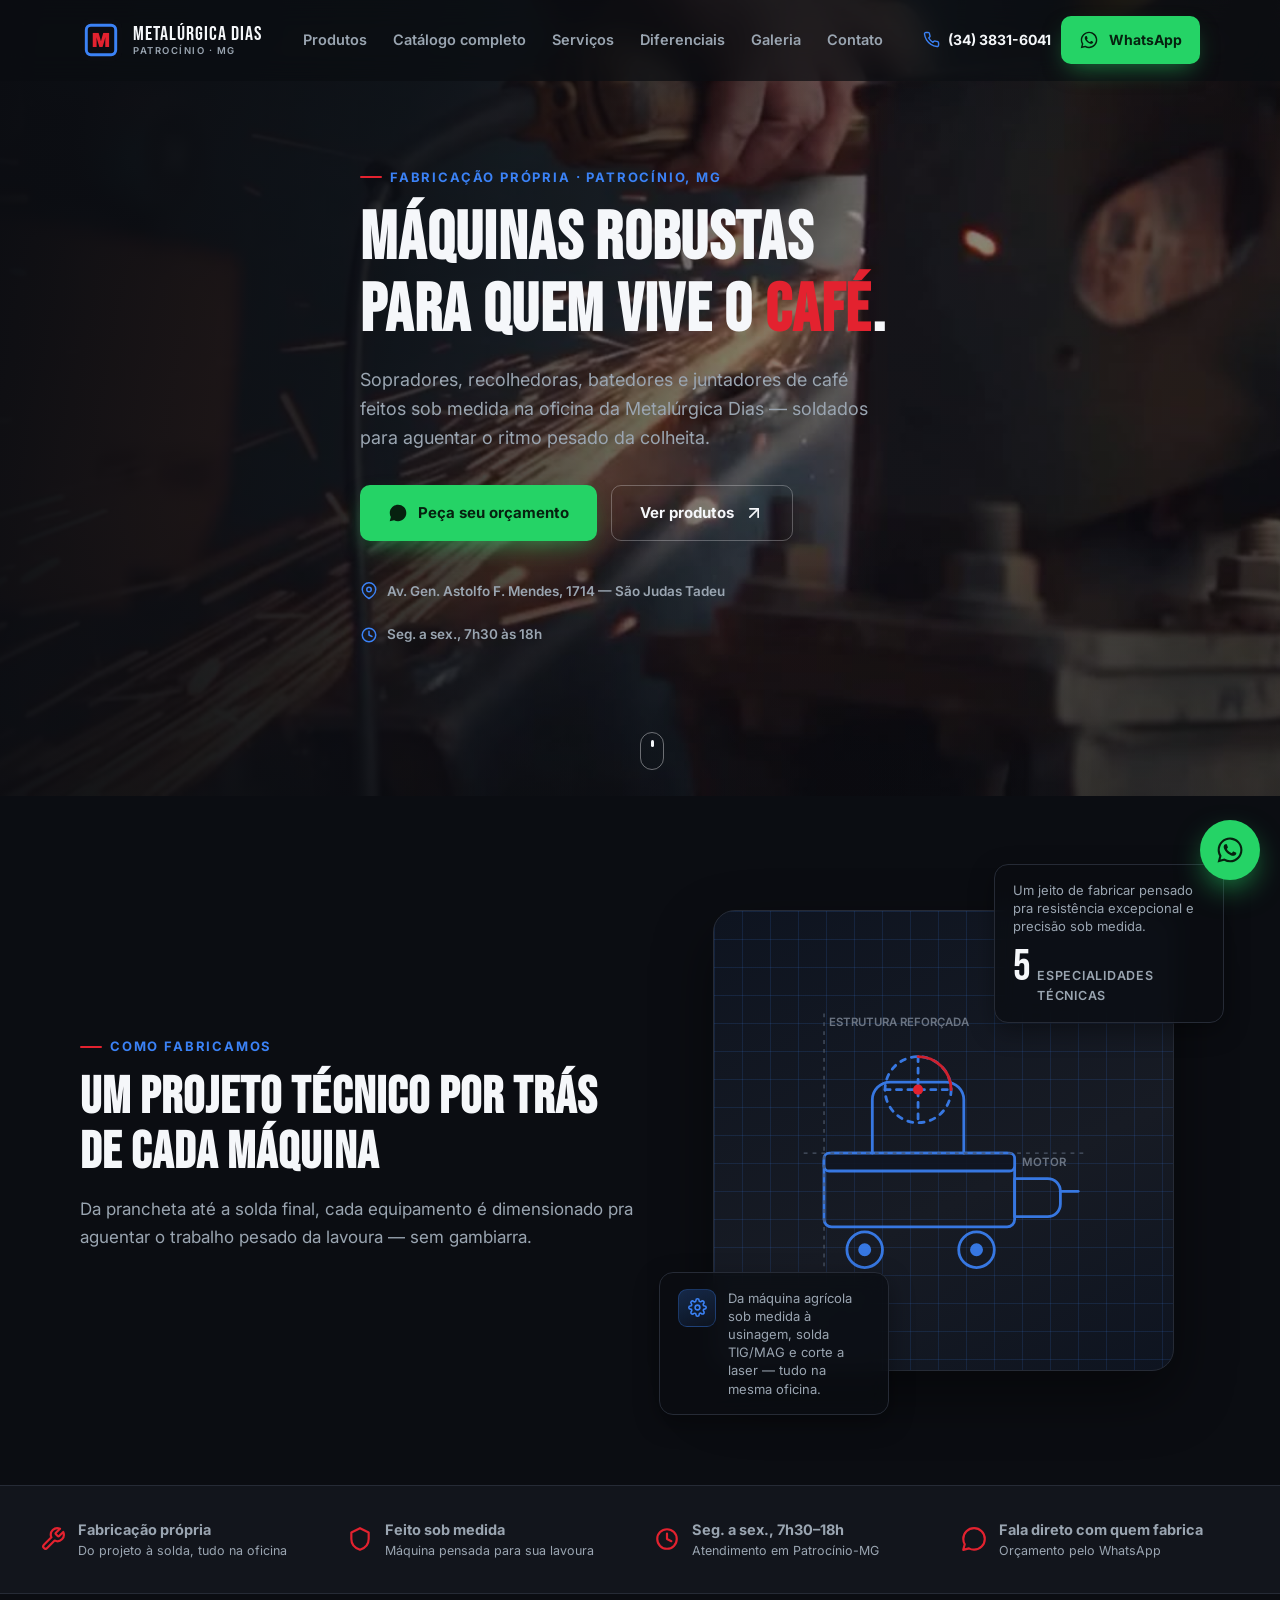
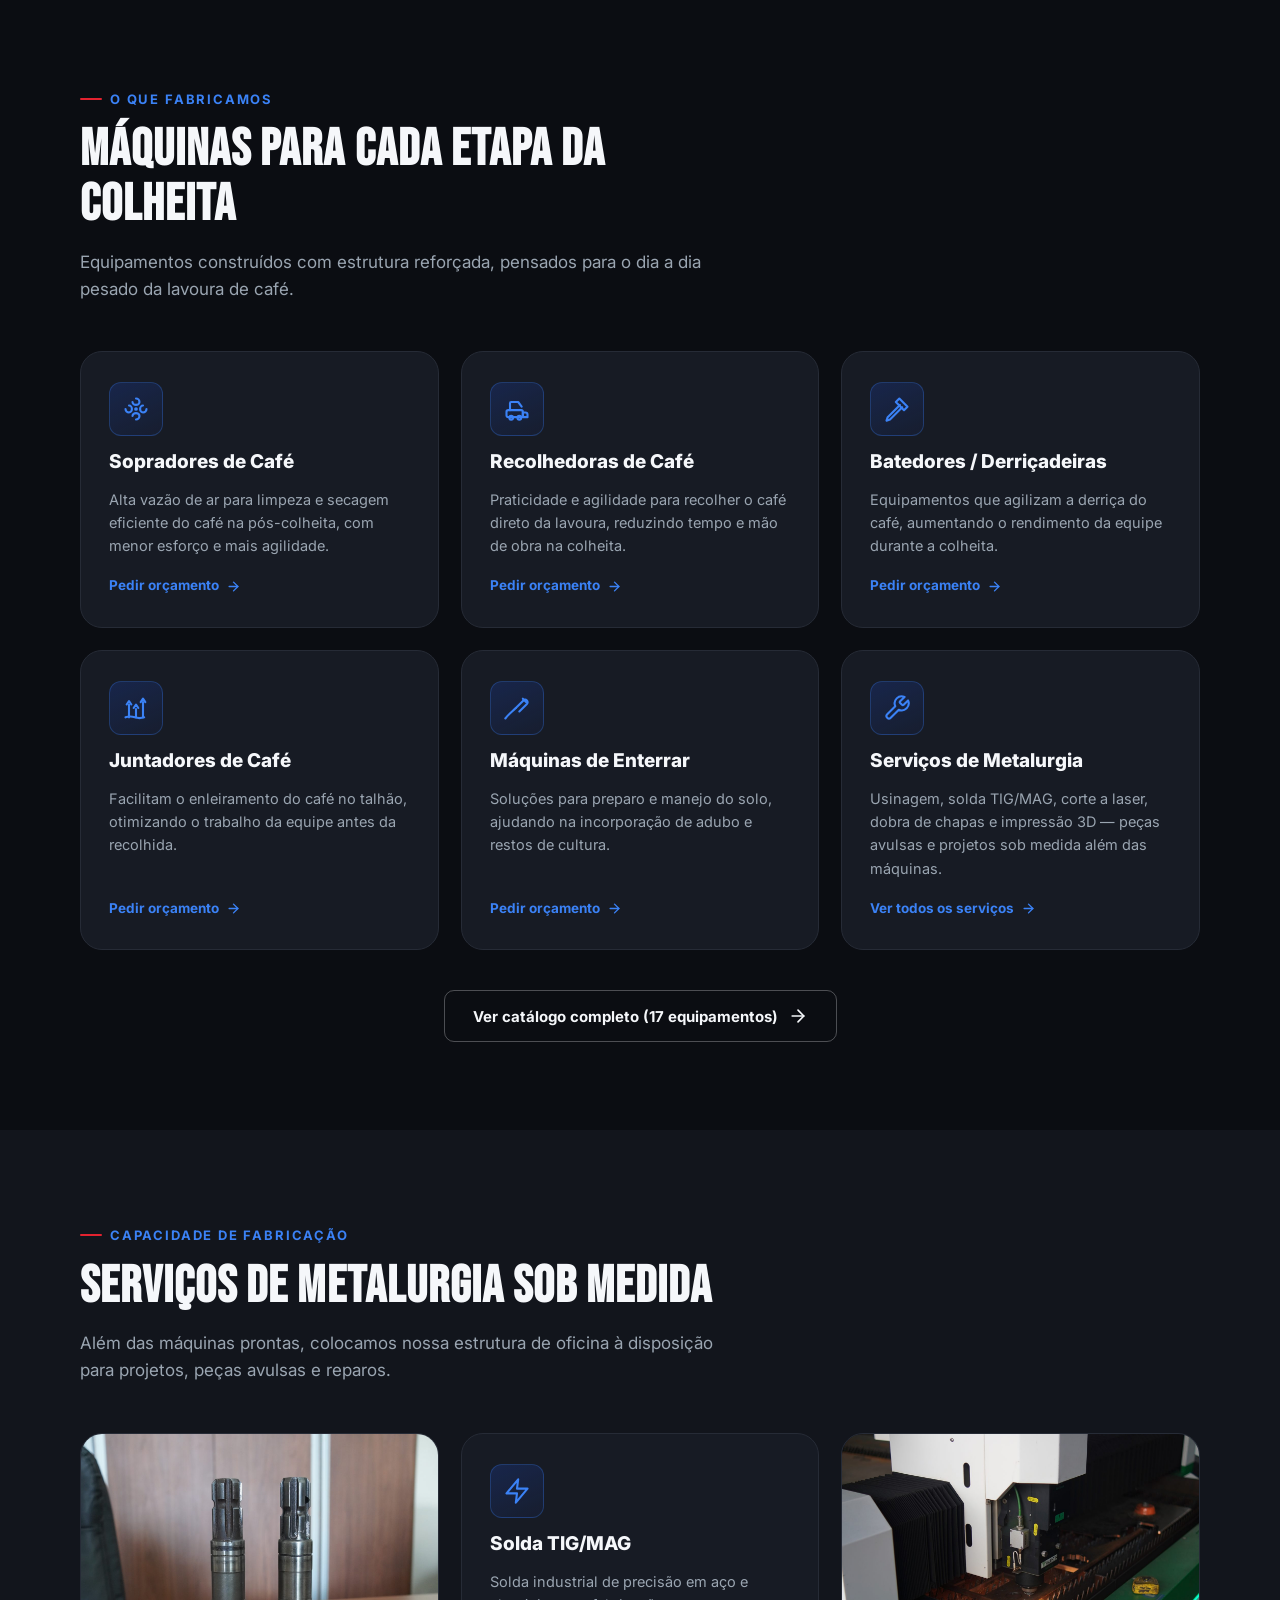
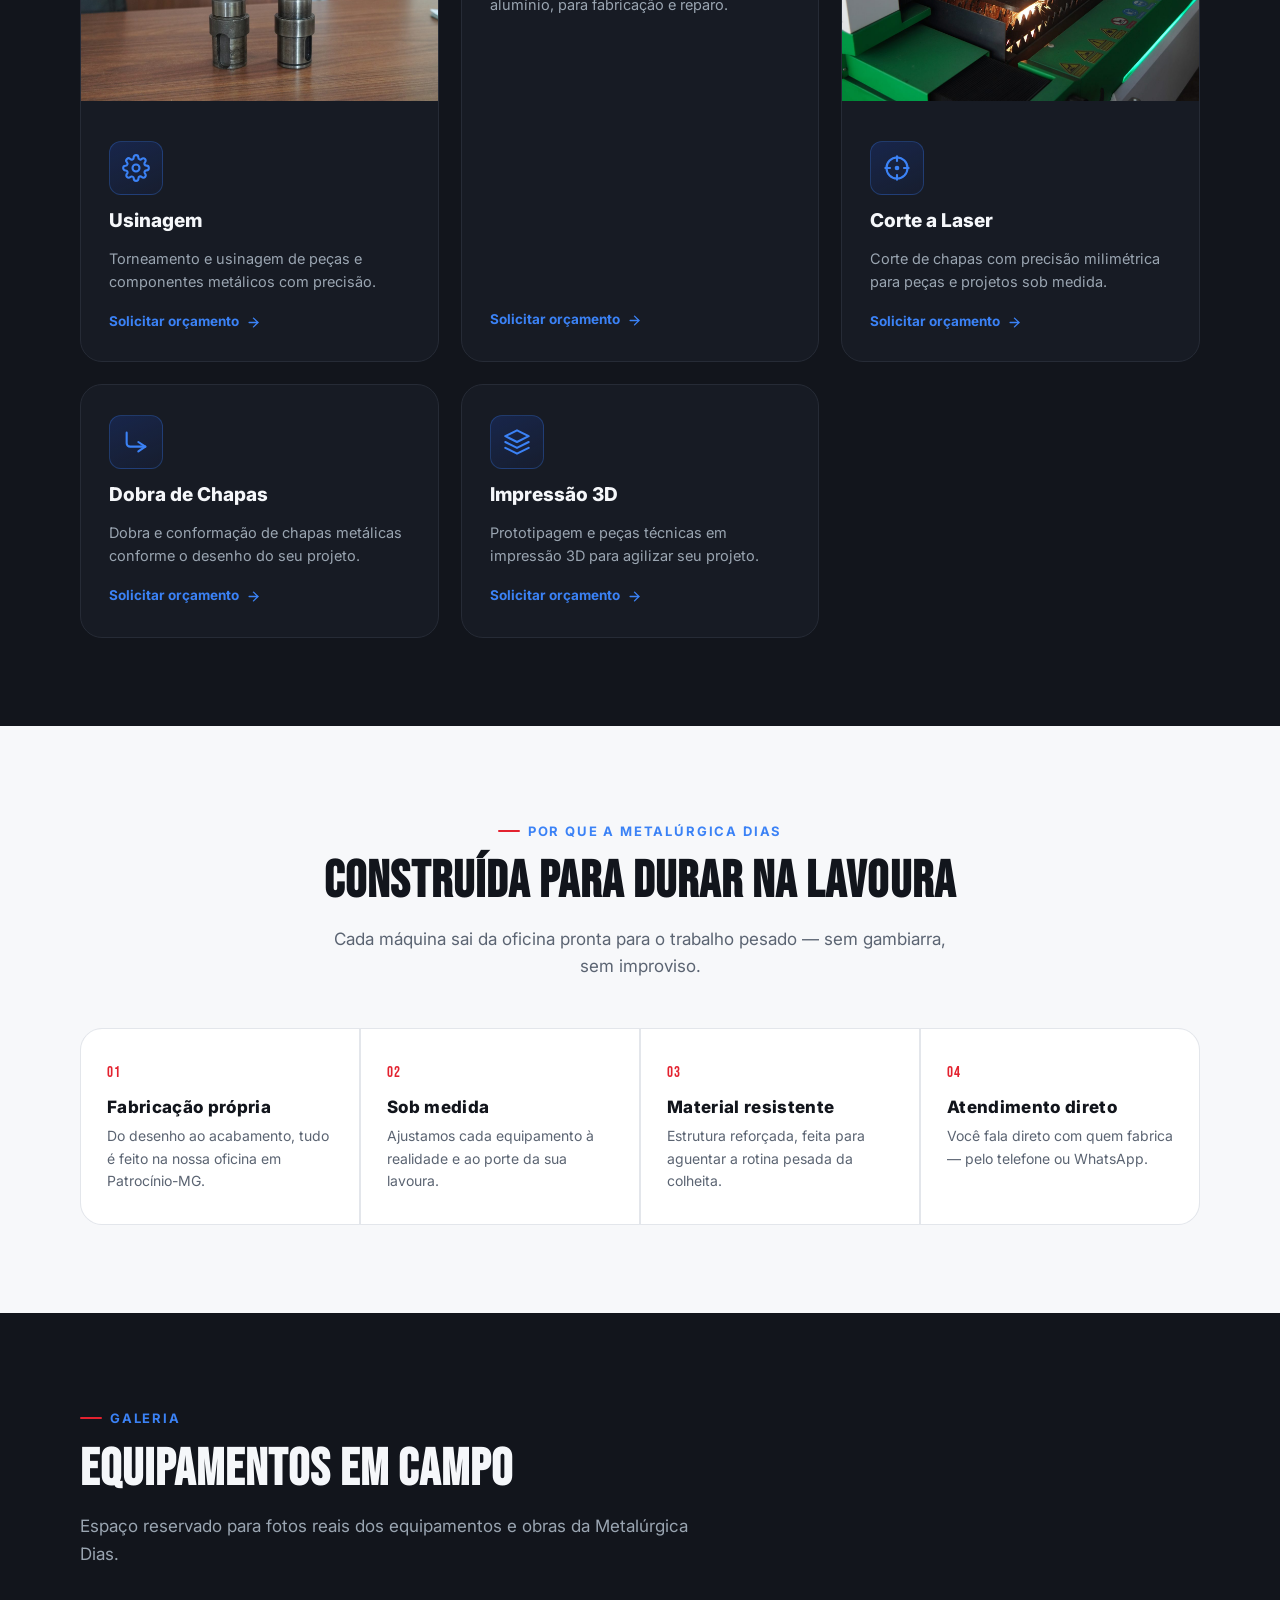
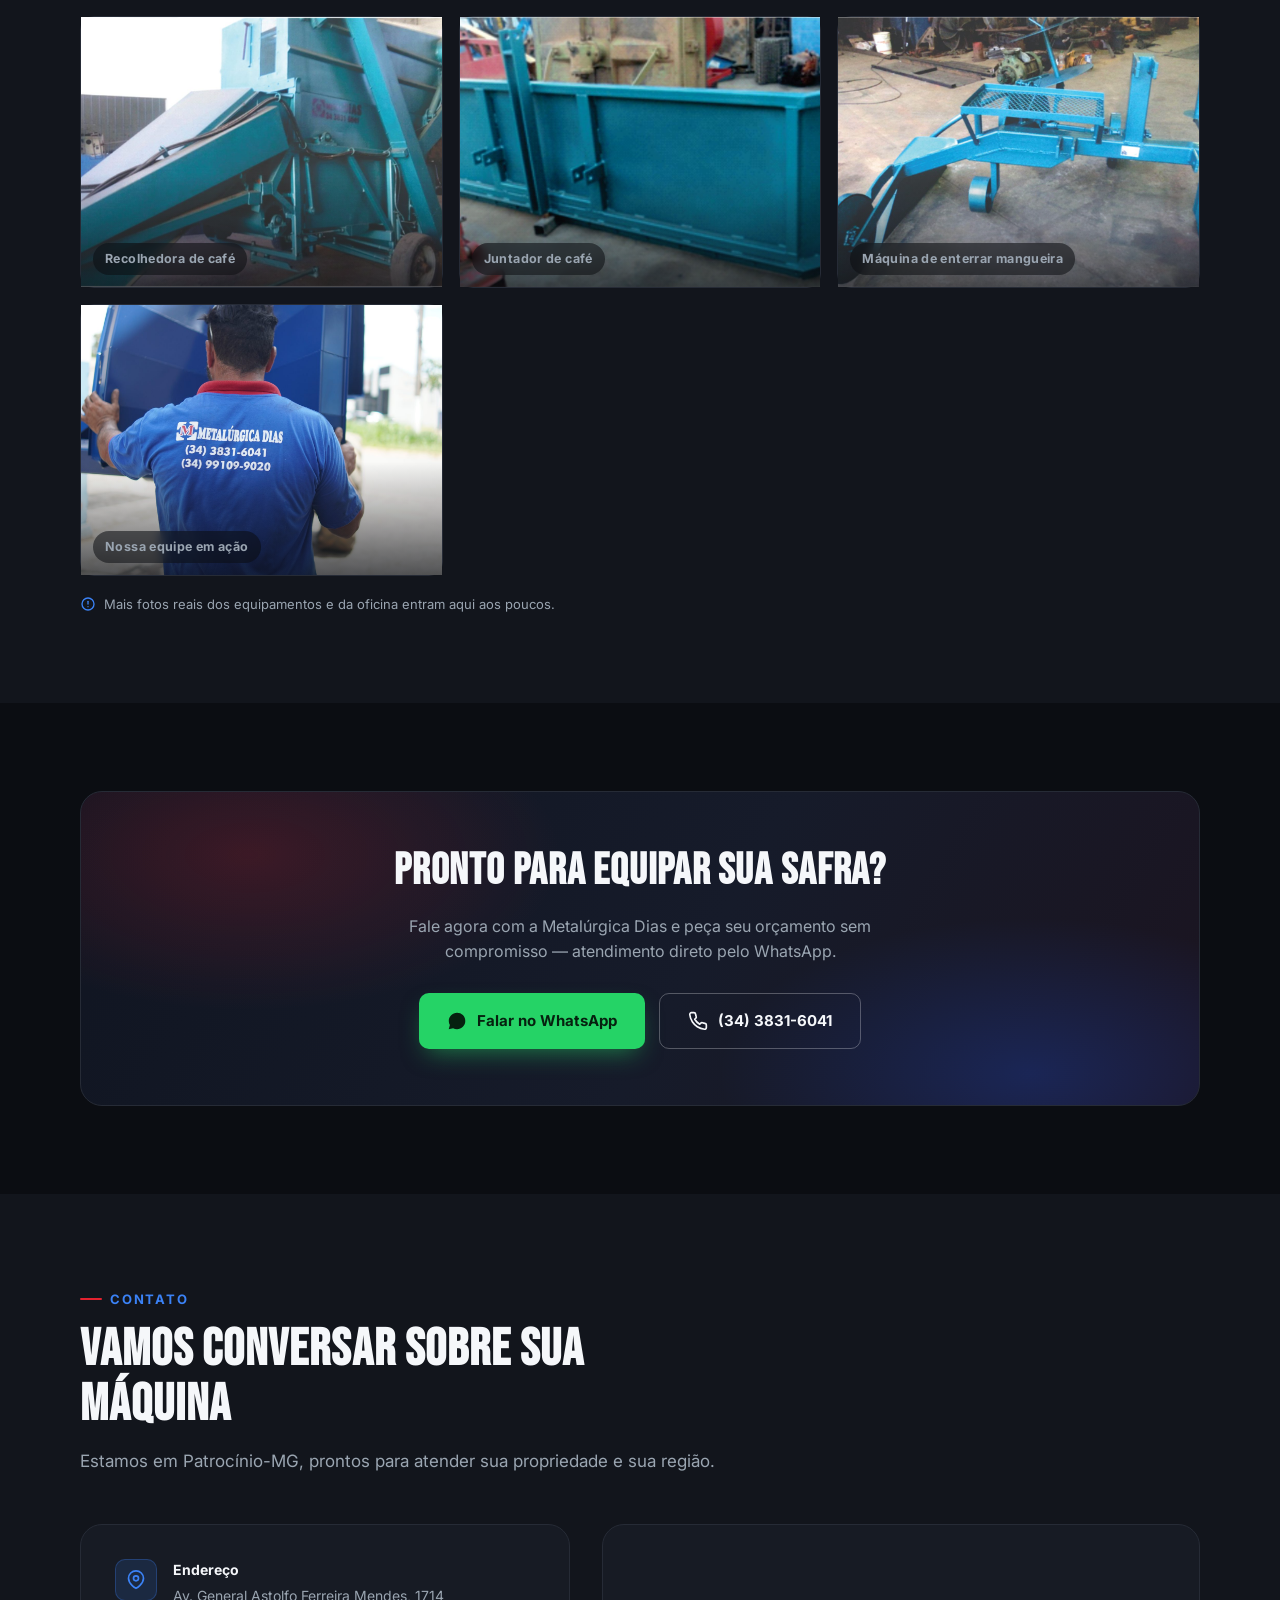
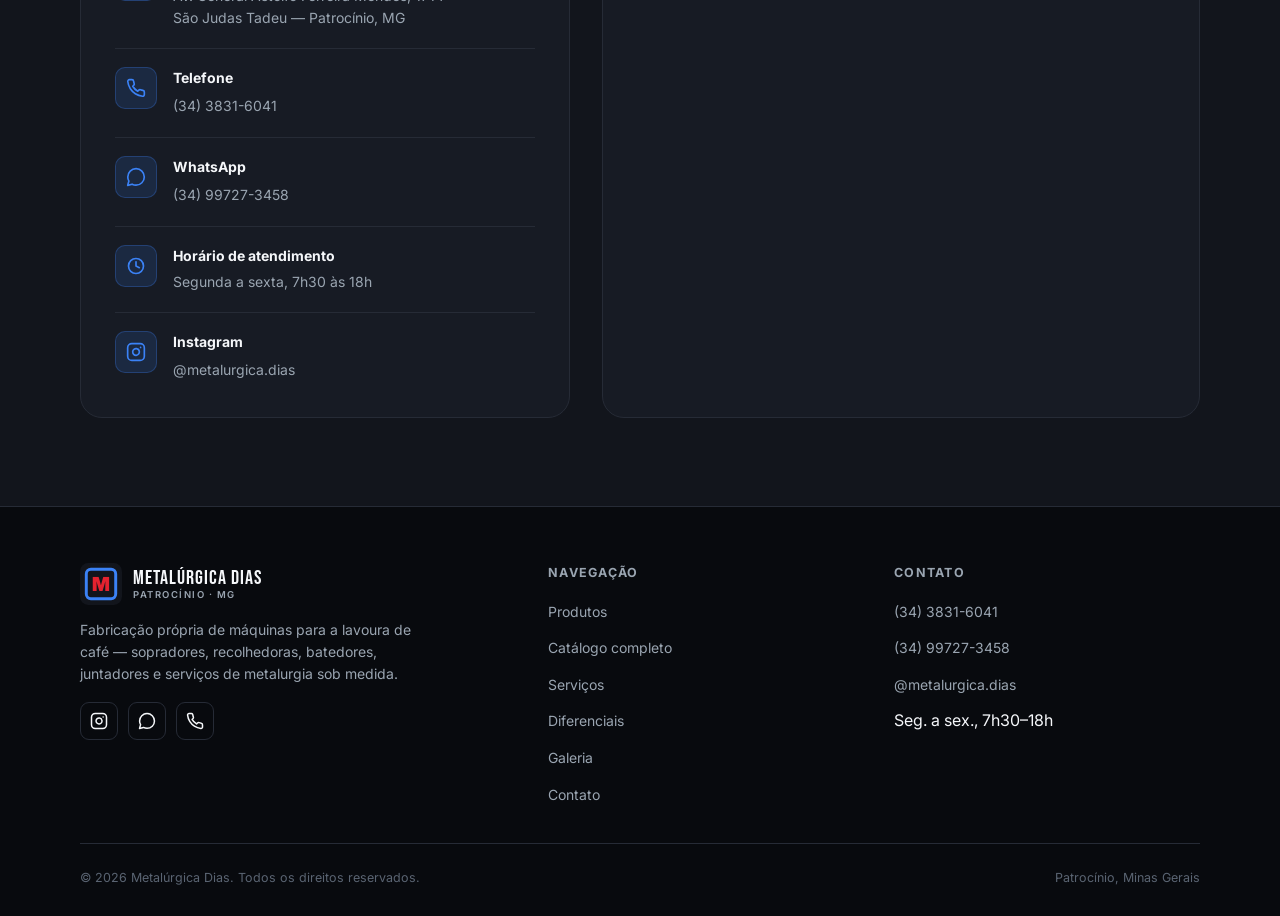
==== index.html @ f0cadacc "Libera o vídeo do hero em full-res para qualquer tela Usuário pediu pra remover a versão comprimida " ====
<!DOCTYPE html>
<html lang="pt-BR">
<head>
<meta charset="UTF-8">
<meta name="viewport" content="width=device-width, initial-scale=1">
<title>Metalúrgica Dias — Máquinas para Café | Patrocínio, MG</title>
<meta name="description" content="Fabricação própria de máquinas para lavoura de café e serviços de metalurgia sob medida — usinagem, solda TIG/MAG, corte a laser, dobra de chapas e impressão 3D — em Patrocínio-MG.">
<link rel="canonical" href="https://rafaelsilva308.github.io/metalurgica-dias/">
<meta property="og:title" content="Metalúrgica Dias — Máquinas para Café">
<meta property="og:description" content="Máquinas para lavoura de café e serviços de metalurgia sob medida: usinagem, solda TIG/MAG, corte a laser, dobra de chapas e impressão 3D.">
<meta property="og:type" content="website">
<meta property="og:url" content="https://rafaelsilva308.github.io/metalurgica-dias/">
<meta property="og:locale" content="pt_BR">
<meta property="og:image" content="https://rafaelsilva308.github.io/metalurgica-dias/assets/og-home.jpg">
<meta property="og:image:width" content="1200">
<meta property="og:image:height" content="630">
<meta name="twitter:card" content="summary_large_image">
<meta name="twitter:title" content="Metalúrgica Dias — Máquinas para Café">
<meta name="twitter:description" content="Máquinas para lavoura de café e serviços de metalurgia sob medida: usinagem, solda TIG/MAG, corte a laser, dobra de chapas e impressão 3D.">
<meta name="twitter:image" content="https://rafaelsilva308.github.io/metalurgica-dias/assets/og-home.jpg">
<link rel="icon" href="data:image/svg+xml,%3Csvg xmlns='http://www.w3.org/2000/svg' viewBox='0 0 100 100'%3E%3Crect width='100' height='100' rx='18' fill='%230B0D12'/%3E%3Crect x='14' y='14' width='72' height='72' rx='10' fill='none' stroke='%231D4ED8' stroke-width='7'/%3E%3Ctext x='50' y='68' font-family='Arial Black, sans-serif' font-weight='900' font-size='52' fill='%23E11D2E' text-anchor='middle'%3EM%3C/text%3E%3C/svg%3E">
<link rel="preconnect" href="https://fonts.googleapis.com">
<link rel="preconnect" href="https://fonts.gstatic.com" crossorigin>
<link href="https://fonts.googleapis.com/css2?family=Bebas+Neue&family=Inter:wght@400;500;600;700;800&display=swap" rel="stylesheet">
<link rel="stylesheet" href="styles.css">
</head>
<body>
<a href="#main" class="skip-link">Pular para o conteúdo</a>

<header class="site-header" id="siteHeader">
  <div class="container header-inner">
    <a href="#topo" class="brand" aria-label="Metalúrgica Dias — início">
      <svg class="brand-mark" viewBox="0 0 100 100" fill="none" aria-hidden="true">
        <rect width="100" height="100" rx="20" fill="#0B0D12"/>
        <rect x="15" y="15" width="70" height="70" rx="11" stroke="#3B82F6" stroke-width="7"/>
        <text x="50" y="67" font-family="Arial Black, Inter, sans-serif" font-weight="900" font-size="46" fill="#E3222F" text-anchor="middle">M</text>
      </svg>
      <span class="brand-word">METALÚRGICA DIAS<span>Patrocínio &middot; MG</span></span>
    </a>

    <nav class="main-nav" aria-label="Navegação principal">
      <ul>
        <li><a href="#produtos">Produtos</a></li>
        <li><a href="catalogo.html">Catálogo completo</a></li>
        <li><a href="#servicos">Serviços</a></li>
        <li><a href="#diferenciais">Diferenciais</a></li>
        <li><a href="#galeria">Galeria</a></li>
        <li><a href="#contato">Contato</a></li>
      </ul>
    </nav>

    <div class="header-actions">
      <a class="phone-chip" href="tel:+553438316041" aria-label="Ligar para (34) 3831-6041">
        <svg viewBox="0 0 24 24" fill="none" stroke="currentColor" stroke-width="2" stroke-linecap="round" stroke-linejoin="round" aria-hidden="true"><path d="M22 16.92v3a2 2 0 0 1-2.18 2 19.79 19.79 0 0 1-8.63-3.07 19.5 19.5 0 0 1-6-6 19.79 19.79 0 0 1-3.07-8.67A2 2 0 0 1 4.11 2h3a2 2 0 0 1 2 1.72c.127.96.361 1.903.7 2.81a2 2 0 0 1-.45 2.11L8.09 9.91a16 16 0 0 0 6 6l1.27-1.27a2 2 0 0 1 2.11-.45c.907.339 1.85.573 2.81.7A2 2 0 0 1 22 16.92z"/></svg>
        (34) 3831-6041
      </a>
      <a class="btn btn-whatsapp" href="https://wa.me/5534997273458?text=Ol%C3%A1%2C%20vi%20o%20site%20da%20Metal%C3%BArgica%20Dias%20e%20gostaria%20de%20um%20or%C3%A7amento." target="_blank" rel="noopener" aria-label="Falar no WhatsApp">
        <svg viewBox="0 0 24 24" fill="currentColor" aria-hidden="true"><path d="M12.04 2C6.58 2 2.13 6.45 2.13 11.91c0 1.75.46 3.46 1.32 4.97L2.05 22l5.25-1.38a9.9 9.9 0 0 0 4.74 1.2h.01c5.46 0 9.9-4.45 9.9-9.91 0-2.65-1.03-5.14-2.9-7.01A9.82 9.82 0 0 0 12.04 2zm0 18.13a8.2 8.2 0 0 1-4.19-1.15l-.3-.18-3.12.82.83-3.04-.2-.31a8.22 8.22 0 1 1 6.98 3.86zm4.5-6.16c-.25-.12-1.47-.72-1.69-.8-.23-.08-.4-.12-.56.13-.17.25-.65.8-.79.96-.15.17-.29.19-.54.06-.25-.12-1.05-.39-2-1.23a7.5 7.5 0 0 1-1.38-1.72c-.15-.25-.02-.38.11-.51.11-.11.25-.29.37-.44.12-.15.16-.25.24-.42.08-.17.04-.31-.02-.44-.06-.12-.56-1.34-.76-1.84-.2-.48-.4-.42-.56-.42h-.48c-.17 0-.44.06-.67.31-.23.25-.87.85-.87 2.08 0 1.22.89 2.41 1.01 2.57.12.17 1.75 2.67 4.24 3.74.59.26 1.05.41 1.41.52.59.19 1.13.16 1.56.1.48-.07 1.47-.6 1.68-1.18.21-.58.21-1.07.15-1.18-.06-.1-.23-.17-.48-.29z"/></svg>
        <span class="btn-label">WhatsApp</span>
      </a>
      <button class="nav-toggle" id="navToggle" aria-label="Abrir menu" aria-expanded="false" aria-controls="mobileNav">
        <svg viewBox="0 0 24 24" fill="none" stroke="currentColor" stroke-width="2" stroke-linecap="round" aria-hidden="true"><line x1="3" y1="6" x2="21" y2="6"/><line x1="3" y1="12" x2="21" y2="12"/><line x1="3" y1="18" x2="21" y2="18"/></svg>
      </button>
    </div>
  </div>
</header>

<nav class="mobile-nav" id="mobileNav" aria-label="Navegação móvel">
  <ul>
    <li><a href="#produtos">Produtos</a></li>
    <li><a href="catalogo.html">Catálogo completo</a></li>
    <li><a href="#servicos">Serviços</a></li>
    <li><a href="#diferenciais">Diferenciais</a></li>
    <li><a href="#galeria">Galeria</a></li>
    <li><a href="#contato">Contato</a></li>
  </ul>
  <a class="btn btn-whatsapp btn-block" href="https://wa.me/5534997273458?text=Ol%C3%A1%2C%20vi%20o%20site%20da%20Metal%C3%BArgica%20Dias%20e%20gostaria%20de%20um%20or%C3%A7amento." target="_blank" rel="noopener">
    <svg viewBox="0 0 24 24" fill="currentColor" aria-hidden="true"><path d="M12.04 2C6.58 2 2.13 6.45 2.13 11.91c0 1.75.46 3.46 1.32 4.97L2.05 22l5.25-1.38a9.9 9.9 0 0 0 4.74 1.2h.01c5.46 0 9.9-4.45 9.9-9.91 0-2.65-1.03-5.14-2.9-7.01A9.82 9.82 0 0 0 12.04 2z"/></svg>
    Falar no WhatsApp
  </a>
</nav>

<main id="main">
  <div id="topo"></div>
  <!-- HERO -->
  <section class="hero">
    <div class="hero-bg" aria-hidden="true">
      <video class="hero-bg-video" autoplay muted loop playsinline poster="assets/hero-video-poster.jpg">
        <source src="assets/hero-video.mp4" type="video/mp4">
      </video>
      <div class="hero-bg-overlay"></div>
    </div>

    <div class="container hero-content">
      <span class="eyebrow reveal">Fabricação própria &middot; Patrocínio, MG</span>
      <h1 class="reveal" style="--rd:.06s">Máquinas robustas para quem vive o <em>café</em>.</h1>
      <p class="hero-sub reveal" style="--rd:.12s">Sopradores, recolhedoras, batedores e juntadores de café feitos sob medida na oficina da Metalúrgica Dias — soldados para aguentar o ritmo pesado da colheita.</p>
      <div class="hero-actions reveal" style="--rd:.18s">
        <a class="btn btn-whatsapp" href="https://wa.me/5534997273458?text=Ol%C3%A1%2C%20vi%20o%20site%20da%20Metal%C3%BArgica%20Dias%20e%20gostaria%20de%20um%20or%C3%A7amento." target="_blank" rel="noopener">
          <svg viewBox="0 0 24 24" fill="currentColor" aria-hidden="true"><path d="M12.04 2C6.58 2 2.13 6.45 2.13 11.91c0 1.75.46 3.46 1.32 4.97L2.05 22l5.25-1.38a9.9 9.9 0 0 0 4.74 1.2h.01c5.46 0 9.9-4.45 9.9-9.91 0-2.65-1.03-5.14-2.9-7.01A9.82 9.82 0 0 0 12.04 2z"/></svg>
          Peça seu orçamento
        </a>
        <a class="btn btn-outline" href="#produtos">
          Ver produtos
          <svg viewBox="0 0 24 24" fill="none" stroke="currentColor" stroke-width="2" stroke-linecap="round" stroke-linejoin="round" aria-hidden="true"><line x1="7" y1="17" x2="17" y2="7"/><polyline points="7 7 17 7 17 17"/></svg>
        </a>
      </div>
      <ul class="hero-meta reveal" style="--rd:.24s">
        <li><svg viewBox="0 0 24 24" fill="none" stroke="currentColor" stroke-width="2" stroke-linecap="round" stroke-linejoin="round" aria-hidden="true"><path d="M21 10c0 7-9 12-9 12s-9-5-9-12a9 9 0 0 1 18 0z"/><circle cx="12" cy="10" r="3"/></svg> Av. Gen. Astolfo F. Mendes, 1714 — São Judas Tadeu</li>
        <li><svg viewBox="0 0 24 24" fill="none" stroke="currentColor" stroke-width="2" stroke-linecap="round" stroke-linejoin="round" aria-hidden="true"><circle cx="12" cy="12" r="9"/><polyline points="12 7 12 12 16 14"/></svg> Seg. a sex., 7h30 às 18h</li>
      </ul>
    </div>

    <div class="scroll-indicator reveal" style="--rd:.8s" aria-hidden="true"><span></span></div>
  </section>

  <!-- FEATURE: technical illustration + spec cards -->
  <section class="section-pad">
    <div class="container feature-grid">
      <div class="section-head reveal" style="margin-bottom:0">
        <span class="eyebrow">Como fabricamos</span>
        <h2>Um projeto técnico por trás de cada máquina</h2>
        <p>Da prancheta até a solda final, cada equipamento é dimensionado pra aguentar o trabalho pesado da lavoura — sem gambiarra.</p>
      </div>

      <div class="feature-visual">
        <div class="blueprint reveal reveal-pop" style="--rd:.18s">
          <!-- Blueprint-style illustration: coffee thresher / blower machine -->
          <svg viewBox="0 0 240 220" fill="none" aria-hidden="true">
            <g stroke="#3B82F6" stroke-width="2.2" stroke-linecap="round" stroke-linejoin="round" opacity=".9">
              <rect x="26" y="120" width="150" height="58" rx="6"/>
              <rect x="26" y="120" width="150" height="14" rx="4" fill="#101521"/>
              <circle cx="58" cy="196" r="14"/>
              <circle cx="146" cy="196" r="14"/>
              <circle cx="58" cy="196" r="4" fill="#3B82F6"/>
              <circle cx="146" cy="196" r="4" fill="#3B82F6"/>
              <path d="M176 140h26a10 10 0 0 1 10 10v10a10 10 0 0 1-10 10h-26z"/>
              <path d="M212 150h14"/>
              <path d="M64 120V78a14 14 0 0 1 14-14h44a14 14 0 0 1 14 14v42"/>
              <g class="blueprint-compass">
                <circle cx="100" cy="70" r="26" stroke-dasharray="4 5"/>
                <path d="M100 44v52M74 70h52" stroke-dasharray="4 5"/>
              </g>
              <path d="M100 44a26 26 0 0 1 26 26" stroke="#E3222F" stroke-dasharray="none"/>
            </g>
            <g fill="#E3222F">
              <circle class="blueprint-pulse" cx="100" cy="70" r="4"/>
            </g>
            <g stroke="#4B5566" stroke-width="1" stroke-dasharray="3 4">
              <line x1="10" y1="120" x2="230" y2="120"/>
              <line x1="26" y1="10" x2="26" y2="210"/>
            </g>
            <g fill="#6B7482" font-family="Inter, sans-serif" font-size="9" font-weight="600">
              <text x="30" y="20">ESTRUTURA REFORÇADA</text>
              <text x="182" y="130">MOTOR</text>
            </g>
          </svg>
        </div>

        <div class="spec-card spec-card--right reveal reveal-pop-r" style="--rd:.3s">
          <p class="spec-card-text">Um jeito de fabricar pensado pra resistência excepcional e precisão sob medida.</p>
          <div class="spec-card-number"><span class="count-up" data-count-to="5">0</span><small>especialidades técnicas</small></div>
        </div>

        <div class="spec-card spec-card--left reveal reveal-pop" style="--rd:.4s">
          <div class="spec-card-icon">
            <svg viewBox="0 0 24 24" fill="none" stroke="currentColor" stroke-width="2" stroke-linecap="round" stroke-linejoin="round" aria-hidden="true"><circle cx="12" cy="12" r="3"/><path d="M19.4 15a1.65 1.65 0 0 0 .33 1.82l.06.06a2 2 0 1 1-2.83 2.83l-.06-.06a1.65 1.65 0 0 0-1.82-.33 1.65 1.65 0 0 0-1 1.51V21a2 2 0 0 1-4 0v-.09A1.65 1.65 0 0 0 9 19.4a1.65 1.65 0 0 0-1.82.33l-.06.06a2 2 0 1 1-2.83-2.83l.06-.06a1.65 1.65 0 0 0 .33-1.82 1.65 1.65 0 0 0-1.51-1H3a2 2 0 0 1 0-4h.09A1.65 1.65 0 0 0 4.6 9a1.65 1.65 0 0 0-.33-1.82l-.06-.06a2 2 0 1 1 2.83-2.83l.06.06a1.65 1.65 0 0 0 1.82.33H9a1.65 1.65 0 0 0 1-1.51V3a2 2 0 0 1 4 0v.09a1.65 1.65 0 0 0 1 1.51 1.65 1.65 0 0 0 1.82-.33l.06-.06a2 2 0 1 1 2.83 2.83l-.06.06a1.65 1.65 0 0 0-.33 1.82V9a1.65 1.65 0 0 0 1.51 1H21a2 2 0 0 1 0 4h-.09a1.65 1.65 0 0 0-1.51 1z"/></svg>
          </div>
          <p class="spec-card-text">Da máquina agrícola sob medida à usinagem, solda TIG/MAG e corte a laser — tudo na mesma oficina.</p>
        </div>
      </div>
    </div>
  </section>

  <!-- TRUST STRIP -->
  <section class="trust-strip">
    <div class="container trust-grid">
      <div class="trust-item">
        <svg viewBox="0 0 24 24" fill="none" stroke="currentColor" stroke-width="2" stroke-linecap="round" stroke-linejoin="round" aria-hidden="true"><path d="M14.7 6.3a1 1 0 0 0 0 1.4l1.6 1.6a1 1 0 0 0 1.4 0l3.77-3.77a6 6 0 0 1-7.94 7.94l-6.91 6.91a2.12 2.12 0 0 1-3-3l6.91-6.91a6 6 0 0 1 7.94-7.94l-3.76 3.76z"/></svg>
        <span><strong>Fabricação própria</strong><span>Do projeto à solda, tudo na oficina</span></span>
      </div>
      <div class="trust-item">
        <svg viewBox="0 0 24 24" fill="none" stroke="currentColor" stroke-width="2" stroke-linecap="round" stroke-linejoin="round" aria-hidden="true"><path d="M12 2l8 4v6c0 5-3.4 8.4-8 10-4.6-1.6-8-5-8-10V6l8-4z"/></svg>
        <span><strong>Feito sob medida</strong><span>Máquina pensada para sua lavoura</span></span>
      </div>
      <div class="trust-item">
        <svg viewBox="0 0 24 24" fill="none" stroke="currentColor" stroke-width="2" stroke-linecap="round" stroke-linejoin="round" aria-hidden="true"><circle cx="12" cy="12" r="9"/><polyline points="12 7 12 12 16 14"/></svg>
        <span><strong>Seg. a sex., 7h30–18h</strong><span>Atendimento em Patrocínio-MG</span></span>
      </div>
      <div class="trust-item">
        <svg viewBox="0 0 24 24" fill="none" stroke="currentColor" stroke-width="2" stroke-linecap="round" stroke-linejoin="round" aria-hidden="true"><path d="M12.04 2C6.58 2 2.13 6.45 2.13 11.91c0 1.75.46 3.46 1.32 4.97L2.05 22l5.25-1.38a9.9 9.9 0 0 0 4.74 1.2h.01c5.46 0 9.9-4.45 9.9-9.91 0-2.65-1.03-5.14-2.9-7.01A9.82 9.82 0 0 0 12.04 2z"/></svg>
        <span><strong>Fala direto com quem fabrica</strong><span>Orçamento pelo WhatsApp</span></span>
      </div>
    </div>
  </section>

  <!-- PRODUCTS -->
  <section class="section-pad" id="produtos">
    <div class="container">
      <div class="section-head reveal">
        <span class="eyebrow">O que fabricamos</span>
        <h2>Máquinas para cada etapa da colheita</h2>
        <p>Equipamentos construídos com estrutura reforçada, pensados para o dia a dia pesado da lavoura de café.</p>
      </div>

      <div class="product-grid">
        <article class="product-card reveal">
          <div class="product-icon">
            <svg viewBox="0 0 24 24" fill="none" stroke="currentColor" stroke-width="1.8" stroke-linecap="round" stroke-linejoin="round" aria-hidden="true"><path d="M12 3a3 3 0 0 1 3 3c0 1.5-1.5 2.5-3 2.5S9 7.5 9 6"/><path d="M12 21a3 3 0 0 0 3-3c0-1.5-1.5-2.5-3-2.5s-3 1-3 2.5"/><path d="M21 12a3 3 0 0 1-3 3c-1.5 0-2.5-1.5-2.5-3s1-3 2.5-3"/><path d="M3 12a3 3 0 0 0 3 3c1.5 0 2.5-1.5 2.5-3S7.5 9 6 9"/><circle cx="12" cy="12" r="1.6" fill="currentColor" stroke="none"/></svg>
          </div>
          <h3>Sopradores de Café</h3>
          <p>Alta vazão de ar para limpeza e secagem eficiente do café na pós-colheita, com menor esforço e mais agilidade.</p>
          <a class="product-link" href="https://wa.me/5534997273458?text=Ol%C3%A1%2C%20tenho%20interesse%20em%20um%20SOPRADOR%20DE%20CAF%C3%89." target="_blank" rel="noopener">Pedir orçamento
            <svg viewBox="0 0 24 24" fill="none" stroke="currentColor" stroke-width="2.2" stroke-linecap="round" stroke-linejoin="round" aria-hidden="true"><line x1="5" y1="12" x2="19" y2="12"/><polyline points="12 5 19 12 12 19"/></svg>
          </a>
        </article>

        <article class="product-card reveal">
          <div class="product-icon">
            <svg viewBox="0 0 24 24" fill="none" stroke="currentColor" stroke-width="1.8" stroke-linecap="round" stroke-linejoin="round" aria-hidden="true"><rect x="3" y="13" width="14" height="6" rx="1.5"/><path d="M17 15h2.2a1.8 1.8 0 0 1 1.8 1.8V19h-4z"/><circle cx="7" cy="19.5" r="1.6"/><circle cx="14" cy="19.5" r="1.6"/><path d="M6 13V7a1 1 0 0 1 1-1h6l3 4"/></svg>
          </div>
          <h3>Recolhedoras de Café</h3>
          <p>Praticidade e agilidade para recolher o café direto da lavoura, reduzindo tempo e mão de obra na colheita.</p>
          <a class="product-link" href="https://wa.me/5534997273458?text=Ol%C3%A1%2C%20tenho%20interesse%20em%20uma%20RECOLHEDORA%20DE%20CAF%C3%89." target="_blank" rel="noopener">Pedir orçamento
            <svg viewBox="0 0 24 24" fill="none" stroke="currentColor" stroke-width="2.2" stroke-linecap="round" stroke-linejoin="round" aria-hidden="true"><line x1="5" y1="12" x2="19" y2="12"/><polyline points="12 5 19 12 12 19"/></svg>
          </a>
        </article>

        <article class="product-card reveal">
          <div class="product-icon">
            <svg viewBox="0 0 24 24" fill="none" stroke="currentColor" stroke-width="1.8" stroke-linecap="round" stroke-linejoin="round" aria-hidden="true"><path d="M14 3l7 7-3 3-7-7z"/><path d="M14.5 8.5L4 19l-1 3 3-1L16.5 10.5"/></svg>
          </div>
          <h3>Batedores / Derriçadeiras</h3>
          <p>Equipamentos que agilizam a derriça do café, aumentando o rendimento da equipe durante a colheita.</p>
          <a class="product-link" href="https://wa.me/5534997273458?text=Ol%C3%A1%2C%20tenho%20interesse%20em%20um%20BATEDOR%2FDERRI%C3%87ADEIRA%20DE%20CAF%C3%89." target="_blank" rel="noopener">Pedir orçamento
            <svg viewBox="0 0 24 24" fill="none" stroke="currentColor" stroke-width="2.2" stroke-linecap="round" stroke-linejoin="round" aria-hidden="true"><line x1="5" y1="12" x2="19" y2="12"/><polyline points="12 5 19 12 12 19"/></svg>
          </a>
        </article>

        <article class="product-card reveal">
          <div class="product-icon">
            <svg viewBox="0 0 24 24" fill="none" stroke="currentColor" stroke-width="1.8" stroke-linecap="round" stroke-linejoin="round" aria-hidden="true"><path d="M3 20c3-1 5-1 8 0s5 1 8 0"/><path d="M6 20V9M12 20v-7M18 20V7"/><path d="M4 9l2-3 2 3M10 12l2-3 2 3M16 7l2-3 2 3"/></svg>
          </div>
          <h3>Juntadores de Café</h3>
          <p>Facilitam o enleiramento do café no talhão, otimizando o trabalho da equipe antes da recolhida.</p>
          <a class="product-link" href="https://wa.me/5534997273458?text=Ol%C3%A1%2C%20tenho%20interesse%20em%20um%20JUNTADOR%20DE%20CAF%C3%89." target="_blank" rel="noopener">Pedir orçamento
            <svg viewBox="0 0 24 24" fill="none" stroke="currentColor" stroke-width="2.2" stroke-linecap="round" stroke-linejoin="round" aria-hidden="true"><line x1="5" y1="12" x2="19" y2="12"/><polyline points="12 5 19 12 12 19"/></svg>
          </a>
        </article>

        <article class="product-card reveal">
          <div class="product-icon">
            <svg viewBox="0 0 24 24" fill="none" stroke="currentColor" stroke-width="1.8" stroke-linecap="round" stroke-linejoin="round" aria-hidden="true"><path d="M2 21c3-4 6-6 9-9"/><path d="M11 12l6.5-6.5a2.1 2.1 0 0 1 3 3L14 15"/><path d="M17 4l3 3"/></svg>
          </div>
          <h3>Máquinas de Enterrar</h3>
          <p>Soluções para preparo e manejo do solo, ajudando na incorporação de adubo e restos de cultura.</p>
          <a class="product-link" href="https://wa.me/5534997273458?text=Ol%C3%A1%2C%20tenho%20interesse%20em%20uma%20M%C3%81QUINA%20DE%20ENTERRAR." target="_blank" rel="noopener">Pedir orçamento
            <svg viewBox="0 0 24 24" fill="none" stroke="currentColor" stroke-width="2.2" stroke-linecap="round" stroke-linejoin="round" aria-hidden="true"><line x1="5" y1="12" x2="19" y2="12"/><polyline points="12 5 19 12 12 19"/></svg>
          </a>
        </article>

        <article class="product-card reveal">
          <div class="product-icon">
            <svg viewBox="0 0 24 24" fill="none" stroke="currentColor" stroke-width="1.8" stroke-linecap="round" stroke-linejoin="round" aria-hidden="true"><path d="M14.7 6.3a1 1 0 0 0 0 1.4l1.6 1.6a1 1 0 0 0 1.4 0l3.77-3.77a6 6 0 0 1-7.94 7.94l-6.91 6.91a2.12 2.12 0 0 1-3-3l6.91-6.91a6 6 0 0 1 7.94-7.94l-3.76 3.76z"/></svg>
          </div>
          <h3>Serviços de Metalurgia</h3>
          <p>Usinagem, solda TIG/MAG, corte a laser, dobra de chapas e impressão 3D — peças avulsas e projetos sob medida além das máquinas.</p>
          <a class="product-link" href="#servicos">Ver todos os serviços
            <svg viewBox="0 0 24 24" fill="none" stroke="currentColor" stroke-width="2.2" stroke-linecap="round" stroke-linejoin="round" aria-hidden="true"><line x1="5" y1="12" x2="19" y2="12"/><polyline points="12 5 19 12 12 19"/></svg>
          </a>
        </article>
      </div>

      <div class="reveal" style="text-align:center;margin-top:40px">
        <a class="btn btn-outline btn-wrap" href="catalogo.html">
          Ver catálogo completo (17 equipamentos)
          <svg viewBox="0 0 24 24" fill="none" stroke="currentColor" stroke-width="2" stroke-linecap="round" stroke-linejoin="round" aria-hidden="true"><line x1="5" y1="12" x2="19" y2="12"/><polyline points="12 5 19 12 12 19"/></svg>
        </a>
      </div>
    </div>
  </section>

  <!-- SERVICES -->
  <section class="section-pad alt-section" id="servicos">
    <div class="container">
      <div class="section-head reveal">
        <span class="eyebrow">Capacidade de fabricação</span>
        <h2>Serviços de metalurgia sob medida</h2>
        <p>Além das máquinas prontas, colocamos nossa estrutura de oficina à disposição para projetos, peças avulsas e reparos.</p>
      </div>

      <div class="product-grid">
        <article class="product-card product-card--photo reveal">
          <div class="product-card-media"><img src="assets/servicos/usinagem.jpg" alt="Peças usinadas com precisão na oficina da Metalúrgica Dias" loading="lazy" width="1400" height="1051"></div>
          <div class="product-card-body">
            <div class="product-icon">
              <svg viewBox="0 0 24 24" fill="none" stroke="currentColor" stroke-width="1.8" stroke-linecap="round" stroke-linejoin="round" aria-hidden="true"><circle cx="12" cy="12" r="3"/><path d="M19.4 15a1.65 1.65 0 0 0 .33 1.82l.06.06a2 2 0 1 1-2.83 2.83l-.06-.06a1.65 1.65 0 0 0-1.82-.33 1.65 1.65 0 0 0-1 1.51V21a2 2 0 0 1-4 0v-.09A1.65 1.65 0 0 0 9 19.4a1.65 1.65 0 0 0-1.82.33l-.06.06a2 2 0 1 1-2.83-2.83l.06-.06a1.65 1.65 0 0 0 .33-1.82 1.65 1.65 0 0 0-1.51-1H3a2 2 0 0 1 0-4h.09A1.65 1.65 0 0 0 4.6 9a1.65 1.65 0 0 0-.33-1.82l-.06-.06a2 2 0 1 1 2.83-2.83l.06.06a1.65 1.65 0 0 0 1.82.33H9a1.65 1.65 0 0 0 1-1.51V3a2 2 0 0 1 4 0v.09a1.65 1.65 0 0 0 1 1.51 1.65 1.65 0 0 0 1.82-.33l.06-.06a2 2 0 1 1 2.83 2.83l-.06.06a1.65 1.65 0 0 0-.33 1.82V9a1.65 1.65 0 0 0 1.51 1H21a2 2 0 0 1 0 4h-.09a1.65 1.65 0 0 0-1.51 1z"/></svg>
            </div>
            <h3>Usinagem</h3>
            <p>Torneamento e usinagem de peças e componentes metálicos com precisão.</p>
            <a class="product-link" href="https://wa.me/5534997273458?text=Ol%C3%A1%2C%20tenho%20interesse%20no%20servi%C3%A7o%20de%20USINAGEM." target="_blank" rel="noopener">Solicitar orçamento
              <svg viewBox="0 0 24 24" fill="none" stroke="currentColor" stroke-width="2.2" stroke-linecap="round" stroke-linejoin="round" aria-hidden="true"><line x1="5" y1="12" x2="19" y2="12"/><polyline points="12 5 19 12 12 19"/></svg>
            </a>
          </div>
        </article>

        <article class="product-card reveal">
          <div class="product-icon">
            <svg viewBox="0 0 24 24" fill="none" stroke="currentColor" stroke-width="1.8" stroke-linecap="round" stroke-linejoin="round" aria-hidden="true"><polygon points="13 2 3 14 12 14 11 22 21 10 12 10 13 2"/></svg>
          </div>
          <h3>Solda TIG/MAG</h3>
          <p>Solda industrial de precisão em aço e alumínio, para fabricação e reparo.</p>
          <a class="product-link" href="https://wa.me/5534997273458?text=Ol%C3%A1%2C%20tenho%20interesse%20no%20servi%C3%A7o%20de%20SOLDA%20TIG%2FMAG." target="_blank" rel="noopener">Solicitar orçamento
            <svg viewBox="0 0 24 24" fill="none" stroke="currentColor" stroke-width="2.2" stroke-linecap="round" stroke-linejoin="round" aria-hidden="true"><line x1="5" y1="12" x2="19" y2="12"/><polyline points="12 5 19 12 12 19"/></svg>
          </a>
        </article>

        <article class="product-card product-card--photo reveal">
          <div class="product-card-media"><img src="assets/servicos/corte-laser.jpg" alt="Corte a laser em ação na oficina da Metalúrgica Dias" loading="lazy" width="1400" height="1864"></div>
          <div class="product-card-body">
            <div class="product-icon">
              <svg viewBox="0 0 24 24" fill="none" stroke="currentColor" stroke-width="1.8" stroke-linecap="round" stroke-linejoin="round" aria-hidden="true"><circle cx="12" cy="12" r="9"/><line x1="12" y1="2" x2="12" y2="6"/><line x1="12" y1="18" x2="12" y2="22"/><line x1="2" y1="12" x2="6" y2="12"/><line x1="18" y1="12" x2="22" y2="12"/><circle cx="12" cy="12" r="2" fill="currentColor" stroke="none"/></svg>
            </div>
            <h3>Corte a Laser</h3>
            <p>Corte de chapas com precisão milimétrica para peças e projetos sob medida.</p>
            <a class="product-link" href="https://wa.me/5534997273458?text=Ol%C3%A1%2C%20tenho%20interesse%20no%20servi%C3%A7o%20de%20CORTE%20A%20LASER." target="_blank" rel="noopener">Solicitar orçamento
              <svg viewBox="0 0 24 24" fill="none" stroke="currentColor" stroke-width="2.2" stroke-linecap="round" stroke-linejoin="round" aria-hidden="true"><line x1="5" y1="12" x2="19" y2="12"/><polyline points="12 5 19 12 12 19"/></svg>
            </a>
          </div>
        </article>

        <article class="product-card reveal">
          <div class="product-icon">
            <svg viewBox="0 0 24 24" fill="none" stroke="currentColor" stroke-width="1.8" stroke-linecap="round" stroke-linejoin="round" aria-hidden="true"><path d="M4 4v9a3 3 0 0 0 3 3h13"/><polyline points="14 12 20 16 14 20"/></svg>
          </div>
          <h3>Dobra de Chapas</h3>
          <p>Dobra e conformação de chapas metálicas conforme o desenho do seu projeto.</p>
          <a class="product-link" href="https://wa.me/5534997273458?text=Ol%C3%A1%2C%20tenho%20interesse%20no%20servi%C3%A7o%20de%20DOBRA%20DE%20CHAPAS." target="_blank" rel="noopener">Solicitar orçamento
            <svg viewBox="0 0 24 24" fill="none" stroke="currentColor" stroke-width="2.2" stroke-linecap="round" stroke-linejoin="round" aria-hidden="true"><line x1="5" y1="12" x2="19" y2="12"/><polyline points="12 5 19 12 12 19"/></svg>
          </a>
        </article>

        <article class="product-card reveal">
          <div class="product-icon">
            <svg viewBox="0 0 24 24" fill="none" stroke="currentColor" stroke-width="1.8" stroke-linecap="round" stroke-linejoin="round" aria-hidden="true"><path d="M12 2 2 7l10 5 10-5-10-5z"/><path d="M2 17l10 5 10-5"/><path d="M2 12l10 5 10-5"/></svg>
          </div>
          <h3>Impressão 3D</h3>
          <p>Prototipagem e peças técnicas em impressão 3D para agilizar seu projeto.</p>
          <a class="product-link" href="https://wa.me/5534997273458?text=Ol%C3%A1%2C%20tenho%20interesse%20no%20servi%C3%A7o%20de%20IMPRESS%C3%83O%203D." target="_blank" rel="noopener">Solicitar orçamento
            <svg viewBox="0 0 24 24" fill="none" stroke="currentColor" stroke-width="2.2" stroke-linecap="round" stroke-linejoin="round" aria-hidden="true"><line x1="5" y1="12" x2="19" y2="12"/><polyline points="12 5 19 12 12 19"/></svg>
          </a>
        </article>
      </div>
    </div>
  </section>

  <!-- DIFFERENTIATORS -->
  <section class="section-pad light-section" id="diferenciais">
    <div class="container">
      <div class="section-head center reveal">
        <span class="eyebrow">Por que a Metalúrgica Dias</span>
        <h2>Construída para durar na lavoura</h2>
        <p class="center">Cada máquina sai da oficina pronta para o trabalho pesado — sem gambiarra, sem improviso.</p>
      </div>

      <div class="diff-grid reveal">
        <div class="diff-item">
          <span class="num">01</span>
          <h3>Fabricação própria</h3>
          <p>Do desenho ao acabamento, tudo é feito na nossa oficina em Patrocínio-MG.</p>
        </div>
        <div class="diff-item">
          <span class="num">02</span>
          <h3>Sob medida</h3>
          <p>Ajustamos cada equipamento à realidade e ao porte da sua lavoura.</p>
        </div>
        <div class="diff-item">
          <span class="num">03</span>
          <h3>Material resistente</h3>
          <p>Estrutura reforçada, feita para aguentar a rotina pesada da colheita.</p>
        </div>
        <div class="diff-item">
          <span class="num">04</span>
          <h3>Atendimento direto</h3>
          <p>Você fala direto com quem fabrica — pelo telefone ou WhatsApp.</p>
        </div>
      </div>
    </div>
  </section>

  <!-- GALLERY -->
  <section class="section-pad alt-section" id="galeria">
    <div class="container">
      <div class="section-head reveal">
        <span class="eyebrow">Galeria</span>
        <h2>Equipamentos em campo</h2>
        <p>Espaço reservado para fotos reais dos equipamentos e obras da Metalúrgica Dias.</p>
      </div>

      <div class="gallery-grid reveal">
        <div class="gallery-frame gallery-frame--photo reveal reveal-zoom" style="--rd:.05s">
          <img class="gallery-photo" src="assets/produtos/recolhedora-de-cafe.jpg" alt="Recolhedora de café da Metalúrgica Dias, montada em trator" loading="lazy" width="1400" height="803">
          <span class="gallery-photo-tag">Recolhedora de café</span>
        </div>
        <div class="gallery-frame gallery-frame--photo reveal reveal-zoom" style="--rd:.12s">
          <img class="gallery-photo" src="assets/produtos/juntador-de-cafe.jpg" alt="Juntador de café da Metalúrgica Dias, acoplado ao trator" loading="lazy" width="1400" height="709">
          <span class="gallery-photo-tag">Juntador de café</span>
        </div>
        <div class="gallery-frame gallery-frame--photo reveal reveal-zoom" style="--rd:.19s">
          <img class="gallery-photo" src="assets/produtos/maquina-enterrar-mangueira.jpg" alt="Máquina de enterrar mangueira de gotejo da Metalúrgica Dias" loading="lazy" width="1400" height="863">
          <span class="gallery-photo-tag">Máquina de enterrar mangueira</span>
        </div>
        <div class="gallery-frame gallery-frame--photo reveal reveal-zoom" style="--rd:.24s">
          <img class="gallery-photo" src="assets/equipe-oficina.jpg" alt="Equipe da Metalúrgica Dias fabricando uma valetadeira" loading="lazy" width="1400" height="1864">
          <span class="gallery-photo-tag">Nossa equipe em ação</span>
        </div>
      </div>
      <p class="gallery-note">
        <svg viewBox="0 0 24 24" fill="none" stroke="currentColor" stroke-width="2" stroke-linecap="round" stroke-linejoin="round" aria-hidden="true"><circle cx="12" cy="12" r="9"/><line x1="12" y1="8" x2="12" y2="12"/><line x1="12" y1="16" x2="12.01" y2="16"/></svg>
        Mais fotos reais dos equipamentos e da oficina entram aqui aos poucos.
      </p>
    </div>
  </section>

  <!-- CTA BANNER -->
  <section class="section-pad">
    <div class="container">
      <div class="cta-banner reveal">
        <h2>Pronto para equipar sua safra?</h2>
        <p>Fale agora com a Metalúrgica Dias e peça seu orçamento sem compromisso — atendimento direto pelo WhatsApp.</p>
        <div class="cta-actions">
          <a class="btn btn-whatsapp" href="https://wa.me/5534997273458?text=Ol%C3%A1%2C%20vim%20pelo%20site%20e%20gostaria%20de%20um%20or%C3%A7amento." target="_blank" rel="noopener">
            <svg viewBox="0 0 24 24" fill="currentColor" aria-hidden="true"><path d="M12.04 2C6.58 2 2.13 6.45 2.13 11.91c0 1.75.46 3.46 1.32 4.97L2.05 22l5.25-1.38a9.9 9.9 0 0 0 4.74 1.2h.01c5.46 0 9.9-4.45 9.9-9.91 0-2.65-1.03-5.14-2.9-7.01A9.82 9.82 0 0 0 12.04 2z"/></svg>
            Falar no WhatsApp
          </a>
          <a class="btn btn-outline" href="tel:+553438316041">
            <svg viewBox="0 0 24 24" fill="none" stroke="currentColor" stroke-width="2" stroke-linecap="round" stroke-linejoin="round" aria-hidden="true"><path d="M22 16.92v3a2 2 0 0 1-2.18 2 19.79 19.79 0 0 1-8.63-3.07 19.5 19.5 0 0 1-6-6 19.79 19.79 0 0 1-3.07-8.67A2 2 0 0 1 4.11 2h3a2 2 0 0 1 2 1.72c.127.96.361 1.903.7 2.81a2 2 0 0 1-.45 2.11L8.09 9.91a16 16 0 0 0 6 6l1.27-1.27a2 2 0 0 1 2.11-.45c.907.339 1.85.573 2.81.7A2 2 0 0 1 22 16.92z"/></svg>
            (34) 3831-6041
          </a>
        </div>
      </div>
    </div>
  </section>

  <!-- CONTACT -->
  <section class="section-pad alt-section" id="contato">
    <div class="container">
      <div class="section-head reveal">
        <span class="eyebrow">Contato</span>
        <h2>Vamos conversar sobre sua máquina</h2>
        <p>Estamos em Patrocínio-MG, prontos para atender sua propriedade e sua região.</p>
      </div>

      <div class="contact-grid">
        <div class="contact-card reveal">
          <div class="contact-row">
            <div class="ic"><svg viewBox="0 0 24 24" fill="none" stroke="currentColor" stroke-width="2" stroke-linecap="round" stroke-linejoin="round" aria-hidden="true"><path d="M21 10c0 7-9 12-9 12s-9-5-9-12a9 9 0 0 1 18 0z"/><circle cx="12" cy="10" r="3"/></svg></div>
            <div>
              <h4>Endereço</h4>
              <p>Av. General Astolfo Ferreira Mendes, 1714<br>São Judas Tadeu — Patrocínio, MG</p>
            </div>
          </div>
          <div class="contact-row">
            <div class="ic"><svg viewBox="0 0 24 24" fill="none" stroke="currentColor" stroke-width="2" stroke-linecap="round" stroke-linejoin="round" aria-hidden="true"><path d="M22 16.92v3a2 2 0 0 1-2.18 2 19.79 19.79 0 0 1-8.63-3.07 19.5 19.5 0 0 1-6-6 19.79 19.79 0 0 1-3.07-8.67A2 2 0 0 1 4.11 2h3a2 2 0 0 1 2 1.72c.127.96.361 1.903.7 2.81a2 2 0 0 1-.45 2.11L8.09 9.91a16 16 0 0 0 6 6l1.27-1.27a2 2 0 0 1 2.11-.45c.907.339 1.85.573 2.81.7A2 2 0 0 1 22 16.92z"/></svg></div>
            <div>
              <h4>Telefone</h4>
              <a href="tel:+553438316041">(34) 3831-6041</a>
            </div>
          </div>
          <div class="contact-row">
            <div class="ic"><svg viewBox="0 0 24 24" fill="none" stroke="currentColor" stroke-width="2" stroke-linecap="round" stroke-linejoin="round" aria-hidden="true"><path d="M12.04 2C6.58 2 2.13 6.45 2.13 11.91c0 1.75.46 3.46 1.32 4.97L2.05 22l5.25-1.38a9.9 9.9 0 0 0 4.74 1.2h.01c5.46 0 9.9-4.45 9.9-9.91 0-2.65-1.03-5.14-2.9-7.01A9.82 9.82 0 0 0 12.04 2z"/></svg></div>
            <div>
              <h4>WhatsApp</h4>
              <a href="https://wa.me/5534997273458" target="_blank" rel="noopener">(34) 99727-3458</a>
            </div>
          </div>
          <div class="contact-row">
            <div class="ic"><svg viewBox="0 0 24 24" fill="none" stroke="currentColor" stroke-width="2" stroke-linecap="round" stroke-linejoin="round" aria-hidden="true"><circle cx="12" cy="12" r="9"/><polyline points="12 7 12 12 16 14"/></svg></div>
            <div>
              <h4>Horário de atendimento</h4>
              <p>Segunda a sexta, 7h30 às 18h</p>
            </div>
          </div>
          <div class="contact-row">
            <div class="ic"><svg viewBox="0 0 24 24" fill="none" stroke="currentColor" stroke-width="2" stroke-linecap="round" stroke-linejoin="round" aria-hidden="true"><rect x="2" y="2" width="20" height="20" rx="5"/><path d="M16 11.37A4 4 0 1 1 12.63 8 4 4 0 0 1 16 11.37z"/><line x1="17.5" y1="6.5" x2="17.5" y2="6.5"/></svg></div>
            <div>
              <h4>Instagram</h4>
              <a href="https://instagram.com/metalurgica.dias" target="_blank" rel="noopener">@metalurgica.dias</a>
            </div>
          </div>
        </div>

        <div class="map-wrap reveal">
          <iframe
            src="https://www.google.com/maps?q=Av.+General+Astolfo+Ferreira+Mendes,+1714+-+S%C3%A3o+Judas+Tadeu,+Patroc%C3%ADnio+-+MG&output=embed"
            title="Mapa — Metalúrgica Dias, Patrocínio-MG"
            loading="lazy"
            referrerpolicy="no-referrer-when-downgrade"
            aria-label="Mapa mostrando a localização da Metalúrgica Dias em Patrocínio-MG">
          </iframe>
        </div>
      </div>
    </div>
  </section>
</main>

<footer class="site-footer">
  <div class="container">
    <div class="footer-grid">
      <div class="footer-brand">
        <a href="#topo" class="brand" aria-label="Metalúrgica Dias — início">
          <svg class="brand-mark" viewBox="0 0 100 100" fill="none" aria-hidden="true">
            <rect width="100" height="100" rx="20" fill="#12151C"/>
            <rect x="15" y="15" width="70" height="70" rx="11" stroke="#3B82F6" stroke-width="7"/>
            <text x="50" y="67" font-family="Arial Black, Inter, sans-serif" font-weight="900" font-size="46" fill="#E3222F" text-anchor="middle">M</text>
          </svg>
          <span class="brand-word">METALÚRGICA DIAS<span>Patrocínio &middot; MG</span></span>
        </a>
        <p>Fabricação própria de máquinas para a lavoura de café — sopradores, recolhedoras, batedores, juntadores e serviços de metalurgia sob medida.</p>
        <div class="footer-social">
          <a href="https://instagram.com/metalurgica.dias" target="_blank" rel="noopener" aria-label="Instagram da Metalúrgica Dias">
            <svg viewBox="0 0 24 24" fill="none" stroke="currentColor" stroke-width="2" stroke-linecap="round" stroke-linejoin="round" aria-hidden="true"><rect x="2" y="2" width="20" height="20" rx="5"/><path d="M16 11.37A4 4 0 1 1 12.63 8 4 4 0 0 1 16 11.37z"/><line x1="17.5" y1="6.5" x2="17.5" y2="6.5"/></svg>
          </a>
          <a href="https://wa.me/5534997273458" target="_blank" rel="noopener" aria-label="WhatsApp da Metalúrgica Dias">
            <svg viewBox="0 0 24 24" fill="none" stroke="currentColor" stroke-width="2" stroke-linecap="round" stroke-linejoin="round" aria-hidden="true"><path d="M12.04 2C6.58 2 2.13 6.45 2.13 11.91c0 1.75.46 3.46 1.32 4.97L2.05 22l5.25-1.38a9.9 9.9 0 0 0 4.74 1.2h.01c5.46 0 9.9-4.45 9.9-9.91 0-2.65-1.03-5.14-2.9-7.01A9.82 9.82 0 0 0 12.04 2z"/></svg>
          </a>
          <a href="tel:+553438316041" aria-label="Ligar para a Metalúrgica Dias">
            <svg viewBox="0 0 24 24" fill="none" stroke="currentColor" stroke-width="2" stroke-linecap="round" stroke-linejoin="round" aria-hidden="true"><path d="M22 16.92v3a2 2 0 0 1-2.18 2 19.79 19.79 0 0 1-8.63-3.07 19.5 19.5 0 0 1-6-6 19.79 19.79 0 0 1-3.07-8.67A2 2 0 0 1 4.11 2h3a2 2 0 0 1 2 1.72c.127.96.361 1.903.7 2.81a2 2 0 0 1-.45 2.11L8.09 9.91a16 16 0 0 0 6 6l1.27-1.27a2 2 0 0 1 2.11-.45c.907.339 1.85.573 2.81.7A2 2 0 0 1 22 16.92z"/></svg>
          </a>
        </div>
      </div>

      <div class="footer-col">
        <h5>Navegação</h5>
        <ul>
          <li><a href="#produtos">Produtos</a></li>
          <li><a href="catalogo.html">Catálogo completo</a></li>
          <li><a href="#servicos">Serviços</a></li>
          <li><a href="#diferenciais">Diferenciais</a></li>
          <li><a href="#galeria">Galeria</a></li>
          <li><a href="#contato">Contato</a></li>
        </ul>
      </div>

      <div class="footer-col">
        <h5>Contato</h5>
        <ul>
          <li><a href="tel:+553438316041">(34) 3831-6041</a></li>
          <li><a href="https://wa.me/5534997273458" target="_blank" rel="noopener">(34) 99727-3458</a></li>
          <li><a href="https://instagram.com/metalurgica.dias" target="_blank" rel="noopener">@metalurgica.dias</a></li>
          <li>Seg. a sex., 7h30–18h</li>
        </ul>
      </div>
    </div>

    <div class="footer-bottom">
      <span>&copy; 2026 Metalúrgica Dias. Todos os direitos reservados.</span>
      <span>Patrocínio, Minas Gerais</span>
    </div>
  </div>
</footer>

<a class="float-wa" href="https://wa.me/5534997273458?text=Ol%C3%A1%2C%20vim%20pelo%20site%20e%20gostaria%20de%20um%20or%C3%A7amento." target="_blank" rel="noopener" aria-label="Falar no WhatsApp">
  <svg viewBox="0 0 24 24" fill="currentColor" aria-hidden="true"><path d="M12.04 2C6.58 2 2.13 6.45 2.13 11.91c0 1.75.46 3.46 1.32 4.97L2.05 22l5.25-1.38a9.9 9.9 0 0 0 4.74 1.2h.01c5.46 0 9.9-4.45 9.9-9.91 0-2.65-1.03-5.14-2.9-7.01A9.82 9.82 0 0 0 12.04 2zm0 18.13a8.2 8.2 0 0 1-4.19-1.15l-.3-.18-3.12.82.83-3.04-.2-.31a8.22 8.22 0 1 1 6.98 3.86zm4.5-6.16c-.25-.12-1.47-.72-1.69-.8-.23-.08-.4-.12-.56.13-.17.25-.65.8-.79.96-.15.17-.29.19-.54.06-.25-.12-1.05-.39-2-1.23a7.5 7.5 0 0 1-1.38-1.72c-.15-.25-.02-.38.11-.51.11-.11.25-.29.37-.44.12-.15.16-.25.24-.42.08-.17.04-.31-.02-.44-.06-.12-.56-1.34-.76-1.84-.2-.48-.4-.42-.56-.42h-.48c-.17 0-.44.06-.67.31-.23.25-.87.85-.87 2.08 0 1.22.89 2.41 1.01 2.57.12.17 1.75 2.67 4.24 3.74.59.26 1.05.41 1.41.52.59.19 1.13.16 1.56.1.48-.07 1.47-.6 1.68-1.18.21-.58.21-1.07.15-1.18-.06-.1-.23-.17-.48-.29z"/></svg>
</a>

<script>
(function(){
  var header = document.getElementById('siteHeader');
  var onScroll = function(){
    header.classList.toggle('scrolled', window.scrollY > 12);
  };
  document.addEventListener('scroll', onScroll, { passive: true });
  onScroll();

  var toggle = document.getElementById('navToggle');
  var mobileNav = document.getElementById('mobileNav');
  function closeMenu(){
    mobileNav.classList.remove('open');
    toggle.setAttribute('aria-expanded', 'false');
    document.body.style.overflow = '';
  }
  toggle.addEventListener('click', function(){
    var open = mobileNav.classList.toggle('open');
    toggle.setAttribute('aria-expanded', String(open));
    document.body.style.overflow = open ? 'hidden' : '';
  });
  mobileNav.querySelectorAll('a').forEach(function(a){
    a.addEventListener('click', closeMenu);
  });

  var reduceMotion = window.matchMedia('(prefers-reduced-motion: reduce)').matches;
  if('IntersectionObserver' in window && !reduceMotion){
    var io = new IntersectionObserver(function(entries){
      entries.forEach(function(entry){
        if(entry.isIntersecting){
          entry.target.classList.add('in');
          io.unobserve(entry.target);
        }
      });
    }, { threshold: 0.14 });
    document.querySelectorAll('.reveal').forEach(function(el){ io.observe(el); });
  } else {
    document.querySelectorAll('.reveal').forEach(function(el){ el.classList.add('in'); });
  }

  function animateCount(el){
    var target = parseInt(el.getAttribute('data-count-to'), 10);
    if(isNaN(target)) return;
    var duration = 900, start = null;
    function step(ts){
      if(!start) start = ts;
      var progress = Math.min((ts - start) / duration, 1);
      var eased = 1 - Math.pow(1 - progress, 3);
      el.textContent = Math.round(eased * target);
      if(progress < 1) requestAnimationFrame(step);
      else el.textContent = target;
    }
    requestAnimationFrame(step);
  }
  var countEls = document.querySelectorAll('.count-up');
  if(countEls.length){
    if('IntersectionObserver' in window && !reduceMotion){
      var countIO = new IntersectionObserver(function(entries){
        entries.forEach(function(entry){
          if(entry.isIntersecting){
            animateCount(entry.target);
            countIO.unobserve(entry.target);
          }
        });
      }, { threshold: 0.6 });
      countEls.forEach(function(el){ countIO.observe(el); });
    } else {
      countEls.forEach(function(el){ el.textContent = el.getAttribute('data-count-to'); });
    }
  }
})();
</script>
</body>
</html>
---- styles.css ----
:root{
  --bg:#0B0D12;
  --bg-alt:#12151C;
  --surface:#171B24;
  --surface-2:#1D222D;
  --border:#262B36;
  --text:#F5F7FA;
  --text-muted:#9AA5B1;
  --light:#F7F8FA;
  --light-alt:#EFF1F4;
  --dark-text:#12151C;
  --dark-muted:#5B6472;
  --border-light:#E3E6EB;
  --primary:#1D4ED8;
  --primary-light:#3B82F6;
  --accent:#E3222F;
  --accent-dark:#B91324;
  --whatsapp:#25D366;
  --whatsapp-dark:#1DA851;
  --radius:14px;
  --radius-lg:22px;
  --shadow-sm:0 1px 2px rgba(0,0,0,.3);
  --shadow-md:0 8px 24px rgba(0,0,0,.35);
  --shadow-lg:0 24px 60px rgba(0,0,0,.45);
  --ease:cubic-bezier(.22,.61,.36,1);
}

*,*::before,*::after{box-sizing:border-box;margin:0;padding:0}
html{scroll-behavior:smooth}
@media (prefers-reduced-motion: reduce){
  html{scroll-behavior:auto}
  *,*::before,*::after{animation-duration:.01ms !important;animation-iteration-count:1 !important;transition-duration:.01ms !important;scroll-behavior:auto !important}
}
body{
  font-family:'Inter',system-ui,-apple-system,sans-serif;
  background:var(--bg);
  color:var(--text);
  line-height:1.6;
  -webkit-font-smoothing:antialiased;
  overflow-x:hidden;
}
img,svg{display:block;max-width:100%}
a{color:inherit;text-decoration:none}
ul{list-style:none}
button{font:inherit;cursor:pointer;border:none;background:none;color:inherit}
.container{max-width:1200px;margin:0 auto;padding:0 24px}
@media(min-width:768px){.container{padding:0 40px}}
@media(max-width:479px){.container{padding:0 16px}}

h1,h2,h3,.display{
  font-family:'Bebas Neue',sans-serif;
  letter-spacing:.02em;
  line-height:1.05;
  text-transform:uppercase;
}
.eyebrow{
  display:inline-flex;align-items:center;gap:8px;
  font-size:13px;font-weight:700;letter-spacing:.14em;text-transform:uppercase;
  color:var(--primary-light);
}
.eyebrow::before{content:'';width:22px;height:2px;background:var(--accent);border-radius:2px;flex:none}

section{position:relative}
.section-pad{padding:88px 0}
@media(max-width:767px){.section-pad{padding:64px 0}}
.light-section{background:var(--light);color:var(--dark-text)}
.light-section .text-muted{color:var(--dark-muted)}
.alt-section{background:var(--bg-alt)}

.section-head{max-width:640px;margin-bottom:48px}
.section-head h2{font-size:clamp(34px,5vw,52px);margin:14px 0 16px}
.section-head p{font-size:17px;color:var(--text-muted)}
.light-section .section-head p{color:var(--dark-muted)}
.center{text-align:center;margin-left:auto;margin-right:auto}

/* Buttons */
.btn{
  display:inline-flex;align-items:center;justify-content:center;gap:10px;
  padding:15px 28px;border-radius:10px;font-weight:700;font-size:15px;
  transition:transform .18s var(--ease),box-shadow .18s var(--ease),background-color .18s var(--ease),border-color .18s var(--ease);
  white-space:nowrap;cursor:pointer;touch-action:manipulation;min-height:48px;
}
.btn svg{width:20px;height:20px;flex:none}
.btn:active{transform:scale(.97)}
.btn-whatsapp{background:var(--whatsapp);color:#06210F;box-shadow:0 10px 24px -8px rgba(37,211,102,.55)}
.btn-whatsapp:hover{background:var(--whatsapp-dark);box-shadow:0 14px 30px -8px rgba(37,211,102,.7)}
.btn-outline{background:transparent;border:1.5px solid rgba(247,248,250,.28);color:var(--text)}
.btn-outline:hover{border-color:var(--text);background:rgba(247,248,250,.06)}
.light-section .btn-outline{border-color:rgba(18,21,28,.22);color:var(--dark-text)}
.light-section .btn-outline:hover{border-color:var(--dark-text);background:rgba(18,21,28,.05)}
.btn-accent{background:var(--accent);color:#fff;box-shadow:0 10px 24px -8px rgba(227,34,47,.55)}
.btn-accent:hover{background:var(--accent-dark)}
.btn-block{width:100%}
.btn-sm{padding:11px 16px;font-size:13.5px;min-height:40px}
/* Safety valve for buttons whose label can get long (e.g. counts) — wraps instead of forcing horizontal overflow on narrow screens */
.btn-wrap{white-space:normal;text-align:center;line-height:1.3}
@media(max-width:479px){.btn-wrap{width:100%}}

/* Header */
.site-header{
  position:fixed;top:0;left:0;right:0;z-index:100;
  padding:16px 0;
  background:rgba(11,13,18,.7);
  backdrop-filter:blur(14px);-webkit-backdrop-filter:blur(14px);
  border-bottom:1px solid transparent;
  transition:background-color .25s var(--ease),border-color .25s var(--ease),padding .25s var(--ease);
}
.site-header.scrolled{background:rgba(11,13,18,.92);border-bottom-color:var(--border);padding:10px 0}
.header-inner{display:flex;align-items:center;justify-content:space-between;gap:16px}
.brand{display:flex;align-items:center;gap:11px}
.brand-mark{width:42px;height:42px;flex:none}
.brand-word{font-family:'Bebas Neue',sans-serif;font-size:20px;letter-spacing:.05em;line-height:1.05}
.brand-word span{display:block;font-family:'Inter',sans-serif;font-size:9.5px;font-weight:600;letter-spacing:.16em;color:var(--text-muted);text-transform:uppercase;margin-top:1px}

/* Nav shows from 1040px (not 960px) — six items ("Catálogo completo" included) need the extra room to avoid crowding the header on small laptop/tablet-landscape widths */
.main-nav{display:none}
.main-nav ul{display:flex;gap:26px}
.main-nav a{font-size:14.5px;font-weight:600;color:var(--text-muted);transition:color .18s var(--ease);position:relative;padding:4px 0}
.main-nav a:hover,.main-nav a.active{color:var(--text)}
@media(min-width:1040px){.main-nav{display:block}}

.header-actions{display:flex;align-items:center;gap:10px}
.phone-chip{display:none;align-items:center;gap:8px;font-size:14px;font-weight:700;color:var(--text)}
.phone-chip svg{width:17px;height:17px;color:var(--primary-light)}
@media(min-width:1180px){.phone-chip{display:inline-flex}}
.header-actions .btn{padding:11px 18px;font-size:14px}
.nav-toggle{display:flex;width:44px;height:44px;align-items:center;justify-content:center;border-radius:9px;flex:none}
.nav-toggle svg{width:24px;height:24px}
@media(min-width:1040px){.nav-toggle{display:none}}

/* Extreme small-screen tightening: keep header from ever overflowing */
@media(max-width:479px){
  .header-actions{gap:8px}
  .brand{gap:8px}
  .brand-mark{width:36px;height:36px}
  .brand-word{font-size:17px}
  .brand-word span{font-size:8.5px}
  .header-actions .btn-whatsapp{padding:0;width:44px;height:44px;border-radius:50%;flex:none}
  .header-actions .btn-whatsapp .btn-label{display:none}
  .header-actions .btn-whatsapp svg{width:20px;height:20px}
  .nav-toggle{width:40px;height:40px}
}

.mobile-nav{
  position:fixed;inset:0;z-index:99;background:var(--bg);
  display:flex;flex-direction:column;padding:96px 24px 40px;
  transform:translateY(-100%);transition:transform .32s var(--ease);
  overflow-y:auto;
}
.mobile-nav.open{transform:translateY(0)}
.mobile-nav ul{display:flex;flex-direction:column;gap:4px}
.mobile-nav a{display:block;padding:14px 4px;font-family:'Bebas Neue',sans-serif;font-size:28px;letter-spacing:.03em;border-bottom:1px solid var(--border)}
.mobile-nav .btn{margin-top:28px}

/* Hero */
.hero{
  padding:160px 0 150px;
  background:var(--bg);
  overflow:hidden;
}
@media(max-width:767px){.hero{padding:128px 0 96px}}
@media(max-width:479px){.hero{padding:114px 0 76px}}
.hero-content{position:relative;z-index:1;max-width:640px}

/* Hero background FX: looping video of components + dark overlay for legibility */
.hero-bg{position:absolute;inset:0;overflow:hidden;pointer-events:none;z-index:0}
.hero-bg-video{position:absolute;inset:0;width:100%;height:100%;object-fit:cover;opacity:.85}
.hero-bg-overlay{
  position:absolute;inset:0;
  background:
    linear-gradient(100deg, var(--bg) 0%, rgba(11,13,18,.85) 30%, rgba(11,13,18,.35) 62%, rgba(11,13,18,.5) 100%),
    linear-gradient(180deg, rgba(11,13,18,.22), transparent 20%, transparent 65%, rgba(11,13,18,.4));
}
@media(max-width:600px){
  .hero-bg-overlay{background:linear-gradient(180deg, rgba(11,13,18,.85), rgba(11,13,18,.45) 45%, rgba(11,13,18,.65))}
}
@media(prefers-reduced-motion: reduce){.hero-bg-video{display:none}}

.scroll-indicator{
  position:absolute;left:50%;bottom:26px;transform:translateX(-50%);
  width:24px;height:38px;border:1.5px solid rgba(247,248,250,.4);border-radius:999px;
  display:flex;justify-content:center;padding-top:7px;z-index:1;
}
.scroll-indicator span{width:3px;height:7px;border-radius:99px;background:var(--text);animation:hero-scroll-dot 1.8s ease-in-out infinite}
@keyframes hero-scroll-dot{0%{opacity:1;transform:translateY(0)}70%{opacity:.2;transform:translateY(10px)}100%{opacity:0;transform:translateY(10px)}}
@media(max-width:767px){.scroll-indicator{display:none}}
.hero h1{font-size:clamp(34px,6.4vw,68px);margin:16px 0 20px}
.hero h1 em{font-style:normal;color:var(--accent)}
.hero-sub{font-size:18px;color:var(--text-muted);max-width:520px;margin-bottom:32px}
.hero-actions{display:flex;flex-wrap:wrap;gap:14px;margin-bottom:40px}
@media(max-width:479px){.hero-actions{gap:12px}.hero-actions .btn{width:100%;justify-content:center}}
.hero-meta{display:flex;flex-wrap:wrap;gap:22px}
.hero-meta li{display:flex;align-items:center;gap:9px;font-size:13.5px;font-weight:600;color:var(--text-muted)}
.hero-meta svg{width:18px;height:18px;color:var(--primary-light);flex:none}

/* Feature: technical illustration + spec cards (moved out of the hero, below the video) */
.feature-grid{display:grid;gap:56px;align-items:center;grid-template-columns:1fr}
@media(min-width:980px){.feature-grid{grid-template-columns:1.05fr .95fr;gap:40px}}
.feature-visual{position:relative}
.blueprint{
  position:relative;border-radius:var(--radius-lg);
  background:
    linear-gradient(rgba(59,130,246,.14) 1px, transparent 1px) 0 0/28px 28px,
    linear-gradient(90deg, rgba(59,130,246,.14) 1px, transparent 1px) 0 0/28px 28px,
    linear-gradient(155deg,#0E1420,#171B24 60%,#0E1420);
  border:1px solid var(--border);
  box-shadow:var(--shadow-lg);
  padding:34px;
  aspect-ratio:1/1;
  display:flex;align-items:center;justify-content:center;
}
.blueprint svg{width:78%;height:78%}
/* Subtle looping motion on the technical illustration: slow-spinning dashed "compass" + breathing precision point */
.blueprint-compass{transform-box:fill-box;transform-origin:50% 50%;animation:blueprint-spin 18s linear infinite}
.blueprint-pulse{transform-box:fill-box;transform-origin:50% 50%;animation:blueprint-pulse 2.6s ease-in-out infinite}
@keyframes blueprint-spin{from{transform:rotate(0deg)}to{transform:rotate(360deg)}}
@keyframes blueprint-pulse{0%,100%{opacity:1;transform:scale(1)}50%{opacity:.5;transform:scale(1.3)}}
.spec-card{
  background:rgba(11,13,18,.78);backdrop-filter:blur(10px);-webkit-backdrop-filter:blur(10px);
  border:1px solid var(--border);border-radius:var(--radius);box-shadow:var(--shadow-md);
  padding:16px 18px;display:flex;gap:12px;align-items:flex-start;max-width:230px;
}
.spec-card--right{flex-direction:column;gap:10px}
.spec-card-icon{width:38px;height:38px;border-radius:9px;flex:none;background:linear-gradient(155deg,rgba(59,130,246,.25),rgba(59,130,246,.05));border:1px solid rgba(59,130,246,.3);display:flex;align-items:center;justify-content:center}
.spec-card-icon svg{width:19px;height:19px;color:var(--primary-light)}
.spec-card-text{font-size:13px;color:var(--text-muted);line-height:1.4}
.spec-card-number{display:flex;align-items:baseline;gap:6px;font-family:'Bebas Neue',sans-serif}
.spec-card-number span{font-size:44px;line-height:1;color:var(--text)}
.spec-card-number small{font-size:12.5px;color:var(--text-muted);text-transform:uppercase;letter-spacing:.06em;font-family:'Inter',sans-serif;font-weight:600}
@media(min-width:980px){
  .feature-visual{padding:26px}
  .spec-card--left{position:absolute;left:-28px;bottom:-18px;z-index:2}
  .spec-card--right{position:absolute;right:-24px;top:-20px;z-index:2}
}
@media(max-width:979px){.spec-card{max-width:none;margin-top:16px}}
.reveal-pop{transform:translateY(10px) scale(.88) rotate(-7deg)}
.reveal-pop-r{transform:translateY(10px) scale(.88) rotate(7deg)}

/* Trust strip */
.trust-strip{border-top:1px solid var(--border);border-bottom:1px solid var(--border);background:var(--bg-alt)}
.trust-grid{display:grid;grid-template-columns:repeat(2,1fr);gap:28px;padding:32px 0}
@media(min-width:700px){.trust-grid{grid-template-columns:repeat(4,1fr)}}
.trust-item{display:flex;align-items:center;gap:12px}
.trust-item svg{width:26px;height:26px;color:var(--accent);flex:none}
.trust-item strong{display:block;font-size:14.5px;font-weight:700}
.trust-item span{display:block;font-size:12.5px;color:var(--text-muted)}

/* Products / Services (shared card grid) */
.product-grid{display:grid;grid-template-columns:1fr;gap:22px}
@media(min-width:700px){.product-grid{grid-template-columns:repeat(2,1fr)}}
@media(min-width:1040px){.product-grid{grid-template-columns:repeat(3,1fr)}}
.product-card{
  background:var(--surface);border:1px solid var(--border);border-radius:var(--radius-lg);
  padding:30px 28px;display:flex;flex-direction:column;gap:16px;
  transition:transform .22s var(--ease), border-color .22s var(--ease), background-color .22s var(--ease);
}
.product-card:hover{transform:translateY(-4px);border-color:#31394A;background:var(--surface-2)}
.product-icon{
  width:54px;height:54px;border-radius:12px;
  background:linear-gradient(155deg,rgba(29,78,216,.22),rgba(29,78,216,.06));
  border:1px solid rgba(59,130,246,.28);
  display:flex;align-items:center;justify-content:center;
}
.product-icon svg{width:28px;height:28px;color:var(--primary-light)}
.product-card h3{font-family:'Inter',sans-serif;font-size:19px;font-weight:800;letter-spacing:0;text-transform:none}
.product-card p{font-size:14.5px;color:var(--text-muted);flex:1}
.product-link{display:inline-flex;align-items:center;gap:7px;font-size:13.5px;font-weight:700;color:var(--primary-light);margin-top:2px}
.product-link svg{width:15px;height:15px;transition:transform .18s var(--ease)}
.product-card:hover .product-link svg{transform:translateX(3px)}

/* Photo variant: real photo header for service cards where we have real footage, instead of the icon-only layout */
.product-card--photo{padding:0;overflow:hidden}
.product-card-media{position:relative;aspect-ratio:4/3;overflow:hidden;background:var(--bg-alt)}
.product-card-media img{width:100%;height:100%;object-fit:cover;transition:transform .4s var(--ease)}
.product-card--photo:hover .product-card-media img{transform:scale(1.05)}
.product-card-body{padding:24px 28px 28px;display:flex;flex-direction:column;gap:16px}

/* Differentiators */
.diff-grid{display:grid;grid-template-columns:1fr;gap:2px;background:var(--border-light);border-radius:var(--radius-lg);overflow:hidden;border:1px solid var(--border-light)}
@media(min-width:700px){.diff-grid{grid-template-columns:repeat(2,1fr)}}
@media(min-width:1040px){.diff-grid{grid-template-columns:repeat(4,1fr)}}
.diff-item{background:#fff;padding:32px 26px}
.diff-item .num{font-family:'Bebas Neue',sans-serif;font-size:15px;color:var(--accent);letter-spacing:.06em;margin-bottom:14px;display:block}
.diff-item h3{font-family:'Inter',sans-serif;font-size:17px;font-weight:800;text-transform:none;margin-bottom:8px}
.diff-item p{font-size:14px;color:var(--dark-muted)}

/* Gallery */
.gallery-grid{display:grid;grid-template-columns:repeat(2,1fr);gap:16px}
@media(max-width:420px){.gallery-grid{grid-template-columns:1fr}}
@media(min-width:700px){.gallery-grid{grid-template-columns:repeat(3,1fr)}}
.gallery-frame{
  position:relative;aspect-ratio:4/3;border-radius:var(--radius);
  background:
    repeating-linear-gradient(135deg, rgba(255,255,255,.035) 0 2px, transparent 2px 14px),
    linear-gradient(155deg,#171B24,#0E1118);
  border:1.5px dashed #313847;
  display:flex;flex-direction:column;align-items:center;justify-content:center;gap:10px;
  color:var(--text-muted);text-align:center;padding:18px;
}
.gallery-frame svg{width:30px;height:30px;color:#4B5566}
.gallery-frame span{font-size:12.5px;font-weight:700;letter-spacing:.03em;color:var(--text-muted)}
.gallery-frame small{font-size:11px;color:#5A6472}
.gallery-note{margin-top:18px;font-size:13px;color:var(--text-muted);display:flex;align-items:center;gap:8px}
.gallery-note svg{width:16px;height:16px;color:var(--primary-light);flex:none}

/* Gallery photo cards: real product photos extracted from the client's catalog PDF */
.gallery-frame--photo{padding:0;border-style:solid;border-color:var(--border)}
.gallery-photo{position:absolute;inset:0;width:100%;height:100%;object-fit:cover}
.gallery-frame--photo::after{content:'';position:absolute;inset:0;background:linear-gradient(180deg,transparent 58%,rgba(11,13,18,.7));pointer-events:none}
.gallery-photo-tag{position:absolute;left:12px;bottom:12px;z-index:1;font-size:12px;font-weight:700;letter-spacing:.02em;color:#fff;background:rgba(11,13,18,.55);backdrop-filter:blur(6px);-webkit-backdrop-filter:blur(6px);padding:6px 12px;border-radius:999px}

/* Catalog hero (catalogo.html) */
.cat-hero{padding:150px 0 56px;background:linear-gradient(180deg,var(--bg-alt),var(--bg))}
@media(max-width:767px){.cat-hero{padding:120px 0 44px}}
@media(max-width:479px){.cat-hero{padding:104px 0 36px}}
.cat-hero h1{font-size:clamp(34px,6vw,58px);margin:14px 0 16px}
.cat-hero p{font-size:17px;color:var(--text-muted);max-width:600px}
.cat-hero-back{display:inline-flex;align-items:center;gap:6px;font-size:13.5px;font-weight:600;color:var(--text-muted);margin-bottom:18px}
.cat-hero-back:hover{color:var(--text)}
.cat-hero-back svg{width:15px;height:15px}

/* Category quick-nav */
.cat-jump{display:flex;flex-wrap:wrap;gap:10px;margin-top:28px}
.cat-jump a{
  font-size:13px;font-weight:700;color:var(--text-muted);
  border:1.5px solid var(--border);border-radius:999px;padding:9px 16px;
  transition:border-color .18s var(--ease),color .18s var(--ease),background-color .18s var(--ease);
}
.cat-jump a:hover{color:var(--text);border-color:#3A4152;background:var(--surface)}
.cat-jump a.active{color:#fff;background:var(--primary);border-color:var(--primary)}

/* Category section */
.cat-section-head{display:flex;align-items:baseline;justify-content:space-between;gap:16px;flex-wrap:wrap;margin-bottom:32px;scroll-margin-top:96px}
.cat-section-head h2{font-size:clamp(24px,3.6vw,32px)}
.cat-count{font-size:13px;font-weight:700;color:var(--text-muted);letter-spacing:.04em}

/* Catalog product cards (catalogo.html) */
.catalog-grid{display:grid;grid-template-columns:1fr;gap:22px}
@media(min-width:640px){.catalog-grid{grid-template-columns:repeat(2,1fr)}}
@media(min-width:1040px){.catalog-grid{grid-template-columns:repeat(3,1fr)}}
.catalog-card{
  background:var(--surface);border:1px solid var(--border);border-radius:var(--radius-lg);
  overflow:hidden;display:flex;flex-direction:column;
  transition:transform .22s var(--ease), border-color .22s var(--ease), box-shadow .22s var(--ease);
}
.catalog-card:hover{transform:translateY(-4px);border-color:#31394A;box-shadow:var(--shadow-md)}
.catalog-card-media{position:relative;aspect-ratio:4/3;background:var(--bg-alt);overflow:hidden}
.catalog-card-media img{width:100%;height:100%;object-fit:cover;transition:transform .4s var(--ease)}
.catalog-card:hover .catalog-card-media img{transform:scale(1.05)}
.catalog-card-body{padding:22px 22px 24px;display:flex;flex-direction:column;gap:12px;flex:1}
.catalog-card h3{font-family:'Inter',sans-serif;font-size:18px;font-weight:800;letter-spacing:0;text-transform:none;line-height:1.25}
.catalog-card p{font-size:14px;color:var(--text-muted)}
.catalog-specs{display:flex;flex-direction:column;gap:6px;margin-top:2px}
.catalog-specs li{display:flex;gap:8px;font-size:13px;color:var(--text-muted);line-height:1.4}
.catalog-specs li::before{content:'';width:5px;height:5px;border-radius:99px;background:var(--accent);flex:none;margin-top:7px}
.catalog-card-cta{margin-top:auto;padding-top:6px}

/* CTA banner */
.cta-banner{
  background:linear-gradient(120deg,#101521,#161B2A 55%,#1B1420);
  border-radius:var(--radius-lg);
  border:1px solid var(--border);
  padding:56px 36px;
  display:flex;flex-direction:column;align-items:center;text-align:center;gap:20px;
  position:relative;overflow:hidden;
}
.cta-banner::before{
  content:'';position:absolute;inset:0;
  background:radial-gradient(520px 260px at 15% 20%, rgba(227,34,47,.20), transparent 60%),
             radial-gradient(520px 260px at 85% 90%, rgba(29,78,216,.28), transparent 60%);
  pointer-events:none;
}
.cta-banner *{position:relative}
.cta-banner h2{font-size:clamp(28px,4.6vw,44px);max-width:680px}
.cta-banner p{color:var(--text-muted);max-width:520px;font-size:16px}
.cta-actions{display:flex;flex-wrap:wrap;gap:14px;justify-content:center;margin-top:8px}
@media(max-width:479px){
  .cta-banner{padding:40px 22px}
  .cta-actions{width:100%}
  .cta-actions .btn{width:100%}
}

/* Contact */
.contact-grid{display:grid;grid-template-columns:1fr;gap:32px}
@media(min-width:940px){.contact-grid{grid-template-columns:.9fr 1.1fr}}
.contact-card{background:var(--surface);border:1px solid var(--border);border-radius:var(--radius-lg);padding:34px}
.contact-row{display:flex;gap:16px;padding:18px 0;border-bottom:1px solid var(--border)}
.contact-row:last-child{border-bottom:none;padding-bottom:0}
.contact-row:first-child{padding-top:0}
.contact-row .ic{width:42px;height:42px;border-radius:10px;background:rgba(59,130,246,.14);border:1px solid rgba(59,130,246,.28);display:flex;align-items:center;justify-content:center;flex:none}
.contact-row .ic svg{width:20px;height:20px;color:var(--primary-light)}
.contact-row h4{font-size:14px;font-weight:700;margin-bottom:4px}
.contact-row p, .contact-row a{font-size:14px;color:var(--text-muted)}
.contact-row a:hover{color:var(--text)}
.map-wrap{border-radius:var(--radius-lg);overflow:hidden;border:1px solid var(--border);min-height:340px;height:100%;background:var(--surface)}
.map-wrap iframe{width:100%;height:100%;min-height:340px;border:0;filter:grayscale(.15) contrast(1.05)}

/* Footer */
.site-footer{background:#080A0E;border-top:1px solid var(--border);padding:56px 0 28px}
.footer-grid{display:grid;grid-template-columns:1fr;gap:40px;padding-bottom:36px}
@media(min-width:760px){.footer-grid{grid-template-columns:1.4fr 1fr 1fr}}
.footer-brand p{color:var(--text-muted);font-size:14px;margin-top:14px;max-width:340px}
.footer-col h5{font-size:12.5px;font-weight:700;letter-spacing:.1em;text-transform:uppercase;color:var(--text-muted);margin-bottom:16px}
.footer-col ul{display:flex;flex-direction:column;gap:11px}
.footer-col a{font-size:14px;color:var(--text-muted)}
.footer-col a:hover{color:var(--text)}
.footer-social{display:flex;gap:10px;margin-top:16px}
.footer-social a{width:38px;height:38px;border-radius:9px;border:1px solid var(--border);display:flex;align-items:center;justify-content:center}
.footer-social a:hover{border-color:#3A4152;background:var(--surface)}
.footer-social svg{width:18px;height:18px}
.footer-bottom{border-top:1px solid var(--border);padding-top:24px;display:flex;flex-wrap:wrap;gap:12px;justify-content:space-between;font-size:12.5px;color:#5A6472}

/* Floating WhatsApp */
.float-wa{
  position:fixed;right:20px;bottom:20px;z-index:90;
  width:60px;height:60px;border-radius:50%;
  background:var(--whatsapp);color:#06210F;
  display:flex;align-items:center;justify-content:center;
  box-shadow:0 12px 30px -6px rgba(37,211,102,.65);
  transition:transform .2s var(--ease);
}
.float-wa:hover{transform:scale(1.07)}
.float-wa svg{width:30px;height:30px}
@media(max-width:479px){
  .float-wa{width:52px;height:52px;right:14px;bottom:14px}
  .float-wa svg{width:26px;height:26px}
}

.reveal{opacity:0;transform:translateY(18px);transition:opacity .6s var(--ease),transform .6s var(--ease);transition-delay:var(--rd,0s)}
.reveal.in{opacity:1;transform:none}

/* Zoom-settle entrance (Figma-style: element starts scaled up, eases down to rest as it enters view) */
.reveal-zoom{transform:scale(1.15);transition-duration:.8s}
.reveal-zoom.in{transform:none}

.skip-link{position:absolute;left:-999px;top:0;background:var(--accent);color:#fff;padding:12px 18px;border-radius:8px;z-index:200}
.skip-link:focus{left:16px;top:16px}
a:focus-visible, button:focus-visible{outline:2.5px solid var(--primary-light);outline-offset:3px;border-radius:4px}
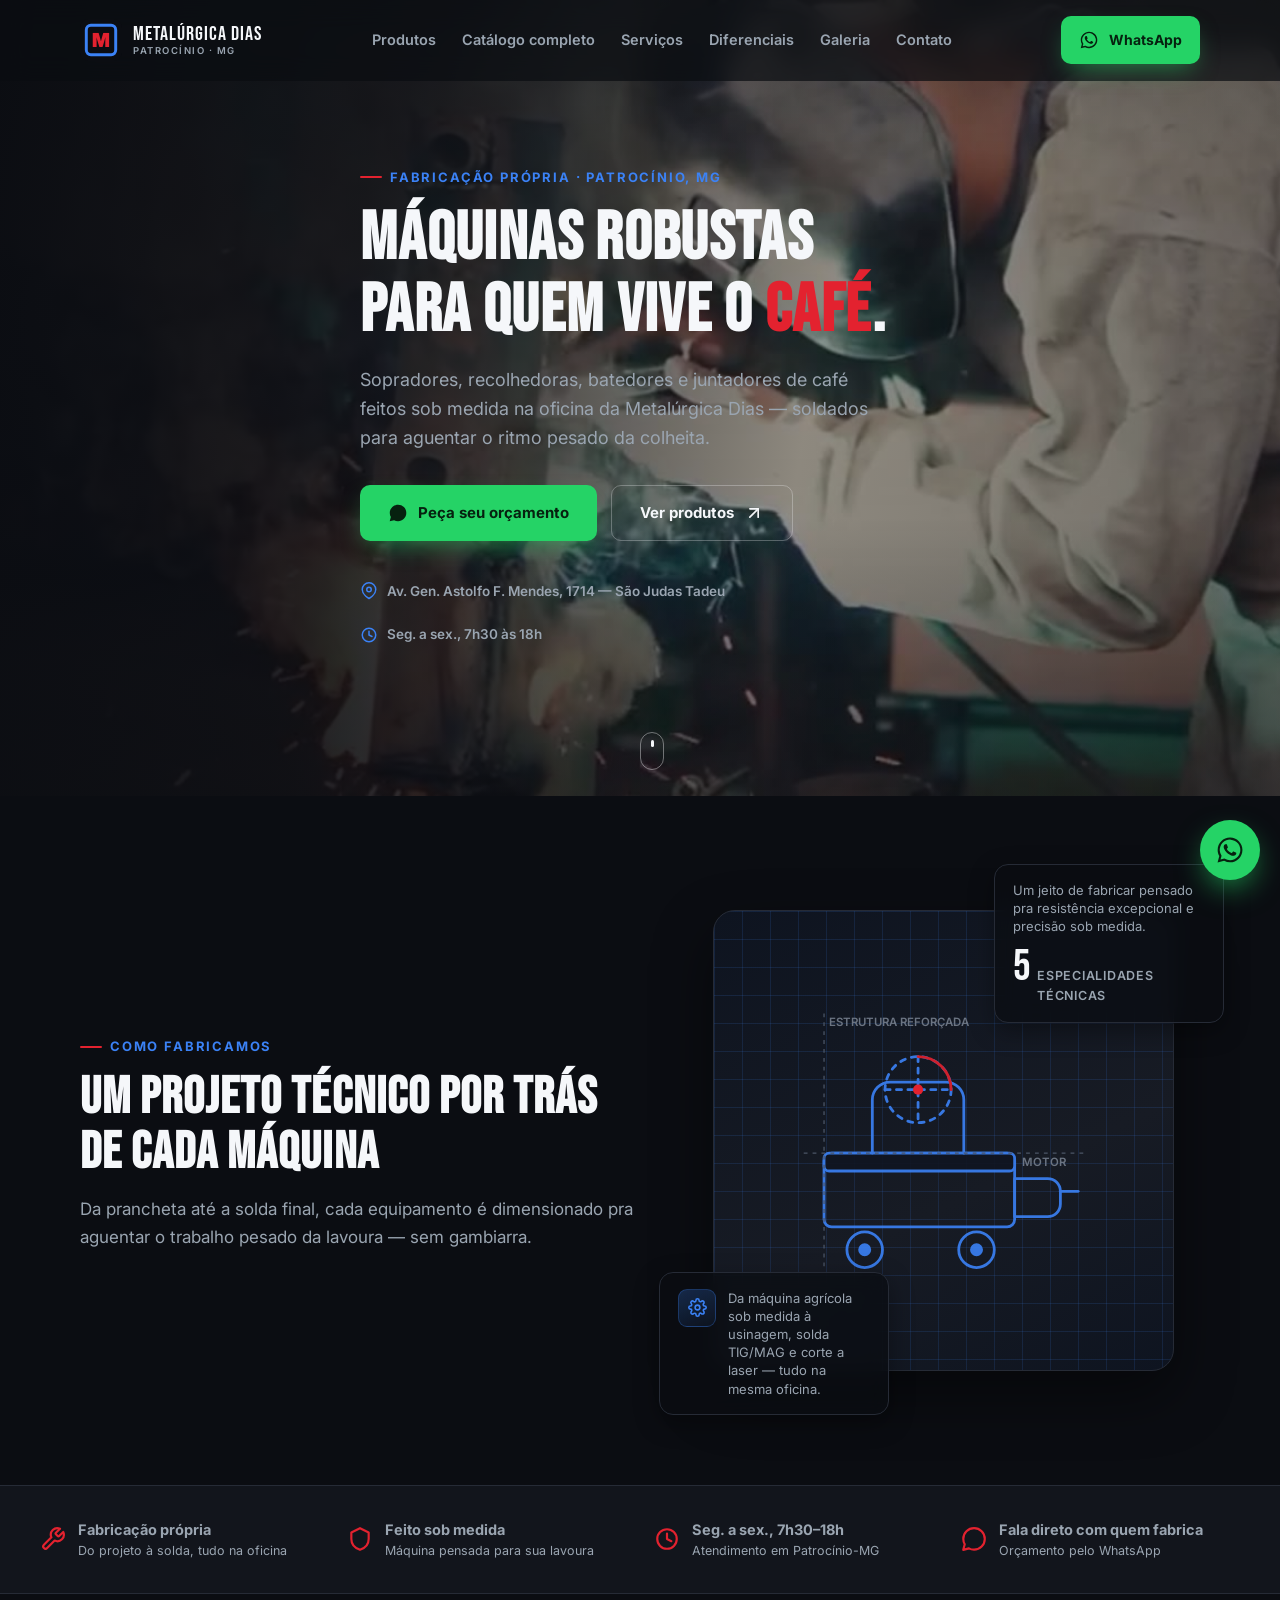
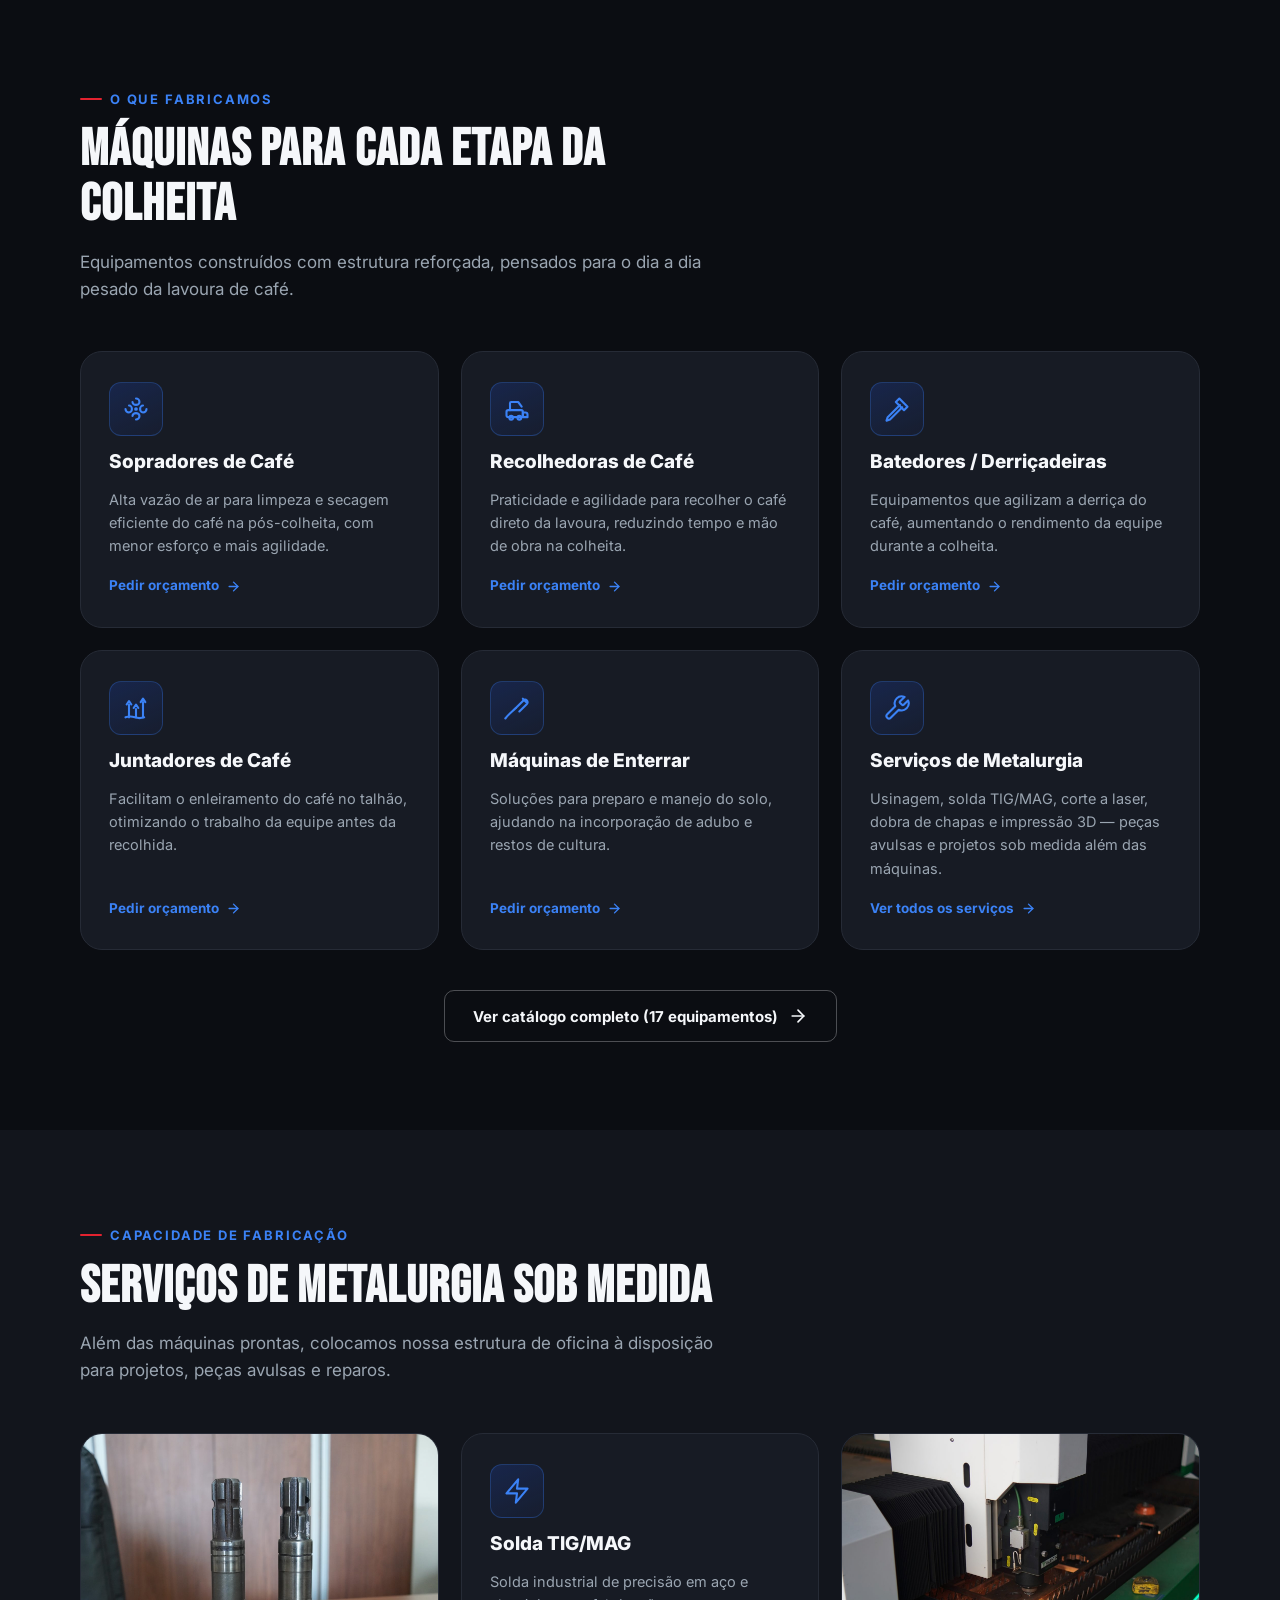
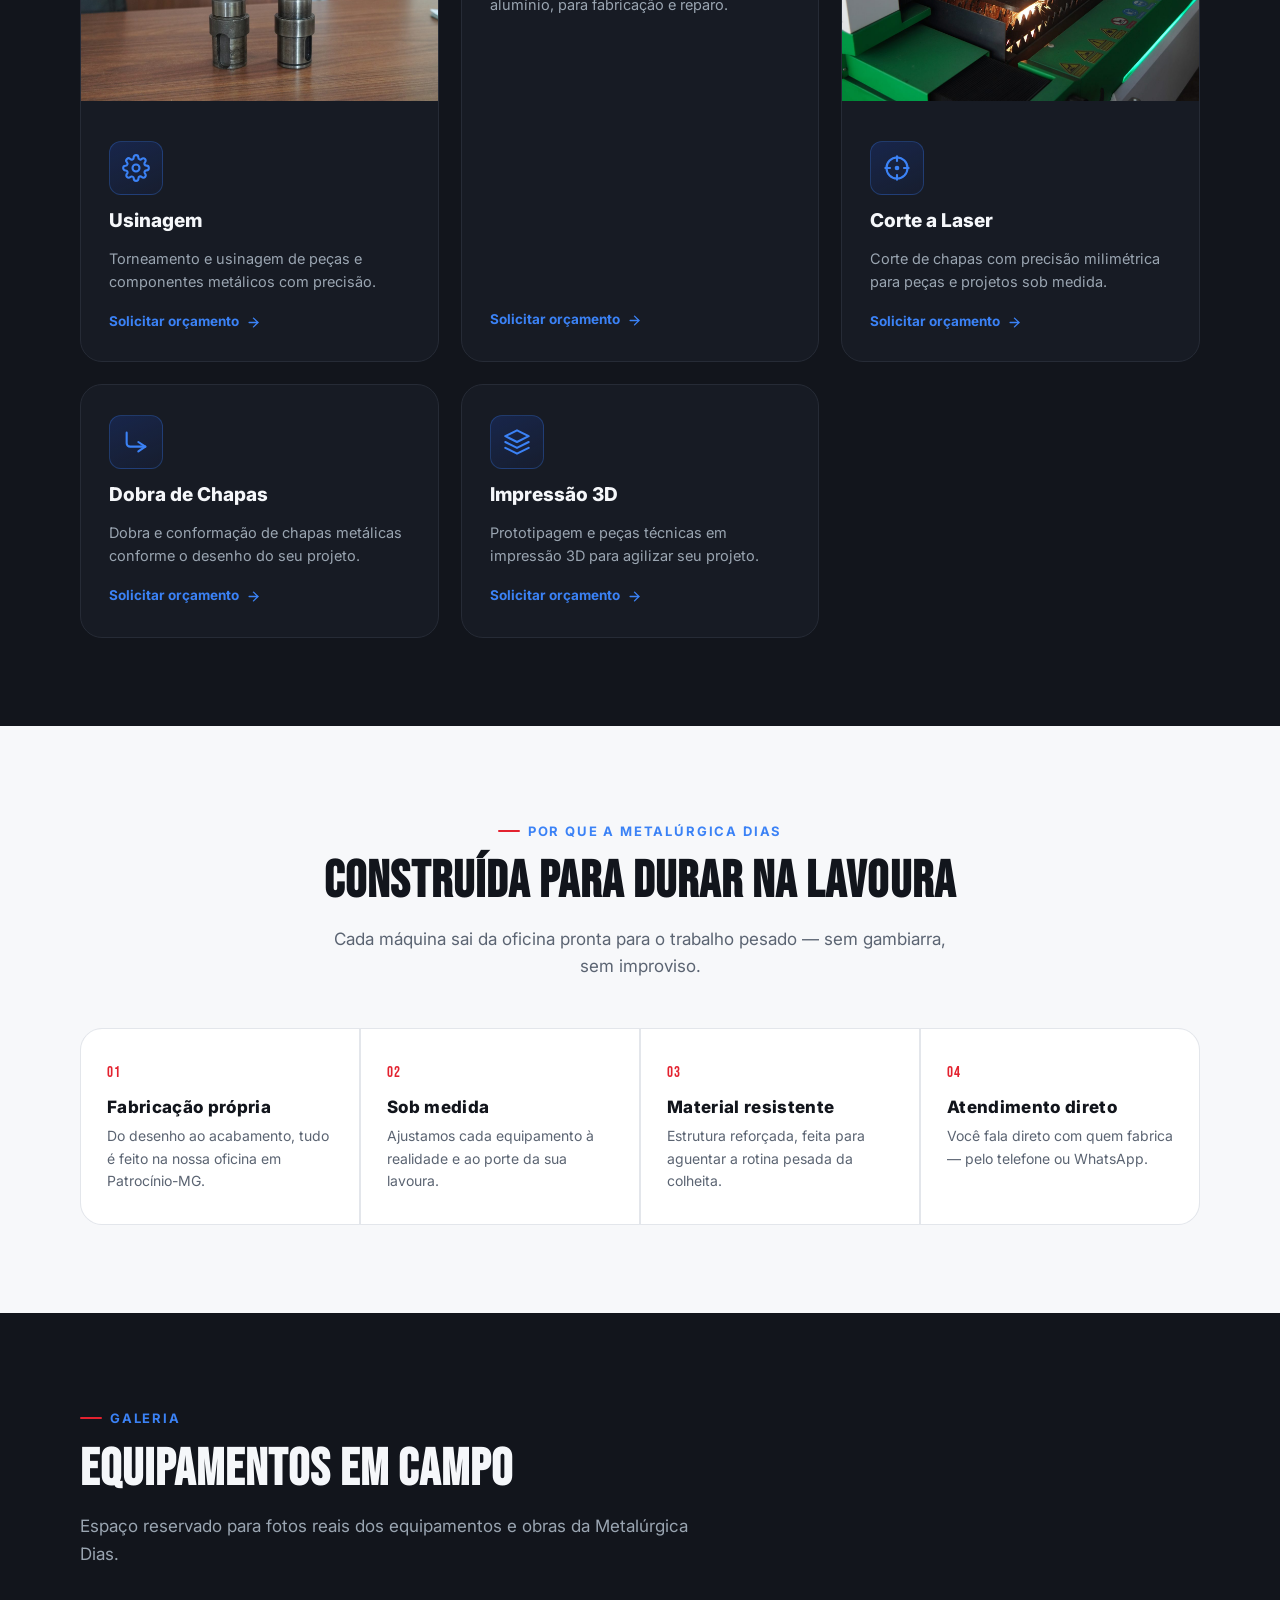
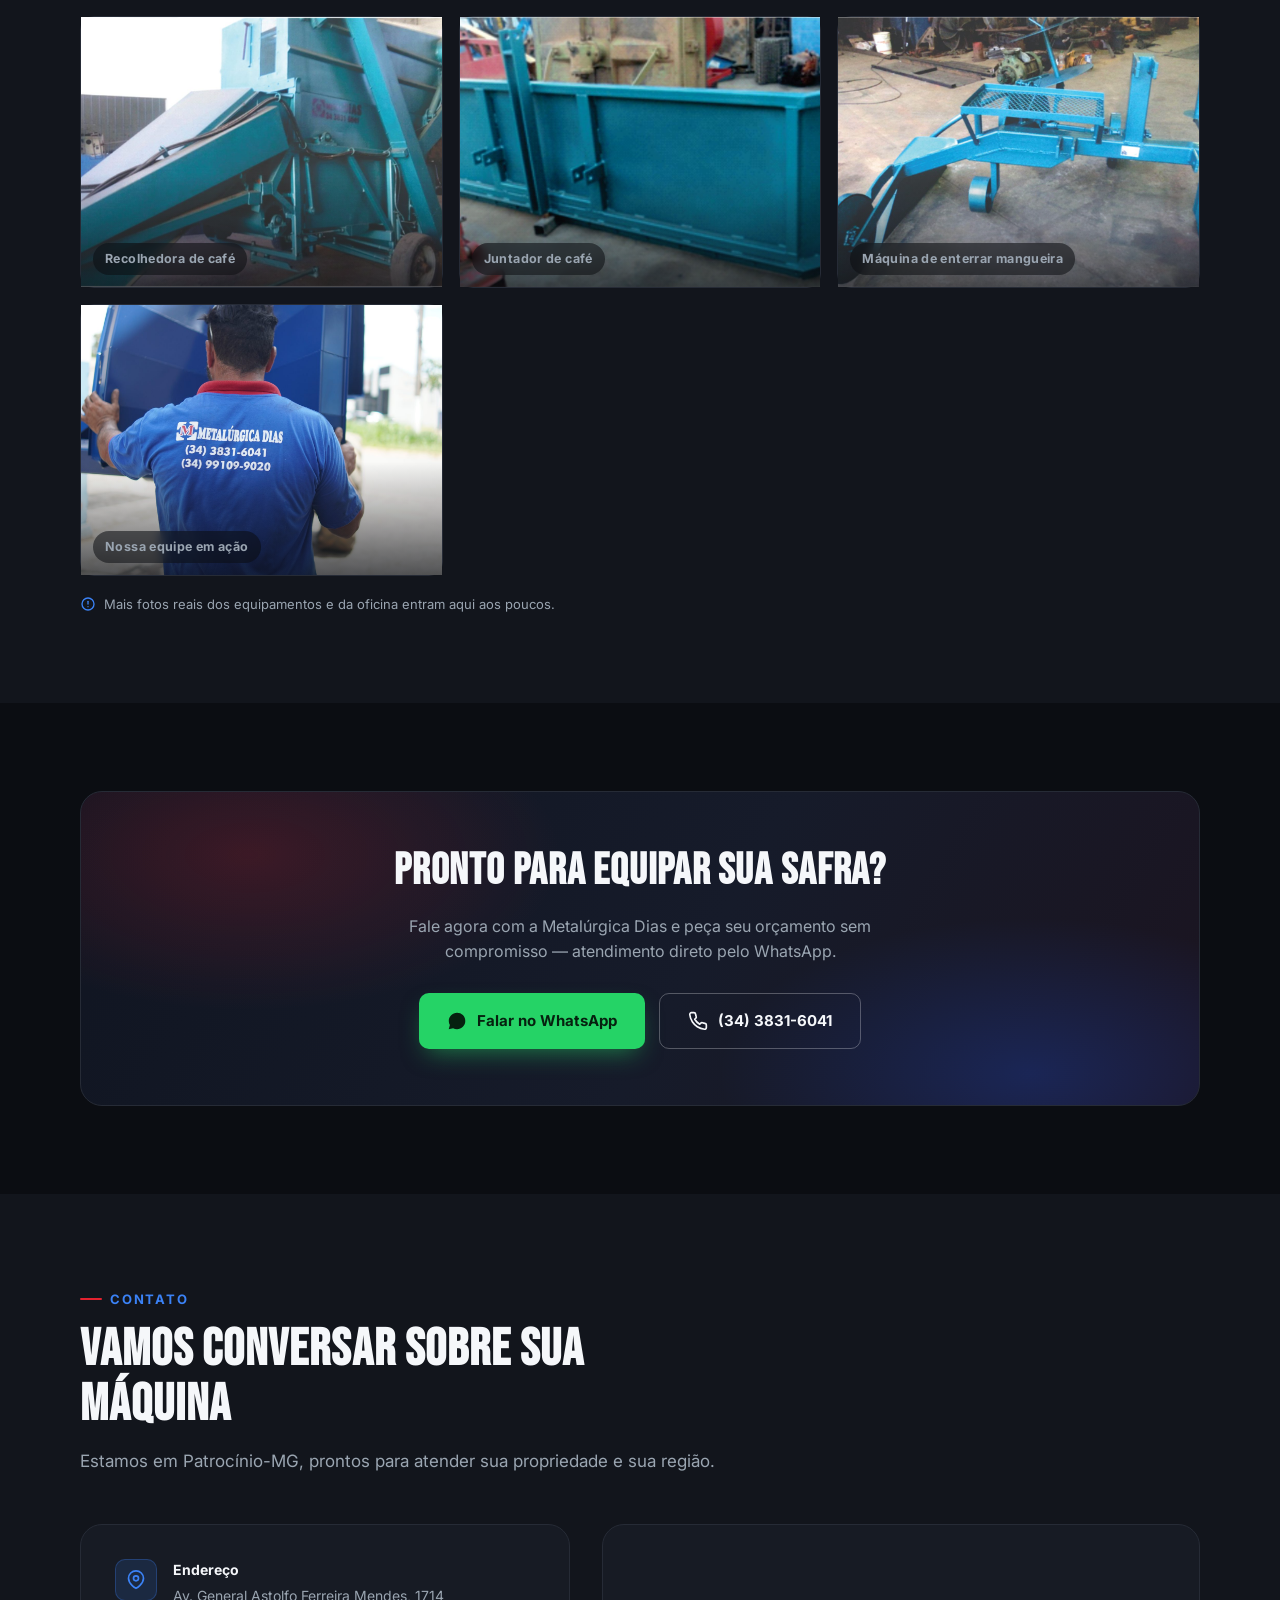
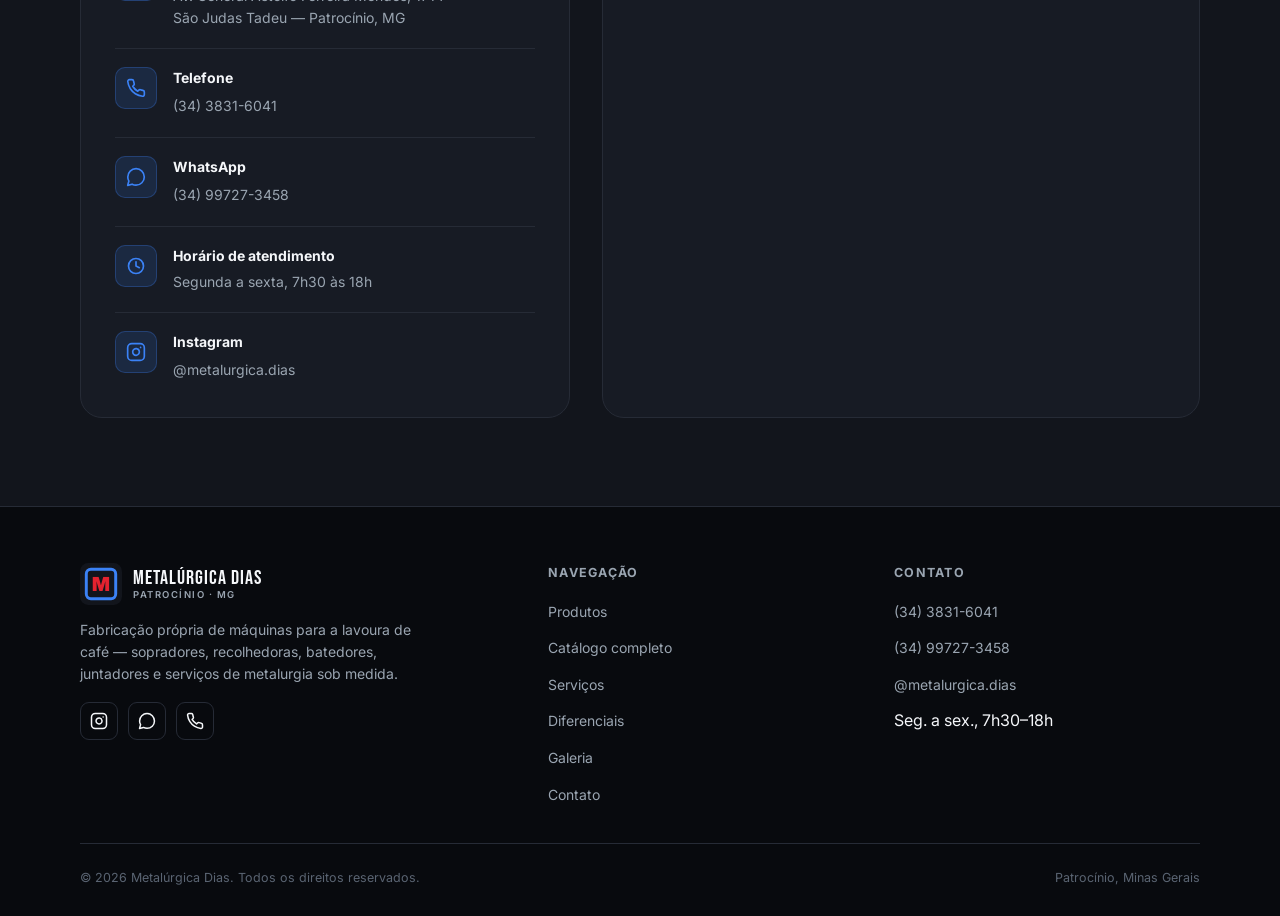
==== commit d79c89d6: "Remove o número de telefone do cabeçalho Usuário pediu pra tirar o "phone-chip" (34) 3831-6041 que a" ====
--- a/index.html
+++ b/index.html
@@ -50,10 +50,6 @@
     </nav>
 
     <div class="header-actions">
-      <a class="phone-chip" href="tel:+553438316041" aria-label="Ligar para (34) 3831-6041">
-        <svg viewBox="0 0 24 24" fill="none" stroke="currentColor" stroke-width="2" stroke-linecap="round" stroke-linejoin="round" aria-hidden="true"><path d="M22 16.92v3a2 2 0 0 1-2.18 2 19.79 19.79 0 0 1-8.63-3.07 19.5 19.5 0 0 1-6-6 19.79 19.79 0 0 1-3.07-8.67A2 2 0 0 1 4.11 2h3a2 2 0 0 1 2 1.72c.127.96.361 1.903.7 2.81a2 2 0 0 1-.45 2.11L8.09 9.91a16 16 0 0 0 6 6l1.27-1.27a2 2 0 0 1 2.11-.45c.907.339 1.85.573 2.81.7A2 2 0 0 1 22 16.92z"/></svg>
-        (34) 3831-6041
-      </a>
       <a class="btn btn-whatsapp" href="https://wa.me/5534997273458?text=Ol%C3%A1%2C%20vi%20o%20site%20da%20Metal%C3%BArgica%20Dias%20e%20gostaria%20de%20um%20or%C3%A7amento." target="_blank" rel="noopener" aria-label="Falar no WhatsApp">
         <svg viewBox="0 0 24 24" fill="currentColor" aria-hidden="true"><path d="M12.04 2C6.58 2 2.13 6.45 2.13 11.91c0 1.75.46 3.46 1.32 4.97L2.05 22l5.25-1.38a9.9 9.9 0 0 0 4.74 1.2h.01c5.46 0 9.9-4.45 9.9-9.91 0-2.65-1.03-5.14-2.9-7.01A9.82 9.82 0 0 0 12.04 2zm0 18.13a8.2 8.2 0 0 1-4.19-1.15l-.3-.18-3.12.82.83-3.04-.2-.31a8.22 8.22 0 1 1 6.98 3.86zm4.5-6.16c-.25-.12-1.47-.72-1.69-.8-.23-.08-.4-.12-.56.13-.17.25-.65.8-.79.96-.15.17-.29.19-.54.06-.25-.12-1.05-.39-2-1.23a7.5 7.5 0 0 1-1.38-1.72c-.15-.25-.02-.38.11-.51.11-.11.25-.29.37-.44.12-.15.16-.25.24-.42.08-.17.04-.31-.02-.44-.06-.12-.56-1.34-.76-1.84-.2-.48-.4-.42-.56-.42h-.48c-.17 0-.44.06-.67.31-.23.25-.87.85-.87 2.08 0 1.22.89 2.41 1.01 2.57.12.17 1.75 2.67 4.24 3.74.59.26 1.05.41 1.41.52.59.19 1.13.16 1.56.1.48-.07 1.47-.6 1.68-1.18.21-.58.21-1.07.15-1.18-.06-.1-.23-.17-.48-.29z"/></svg>
         <span class="btn-label">WhatsApp</span>
--- a/styles.css
+++ b/styles.css
@@ -120,9 +120,6 @@
 @media(min-width:1040px){.main-nav{display:block}}
 
 .header-actions{display:flex;align-items:center;gap:10px}
-.phone-chip{display:none;align-items:center;gap:8px;font-size:14px;font-weight:700;color:var(--text)}
-.phone-chip svg{width:17px;height:17px;color:var(--primary-light)}
-@media(min-width:1180px){.phone-chip{display:inline-flex}}
 .header-actions .btn{padding:11px 18px;font-size:14px}
 .nav-toggle{display:flex;width:44px;height:44px;align-items:center;justify-content:center;border-radius:9px;flex:none}
 .nav-toggle svg{width:24px;height:24px}
@@ -164,7 +161,9 @@
 
 /* Hero background FX: looping video of components + dark overlay for legibility */
 .hero-bg{position:absolute;inset:0;overflow:hidden;pointer-events:none;z-index:0}
-.hero-bg-video{position:absolute;inset:0;width:100%;height:100%;object-fit:cover;opacity:.85}
+.hero-bg-video{position:absolute;inset:0;width:100%;height:100%;object-fit:cover;opacity:.85;pointer-events:none}
+/* iOS/Safari shows a native "tap to play" button when autoplay is blocked (e.g. Low Power Mode) — this is decorative background video, not a player, so hide that affordance and just fall back to the poster frame. pointer-events:none is a belt-and-suspenders safeguard against any similar tap-to-play affordance on other engines (e.g. some Android browser skins), on top of the same rule already inherited from .hero-bg */
+.hero-bg-video::-webkit-media-controls-start-playback-button{display:none !important;-webkit-appearance:none}
 .hero-bg-overlay{
   position:absolute;inset:0;
   background:
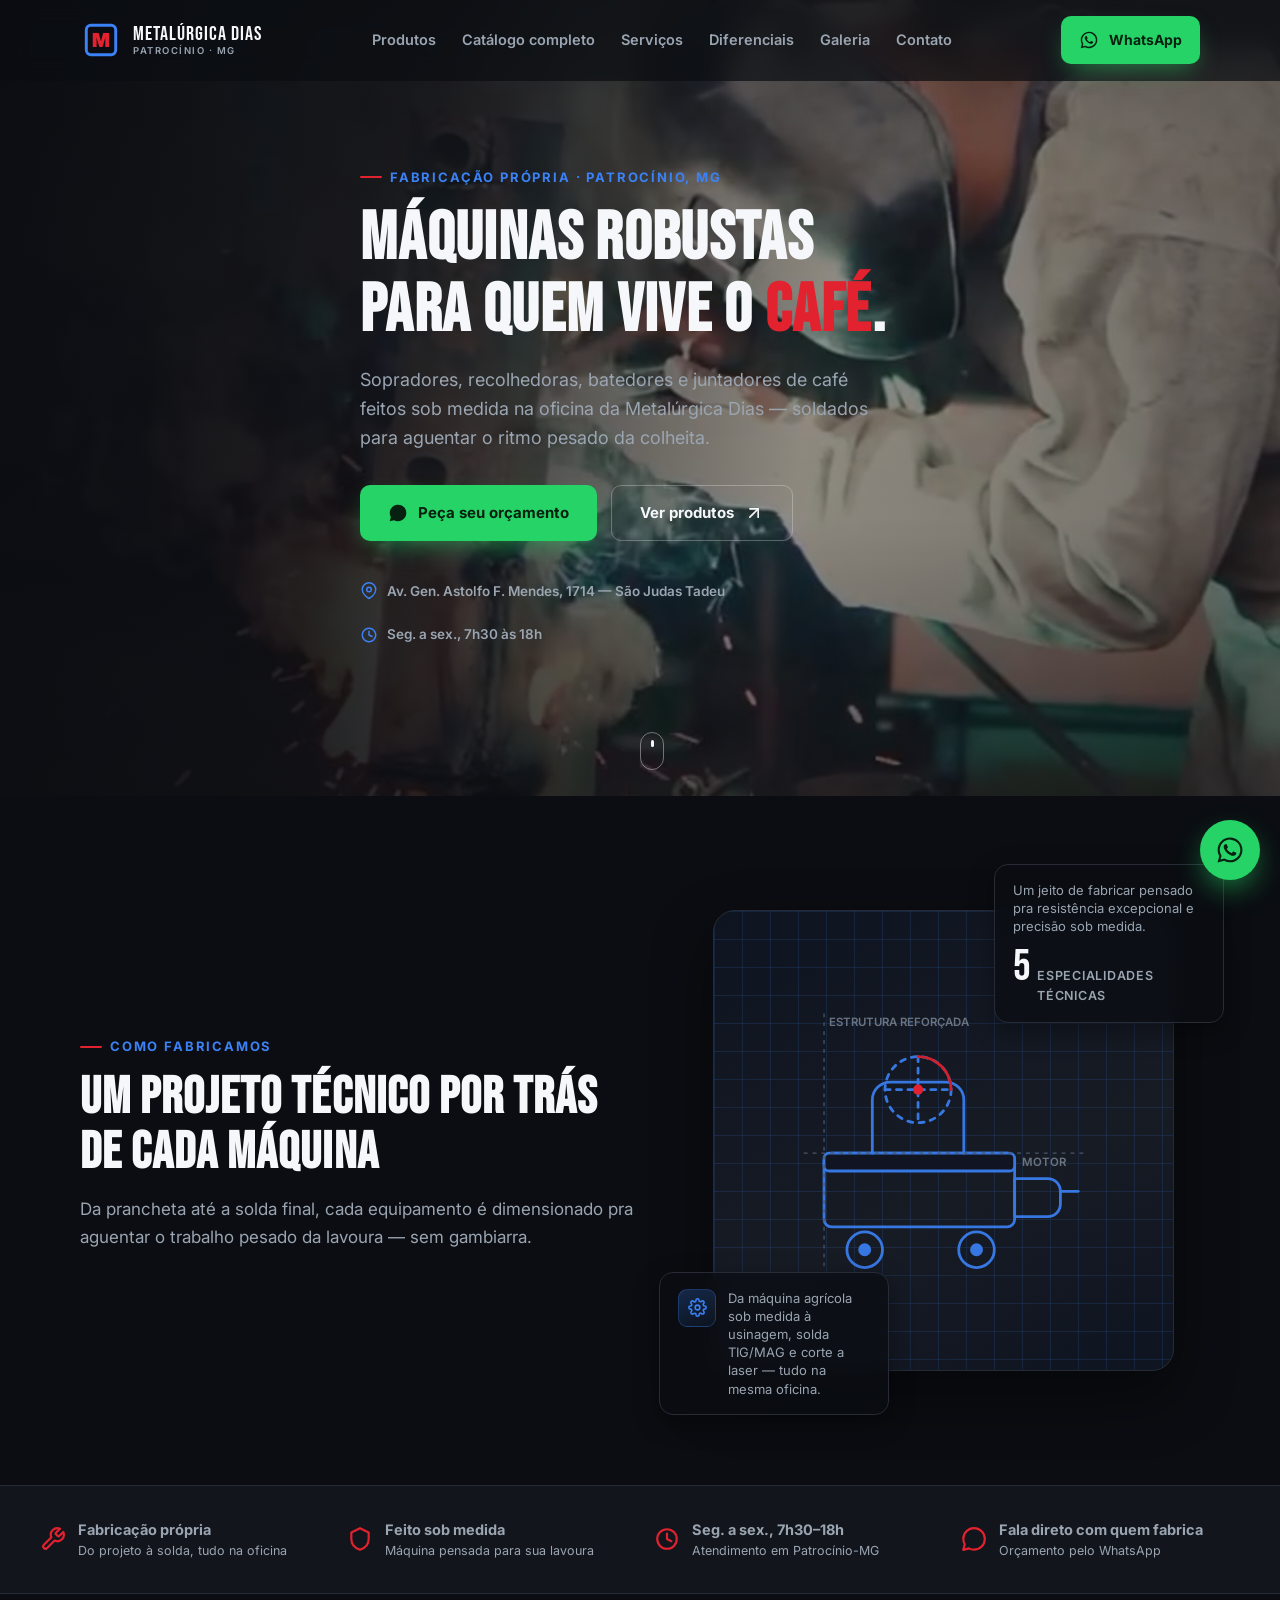
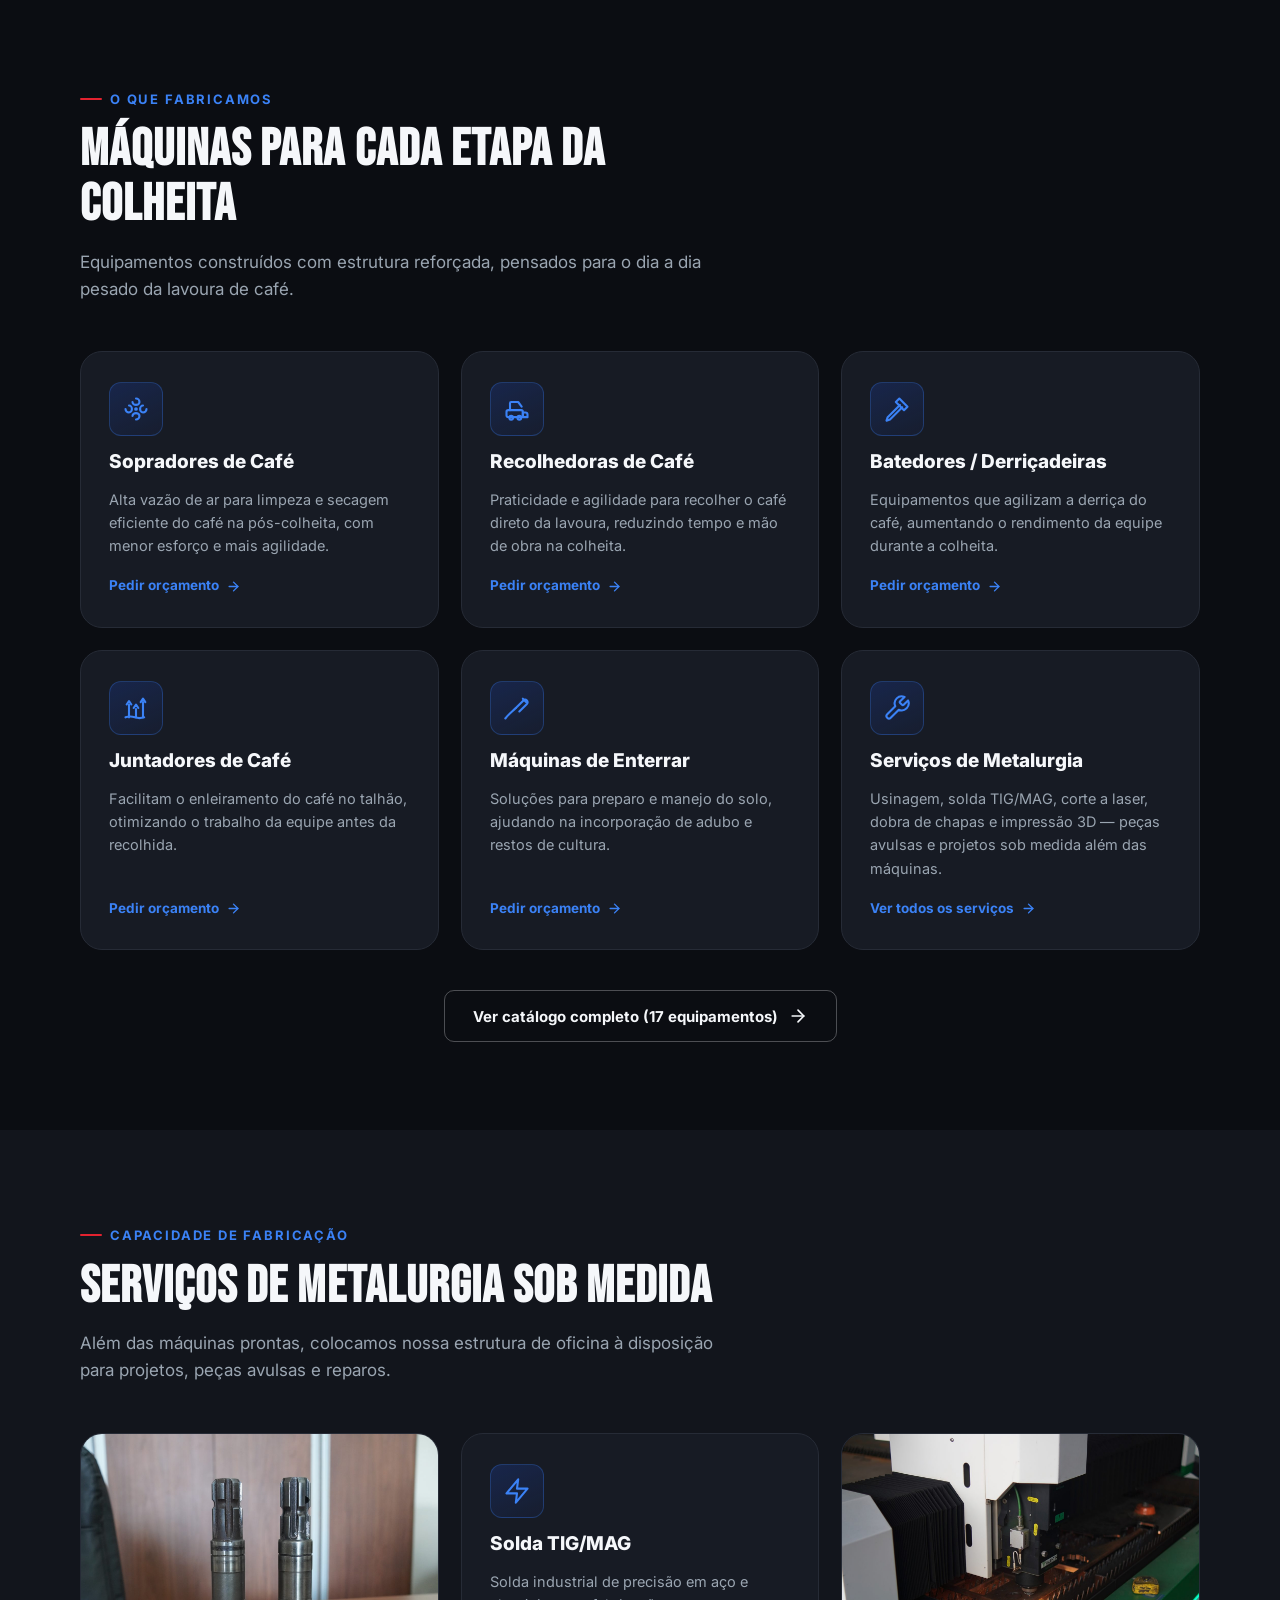
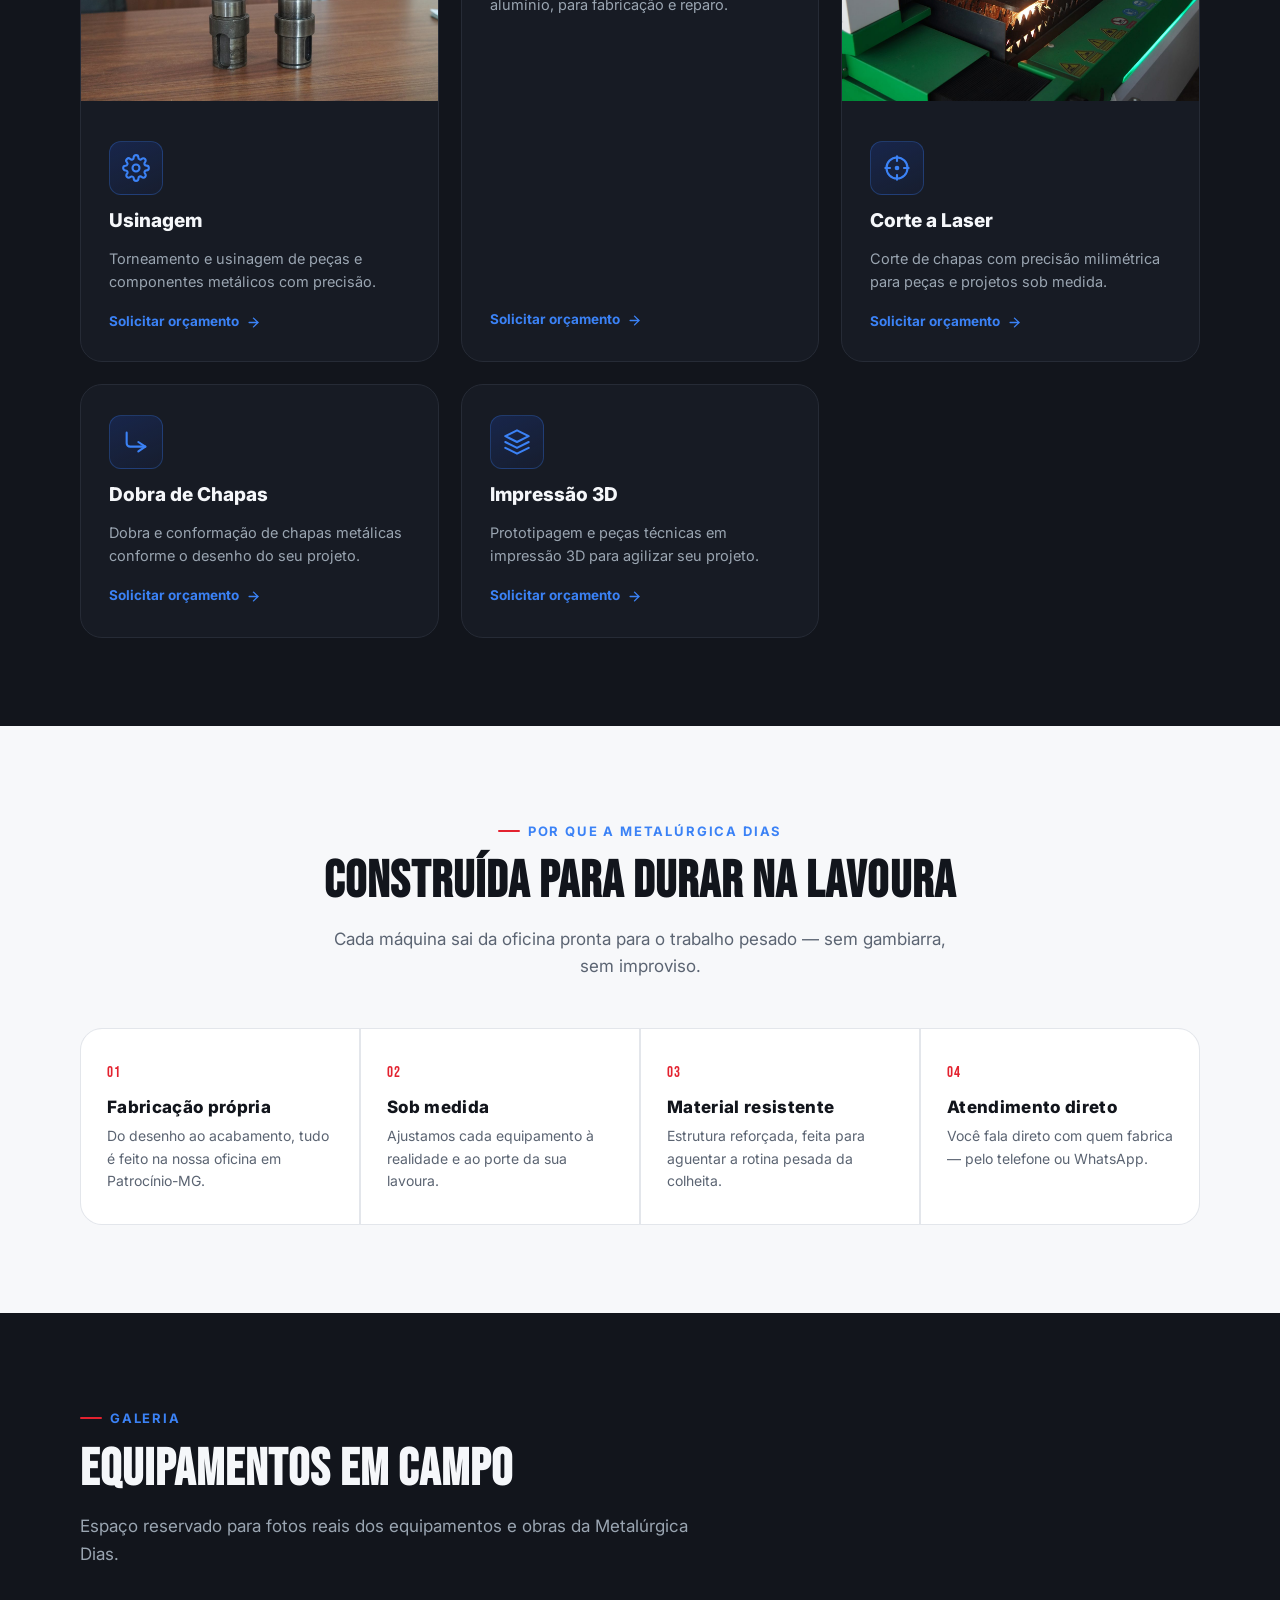
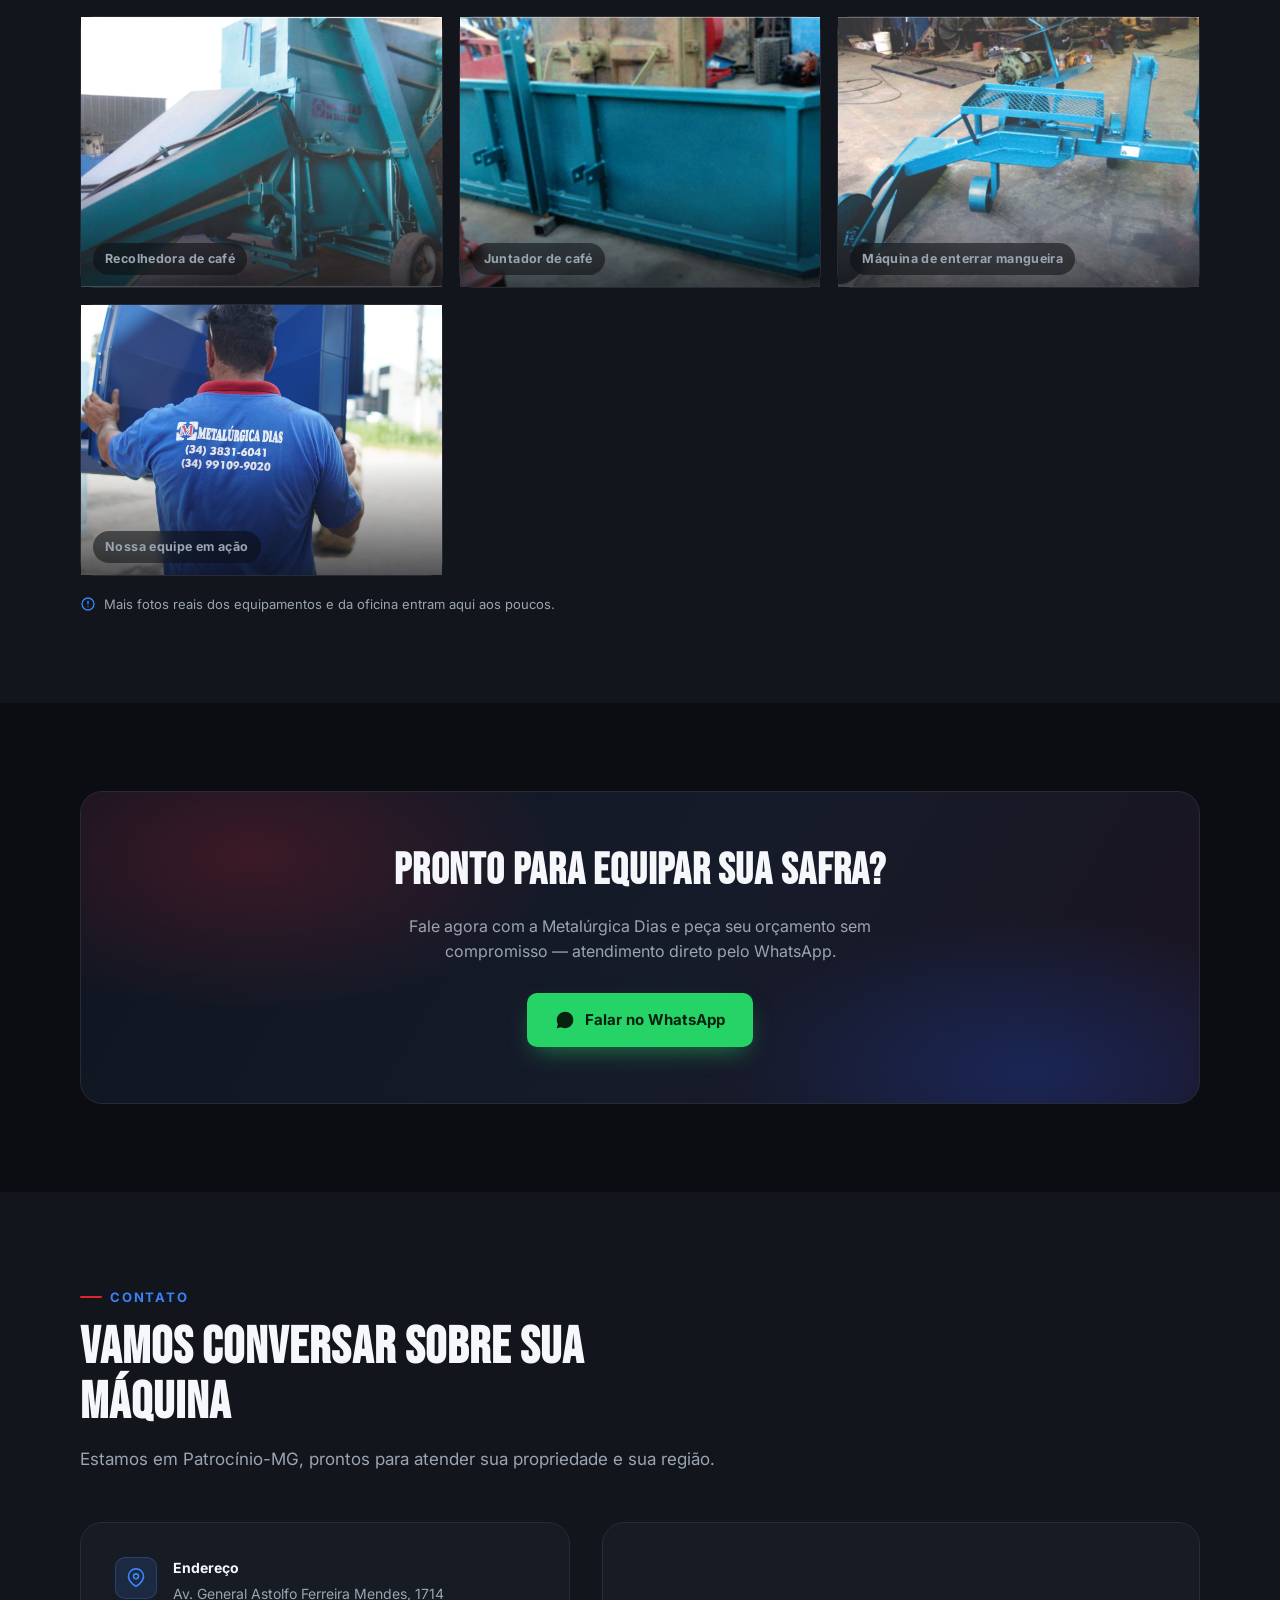
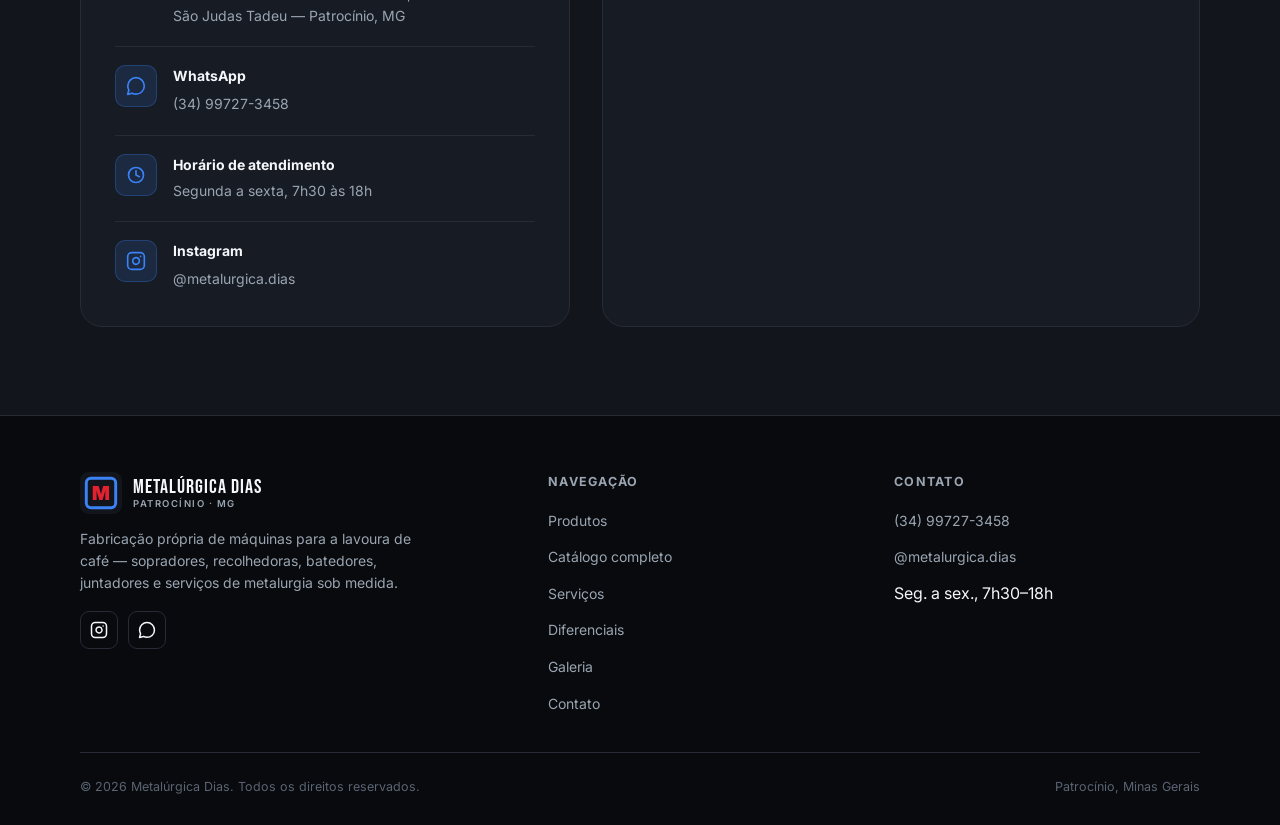
==== commit 832b1e50: "Remove todas as demais ocorrências do telefone (34) 3831-6041 Usuário apontou que o número ainda apa" ====
--- a/index.html
+++ b/index.html
@@ -429,10 +429,6 @@
             <svg viewBox="0 0 24 24" fill="currentColor" aria-hidden="true"><path d="M12.04 2C6.58 2 2.13 6.45 2.13 11.91c0 1.75.46 3.46 1.32 4.97L2.05 22l5.25-1.38a9.9 9.9 0 0 0 4.74 1.2h.01c5.46 0 9.9-4.45 9.9-9.91 0-2.65-1.03-5.14-2.9-7.01A9.82 9.82 0 0 0 12.04 2z"/></svg>
             Falar no WhatsApp
           </a>
-          <a class="btn btn-outline" href="tel:+553438316041">
-            <svg viewBox="0 0 24 24" fill="none" stroke="currentColor" stroke-width="2" stroke-linecap="round" stroke-linejoin="round" aria-hidden="true"><path d="M22 16.92v3a2 2 0 0 1-2.18 2 19.79 19.79 0 0 1-8.63-3.07 19.5 19.5 0 0 1-6-6 19.79 19.79 0 0 1-3.07-8.67A2 2 0 0 1 4.11 2h3a2 2 0 0 1 2 1.72c.127.96.361 1.903.7 2.81a2 2 0 0 1-.45 2.11L8.09 9.91a16 16 0 0 0 6 6l1.27-1.27a2 2 0 0 1 2.11-.45c.907.339 1.85.573 2.81.7A2 2 0 0 1 22 16.92z"/></svg>
-            (34) 3831-6041
-          </a>
         </div>
       </div>
     </div>
@@ -454,13 +450,6 @@
             <div>
               <h4>Endereço</h4>
               <p>Av. General Astolfo Ferreira Mendes, 1714<br>São Judas Tadeu — Patrocínio, MG</p>
-            </div>
-          </div>
-          <div class="contact-row">
-            <div class="ic"><svg viewBox="0 0 24 24" fill="none" stroke="currentColor" stroke-width="2" stroke-linecap="round" stroke-linejoin="round" aria-hidden="true"><path d="M22 16.92v3a2 2 0 0 1-2.18 2 19.79 19.79 0 0 1-8.63-3.07 19.5 19.5 0 0 1-6-6 19.79 19.79 0 0 1-3.07-8.67A2 2 0 0 1 4.11 2h3a2 2 0 0 1 2 1.72c.127.96.361 1.903.7 2.81a2 2 0 0 1-.45 2.11L8.09 9.91a16 16 0 0 0 6 6l1.27-1.27a2 2 0 0 1 2.11-.45c.907.339 1.85.573 2.81.7A2 2 0 0 1 22 16.92z"/></svg></div>
-            <div>
-              <h4>Telefone</h4>
-              <a href="tel:+553438316041">(34) 3831-6041</a>
             </div>
           </div>
           <div class="contact-row">
@@ -520,9 +509,6 @@
           <a href="https://wa.me/5534997273458" target="_blank" rel="noopener" aria-label="WhatsApp da Metalúrgica Dias">
             <svg viewBox="0 0 24 24" fill="none" stroke="currentColor" stroke-width="2" stroke-linecap="round" stroke-linejoin="round" aria-hidden="true"><path d="M12.04 2C6.58 2 2.13 6.45 2.13 11.91c0 1.75.46 3.46 1.32 4.97L2.05 22l5.25-1.38a9.9 9.9 0 0 0 4.74 1.2h.01c5.46 0 9.9-4.45 9.9-9.91 0-2.65-1.03-5.14-2.9-7.01A9.82 9.82 0 0 0 12.04 2z"/></svg>
           </a>
-          <a href="tel:+553438316041" aria-label="Ligar para a Metalúrgica Dias">
-            <svg viewBox="0 0 24 24" fill="none" stroke="currentColor" stroke-width="2" stroke-linecap="round" stroke-linejoin="round" aria-hidden="true"><path d="M22 16.92v3a2 2 0 0 1-2.18 2 19.79 19.79 0 0 1-8.63-3.07 19.5 19.5 0 0 1-6-6 19.79 19.79 0 0 1-3.07-8.67A2 2 0 0 1 4.11 2h3a2 2 0 0 1 2 1.72c.127.96.361 1.903.7 2.81a2 2 0 0 1-.45 2.11L8.09 9.91a16 16 0 0 0 6 6l1.27-1.27a2 2 0 0 1 2.11-.45c.907.339 1.85.573 2.81.7A2 2 0 0 1 22 16.92z"/></svg>
-          </a>
         </div>
       </div>
 
@@ -541,7 +527,6 @@
       <div class="footer-col">
         <h5>Contato</h5>
         <ul>
-          <li><a href="tel:+553438316041">(34) 3831-6041</a></li>
           <li><a href="https://wa.me/5534997273458" target="_blank" rel="noopener">(34) 99727-3458</a></li>
           <li><a href="https://instagram.com/metalurgica.dias" target="_blank" rel="noopener">@metalurgica.dias</a></li>
           <li>Seg. a sex., 7h30–18h</li>
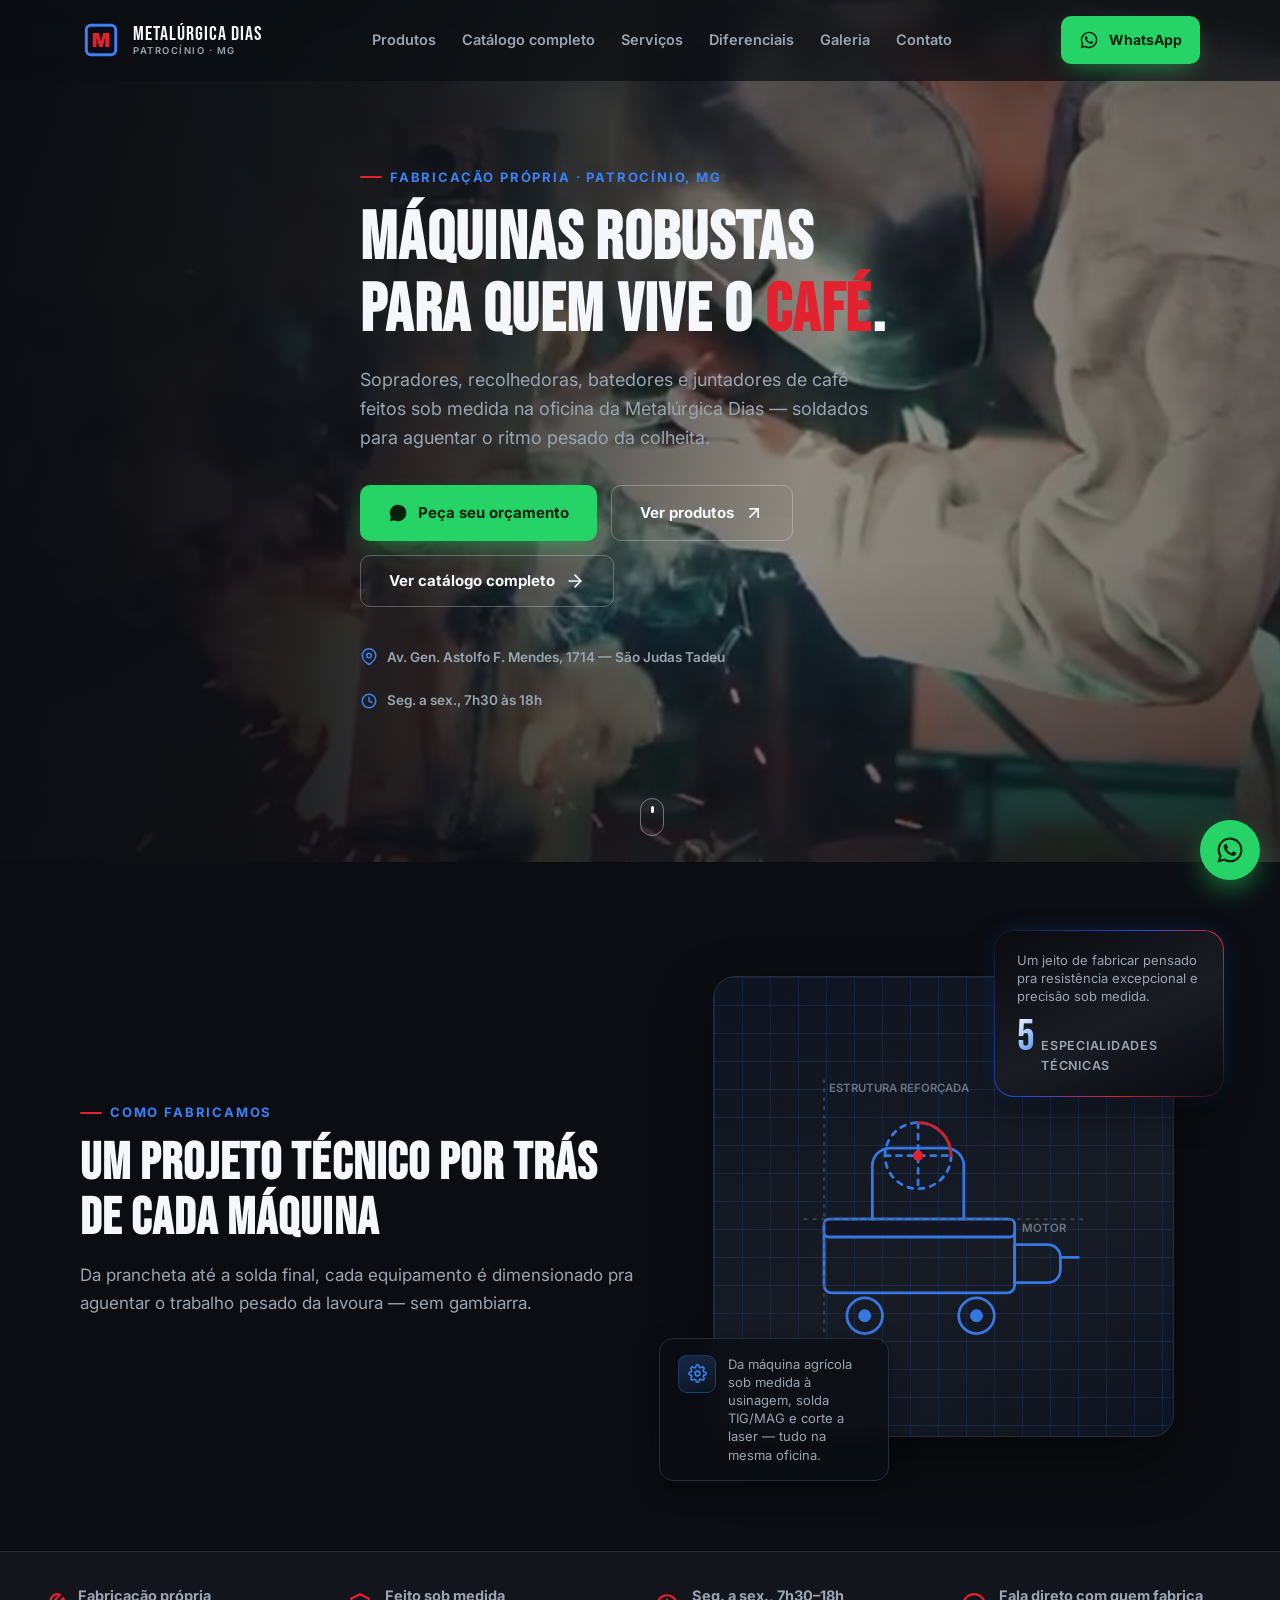
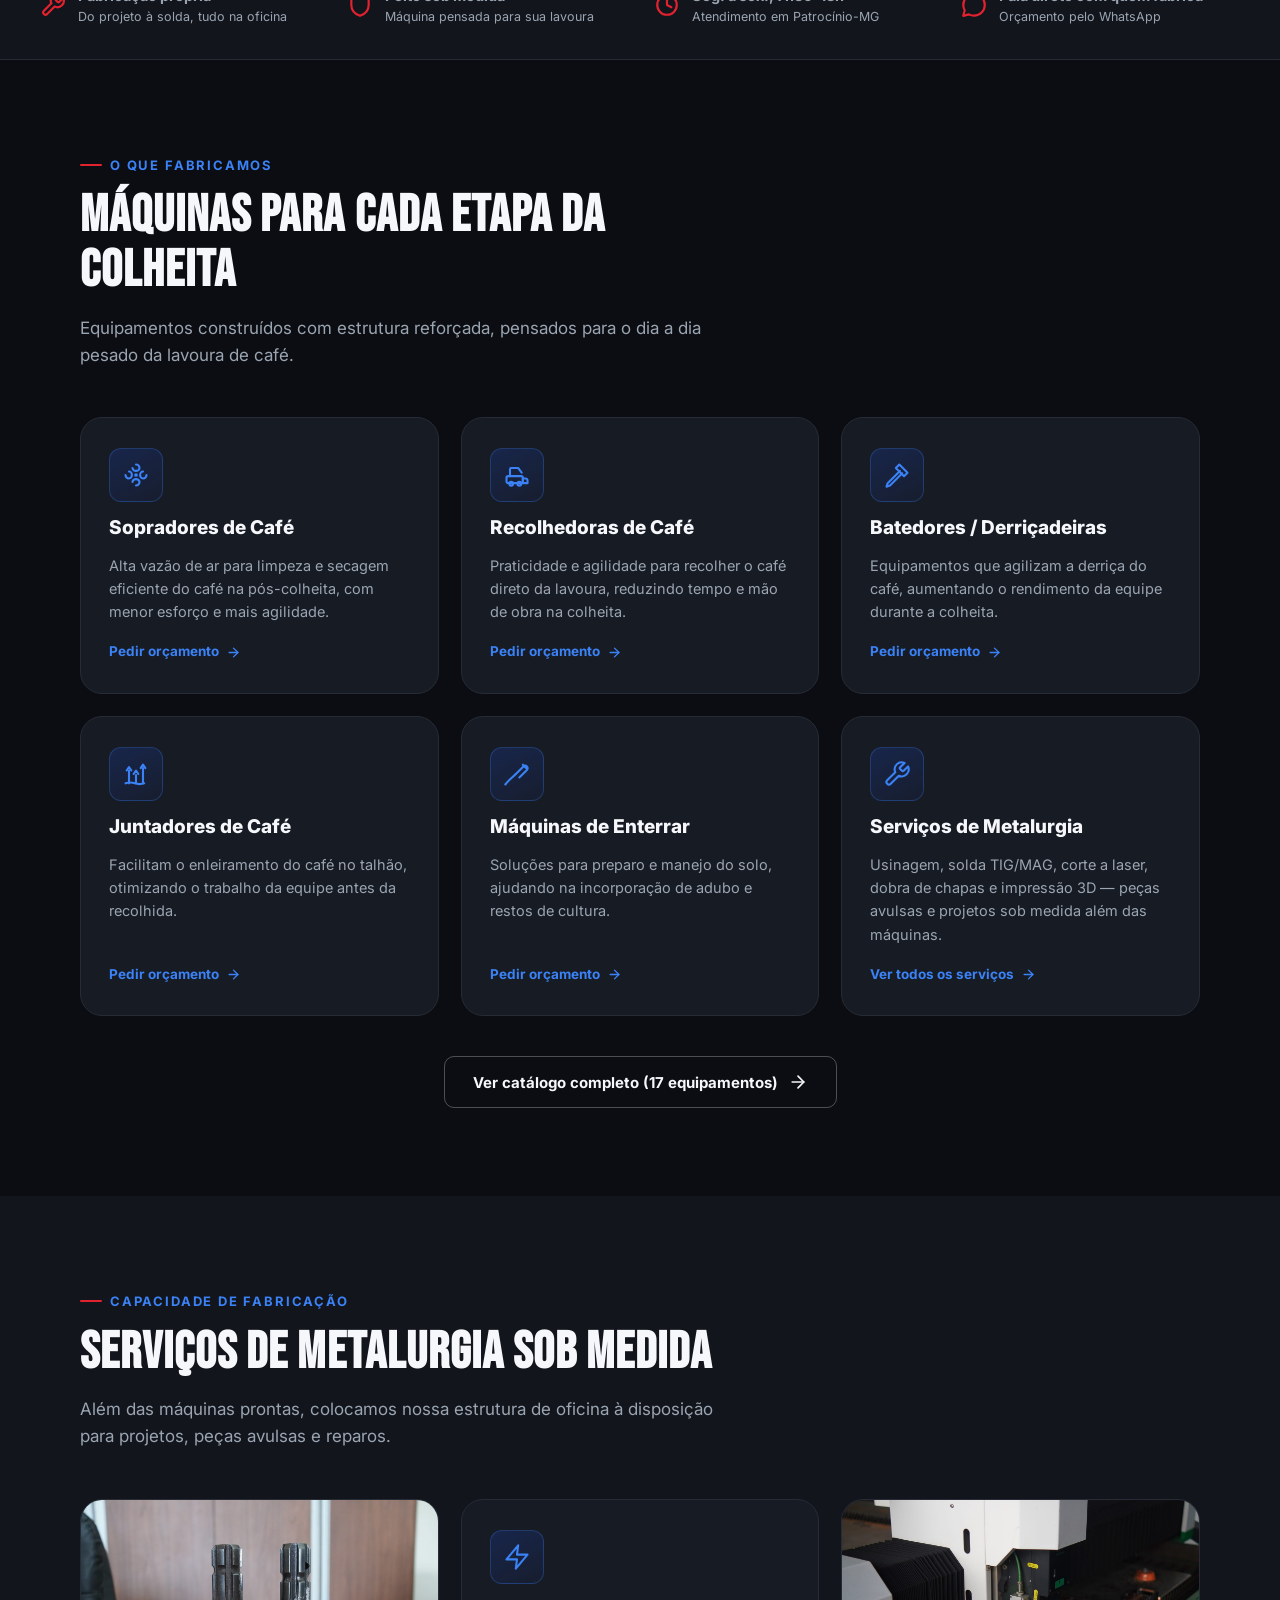
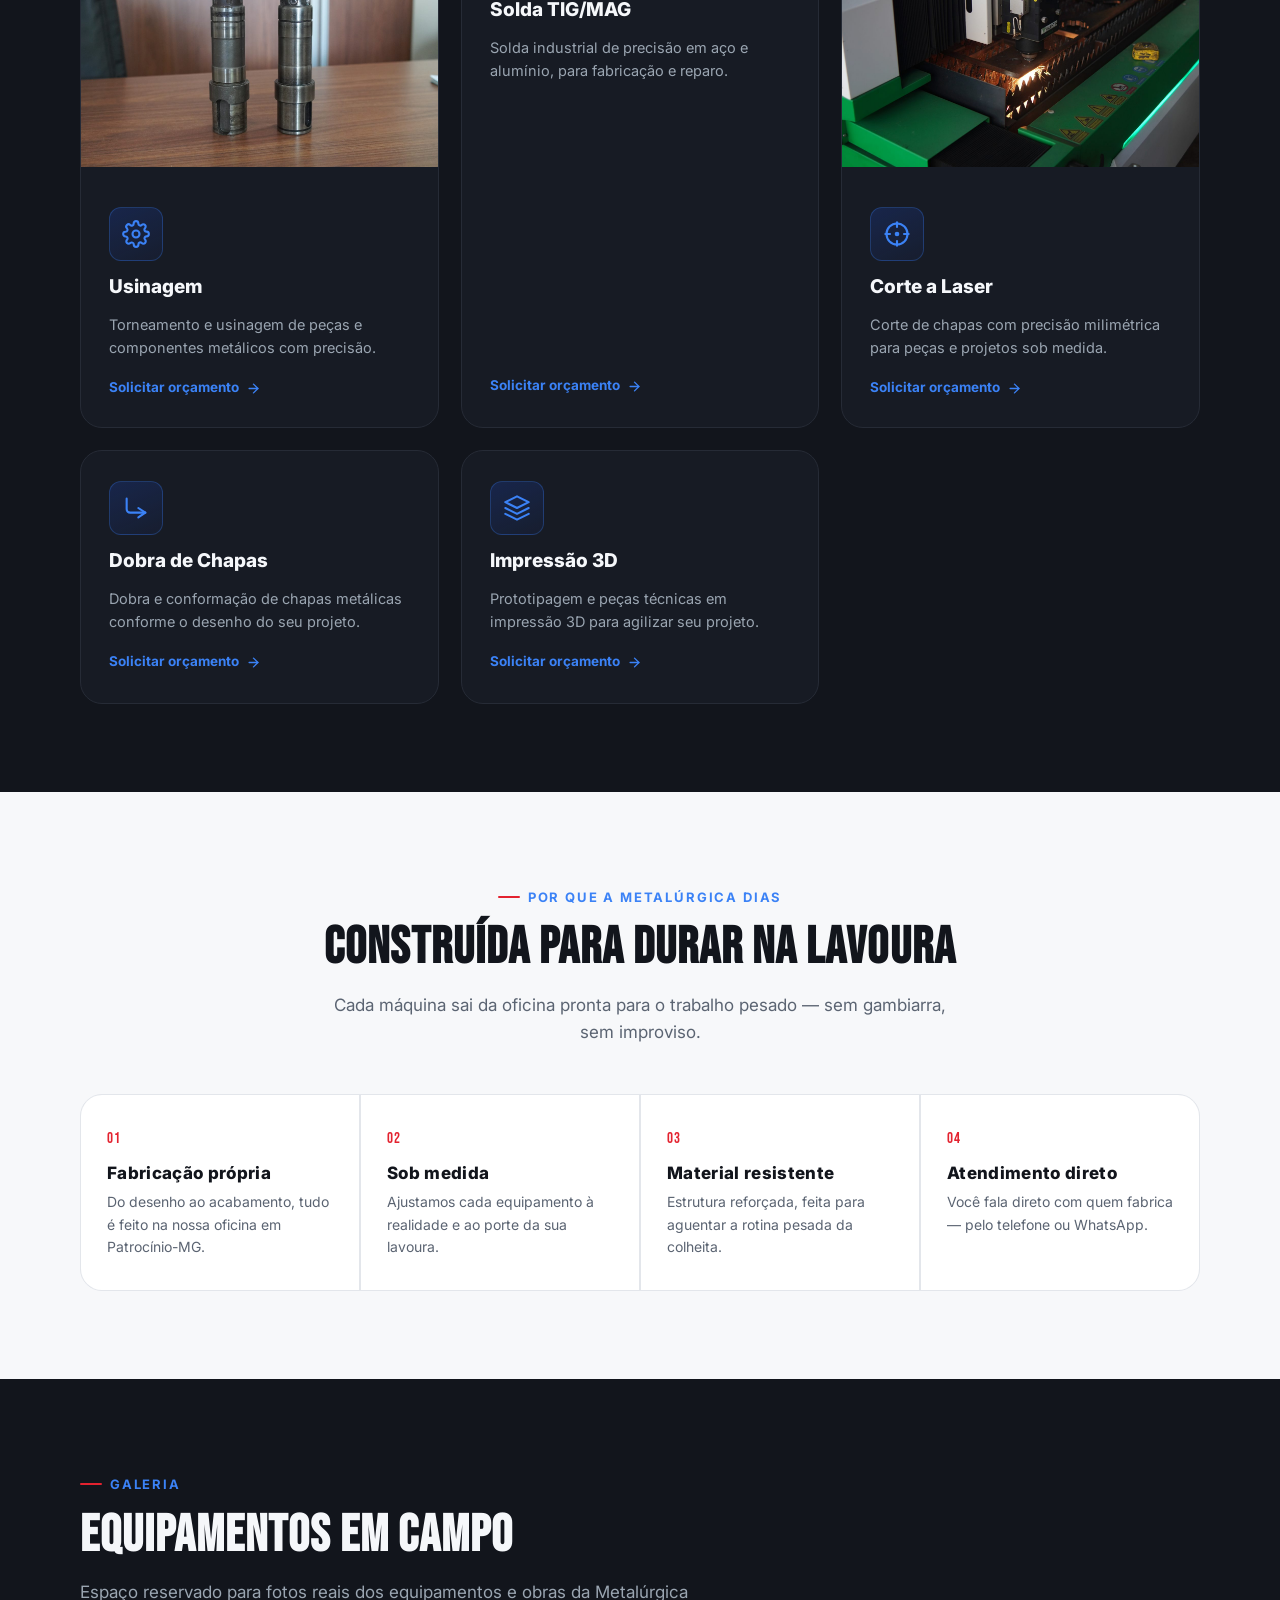
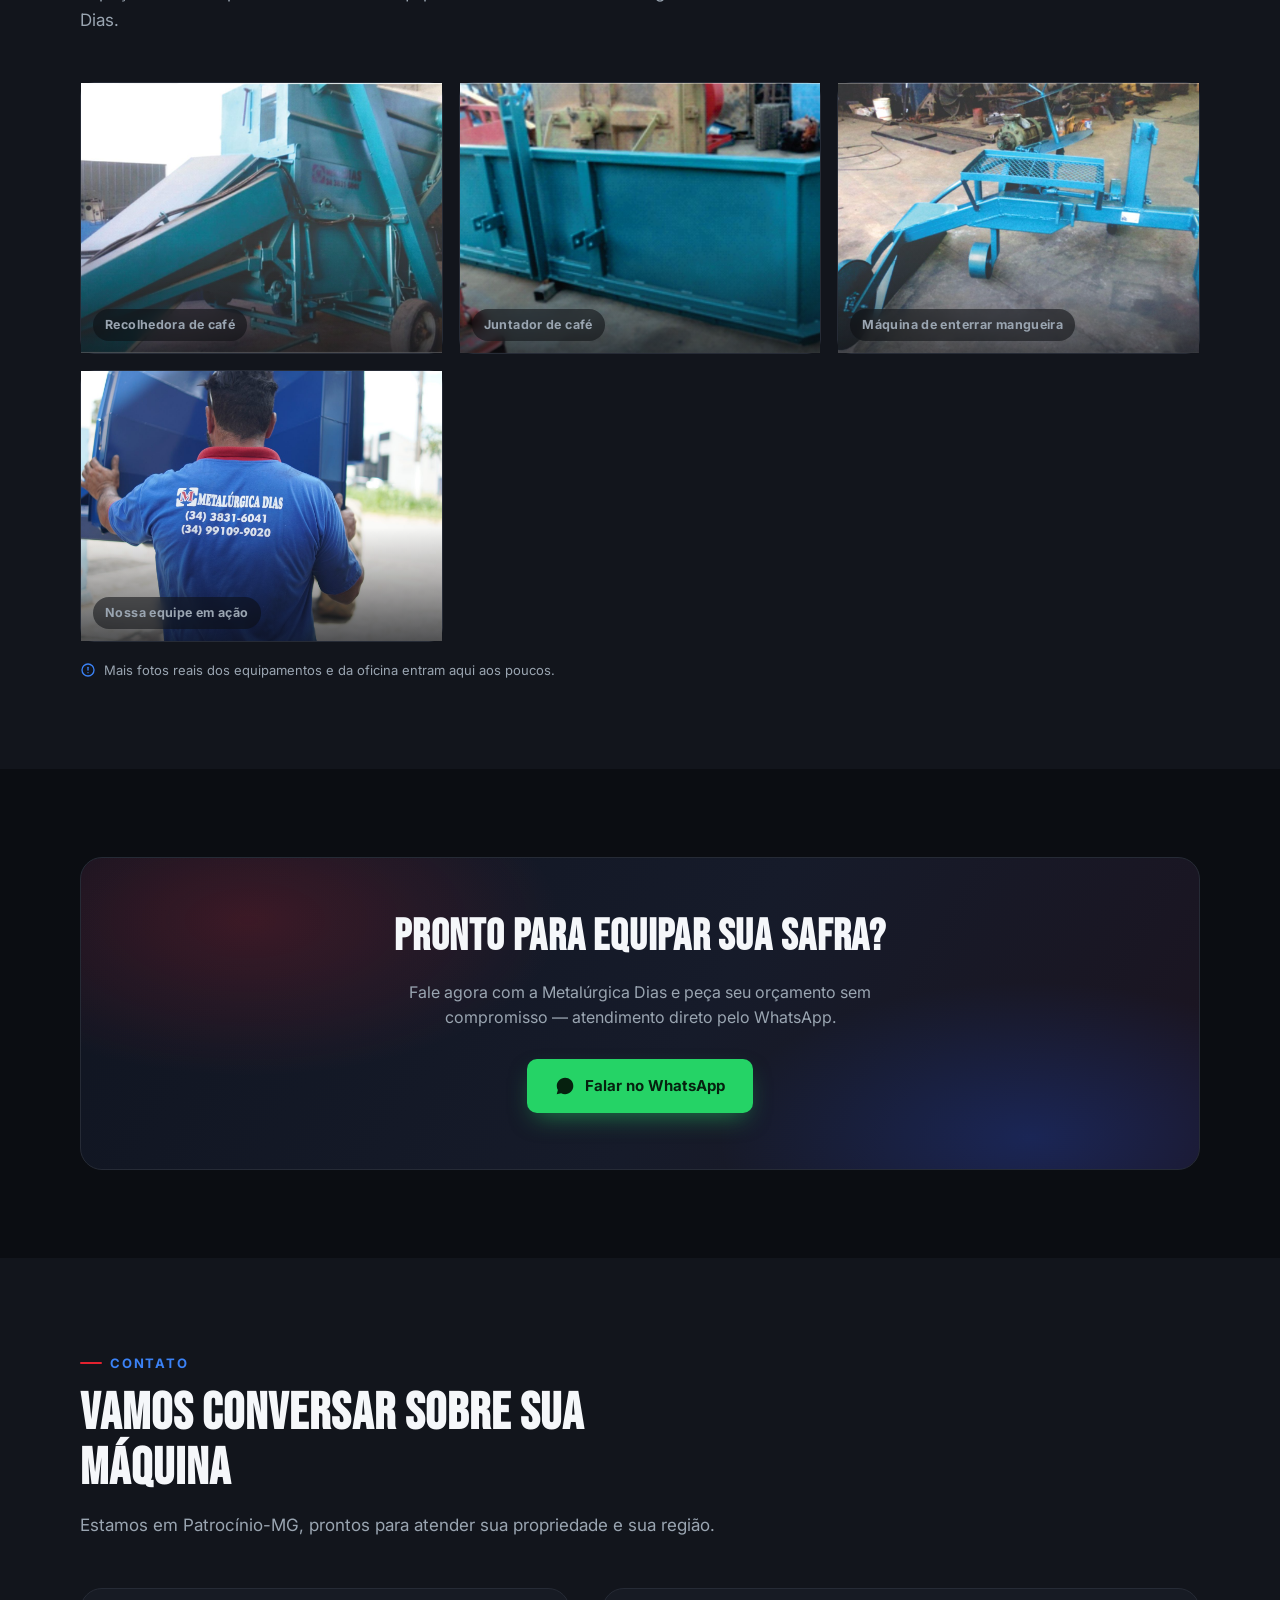
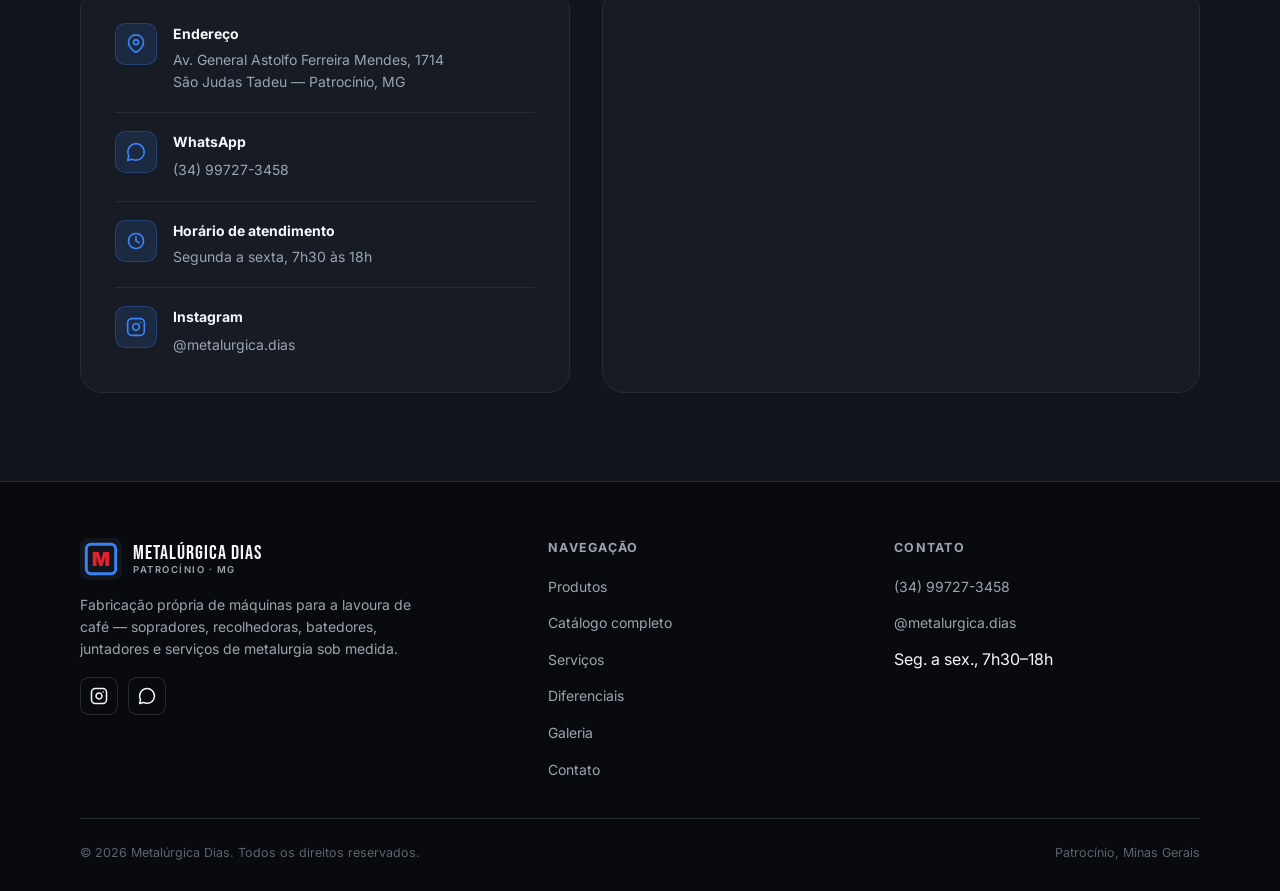
==== commit 54073061: "Adiciona botão de catálogo completo no hero Co-Authored-By: Claude Sonnet 5 <noreply@anthropic.com> " ====
--- a/index.html
+++ b/index.html
@@ -1,6 +1,7 @@
 <!DOCTYPE html>
 <html lang="pt-BR">
 <head>
+<script>if('scrollRestoration' in history){history.scrollRestoration='manual';}</script>
 <meta charset="UTF-8">
 <meta name="viewport" content="width=device-width, initial-scale=1">
 <title>Metalúrgica Dias — Máquinas para Café | Patrocínio, MG</title>
@@ -99,6 +100,10 @@
         <a class="btn btn-outline" href="#produtos">
           Ver produtos
           <svg viewBox="0 0 24 24" fill="none" stroke="currentColor" stroke-width="2" stroke-linecap="round" stroke-linejoin="round" aria-hidden="true"><line x1="7" y1="17" x2="17" y2="7"/><polyline points="7 7 17 7 17 17"/></svg>
+        </a>
+        <a class="btn btn-outline btn-wrap" href="catalogo.html">
+          Ver catálogo completo
+          <svg viewBox="0 0 24 24" fill="none" stroke="currentColor" stroke-width="2" stroke-linecap="round" stroke-linejoin="round" aria-hidden="true"><line x1="5" y1="12" x2="19" y2="12"/><polyline points="12 5 19 12 12 19"/></svg>
         </a>
       </div>
       <ul class="hero-meta reveal" style="--rd:.24s">
@@ -547,6 +552,16 @@
 
 <script>
 (function(){
+  // Sempre que a página for recarregada (F5/atualizar), volta pro topo em vez de manter a posição de scroll ou pular pra âncora da URL
+  try {
+    var navEntry = performance.getEntriesByType && performance.getEntriesByType('navigation')[0];
+    var isReload = (navEntry && navEntry.type === 'reload') || (performance.navigation && performance.navigation.type === 1);
+    if(isReload){
+      window.scrollTo(0, 0);
+      window.addEventListener('load', function(){ window.scrollTo(0, 0); });
+    }
+  } catch(e) {}
+
   var header = document.getElementById('siteHeader');
   var onScroll = function(){
     header.classList.toggle('scrolled', window.scrollY > 12);
--- a/styles.css
+++ b/styles.css
@@ -219,13 +219,25 @@
   border:1px solid var(--border);border-radius:var(--radius);box-shadow:var(--shadow-md);
   padding:16px 18px;display:flex;gap:12px;align-items:flex-start;max-width:230px;
 }
-.spec-card--right{flex-direction:column;gap:10px}
+.spec-card--right{
+  flex-direction:column;gap:10px;
+  border:1.5px solid transparent;border-radius:20px;padding:20px 22px;
+  background:
+    linear-gradient(155deg,#0a0b10 0%,#1a1c24 55%,#0a0b10 100%) padding-box,
+    linear-gradient(125deg,#14151c,var(--primary) 42%,var(--accent) 68%,#14151c) border-box;
+  background-clip:padding-box, border-box;
+  box-shadow:0 16px 36px -8px rgba(0,0,0,.5),0 0 26px -6px rgba(59,130,246,.28);
+}
 .spec-card-icon{width:38px;height:38px;border-radius:9px;flex:none;background:linear-gradient(155deg,rgba(59,130,246,.25),rgba(59,130,246,.05));border:1px solid rgba(59,130,246,.3);display:flex;align-items:center;justify-content:center}
 .spec-card-icon svg{width:19px;height:19px;color:var(--primary-light)}
 .spec-card-text{font-size:13px;color:var(--text-muted);line-height:1.4}
 .spec-card-number{display:flex;align-items:baseline;gap:6px;font-family:'Bebas Neue',sans-serif}
 .spec-card-number span{font-size:44px;line-height:1;color:var(--text)}
 .spec-card-number small{font-size:12.5px;color:var(--text-muted);text-transform:uppercase;letter-spacing:.06em;font-family:'Inter',sans-serif;font-weight:600}
+.spec-card--right .spec-card-number span{
+  background:linear-gradient(135deg,#fff,var(--primary-light));
+  -webkit-background-clip:text;background-clip:text;color:transparent;
+}
 @media(min-width:980px){
   .feature-visual{padding:26px}
   .spec-card--left{position:absolute;left:-28px;bottom:-18px;z-index:2}
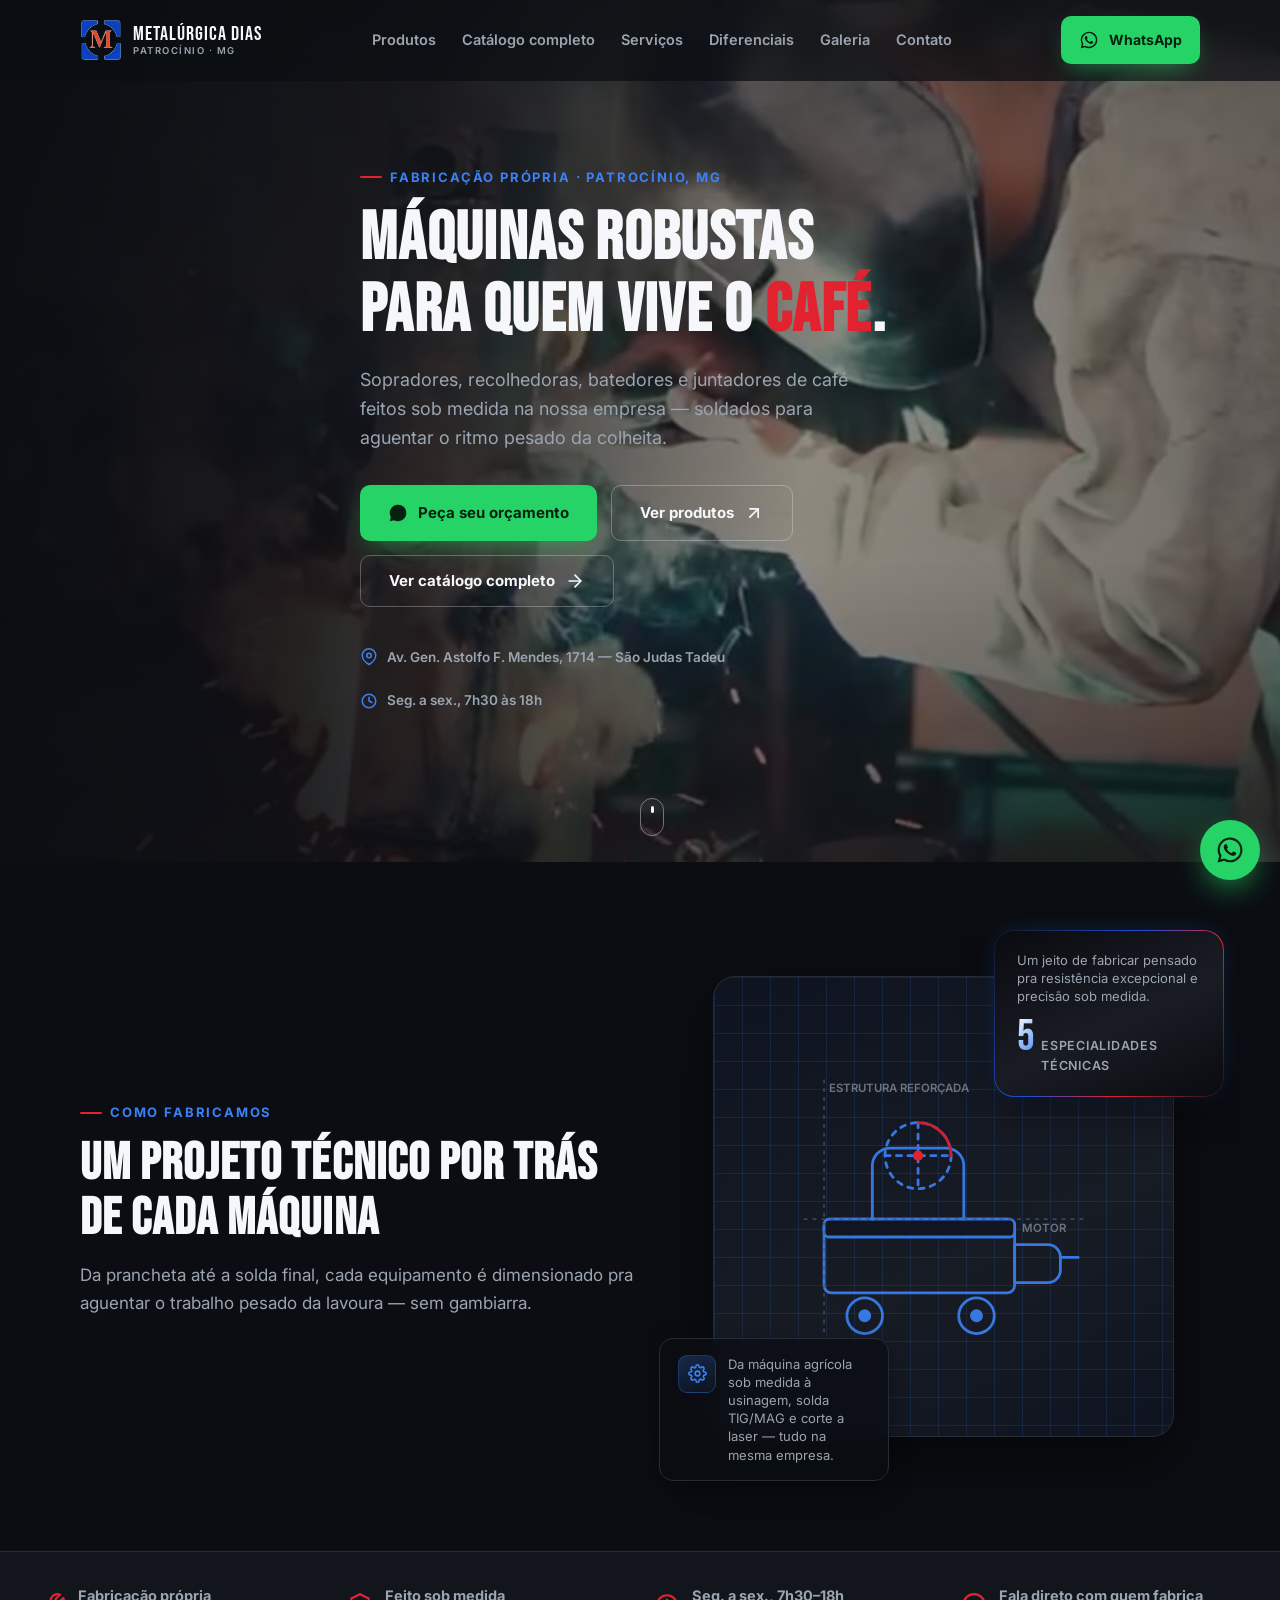
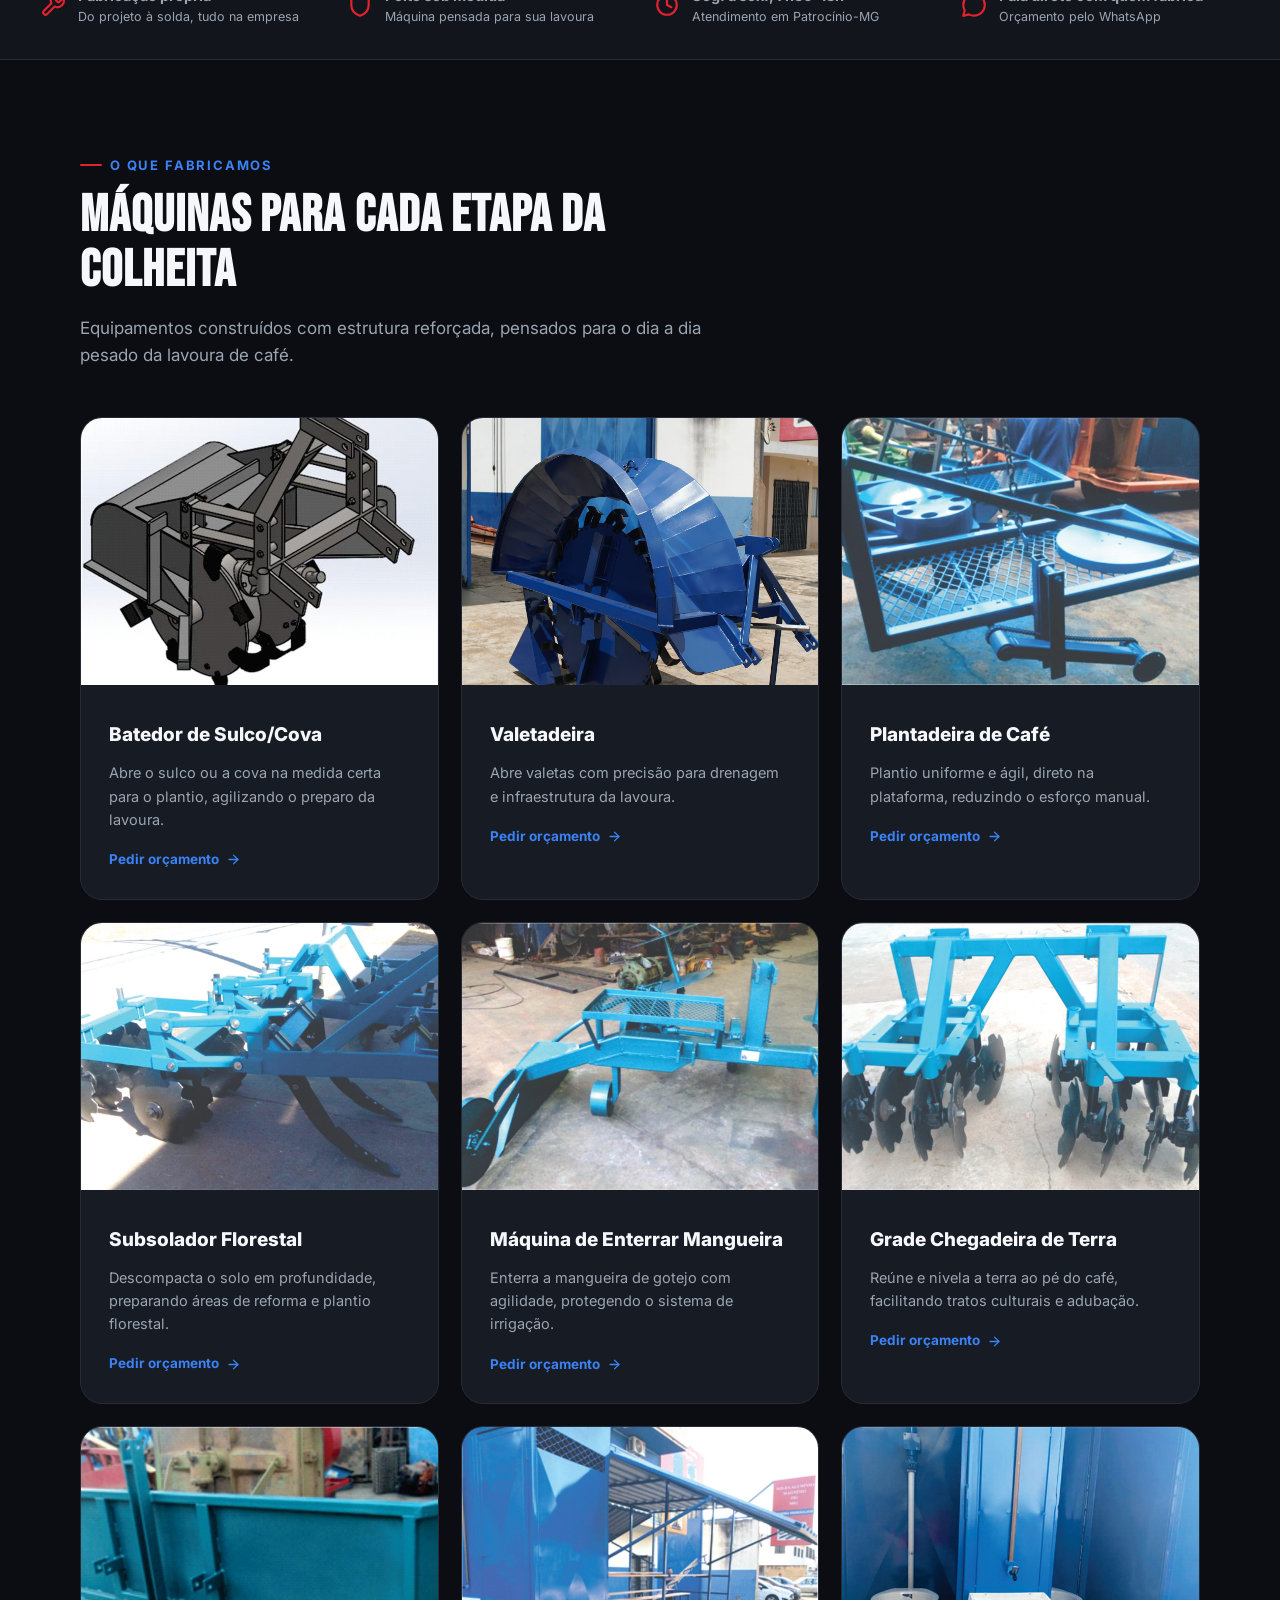
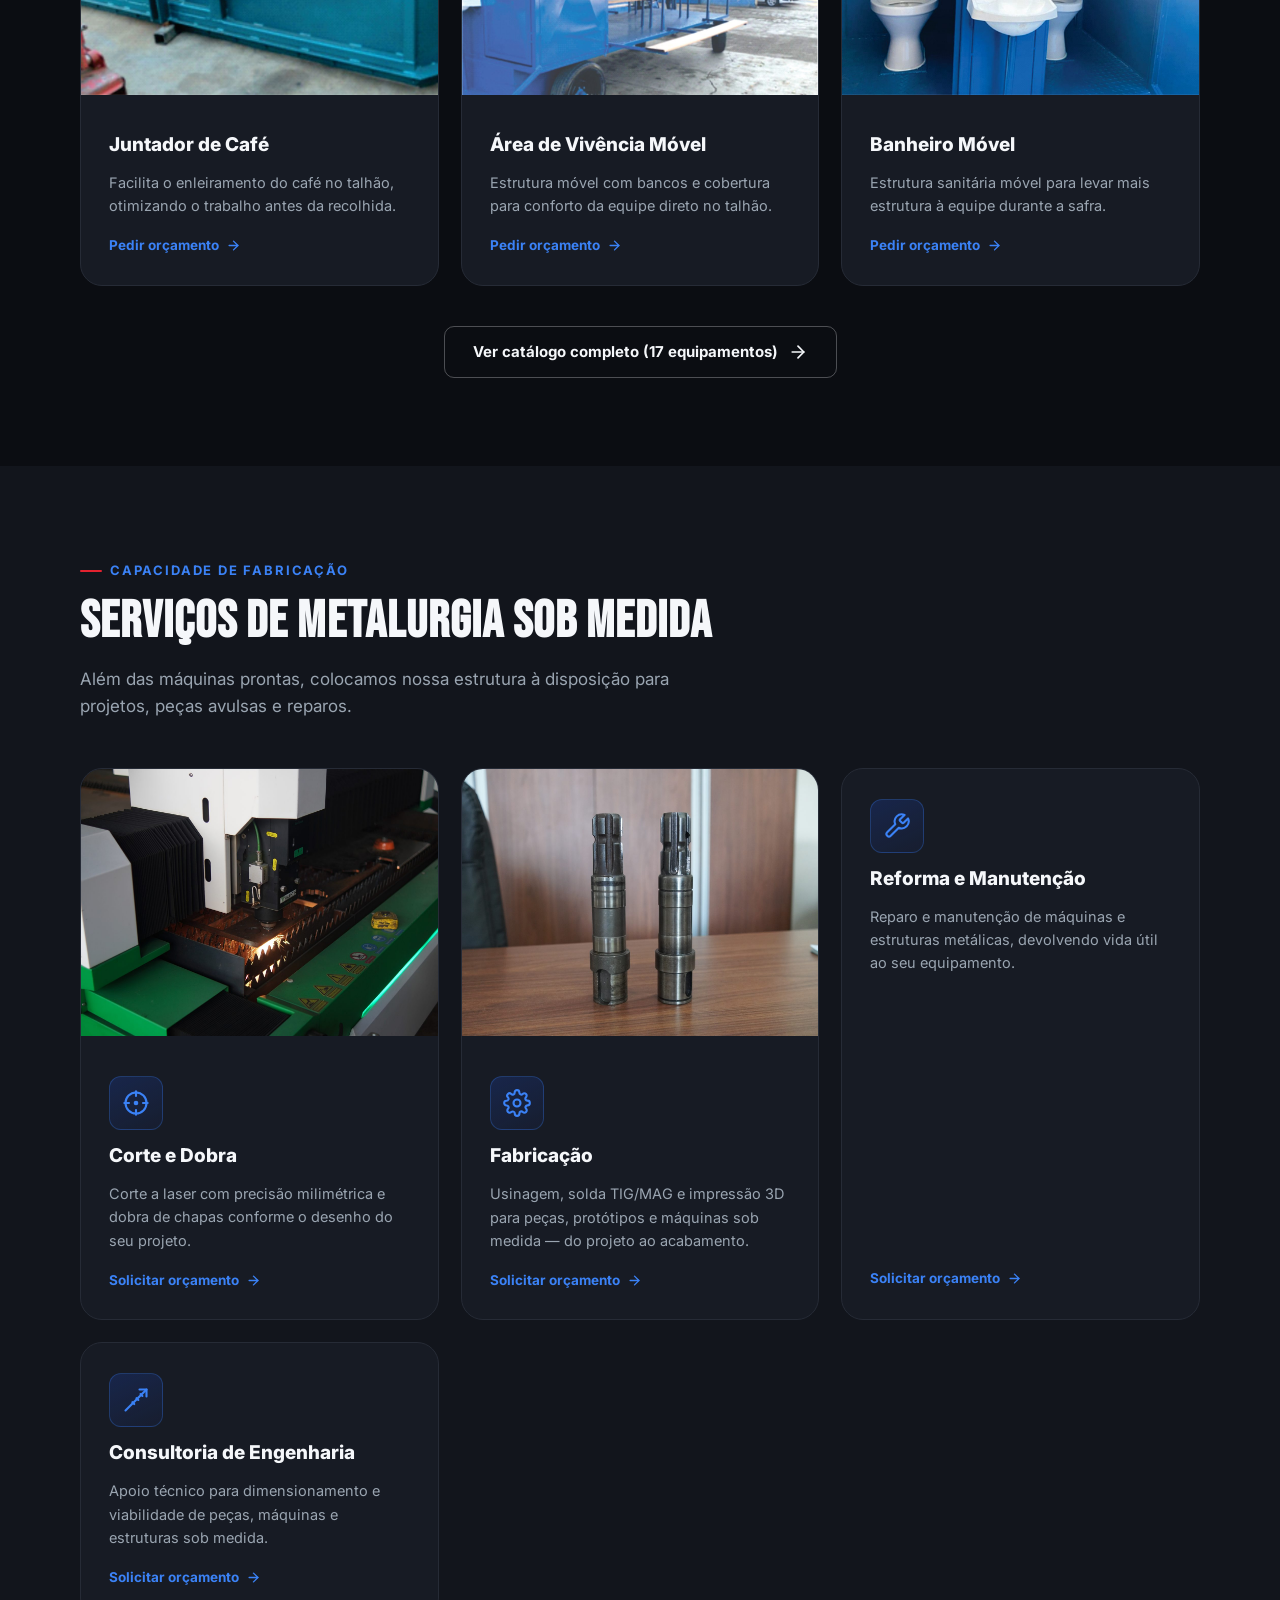
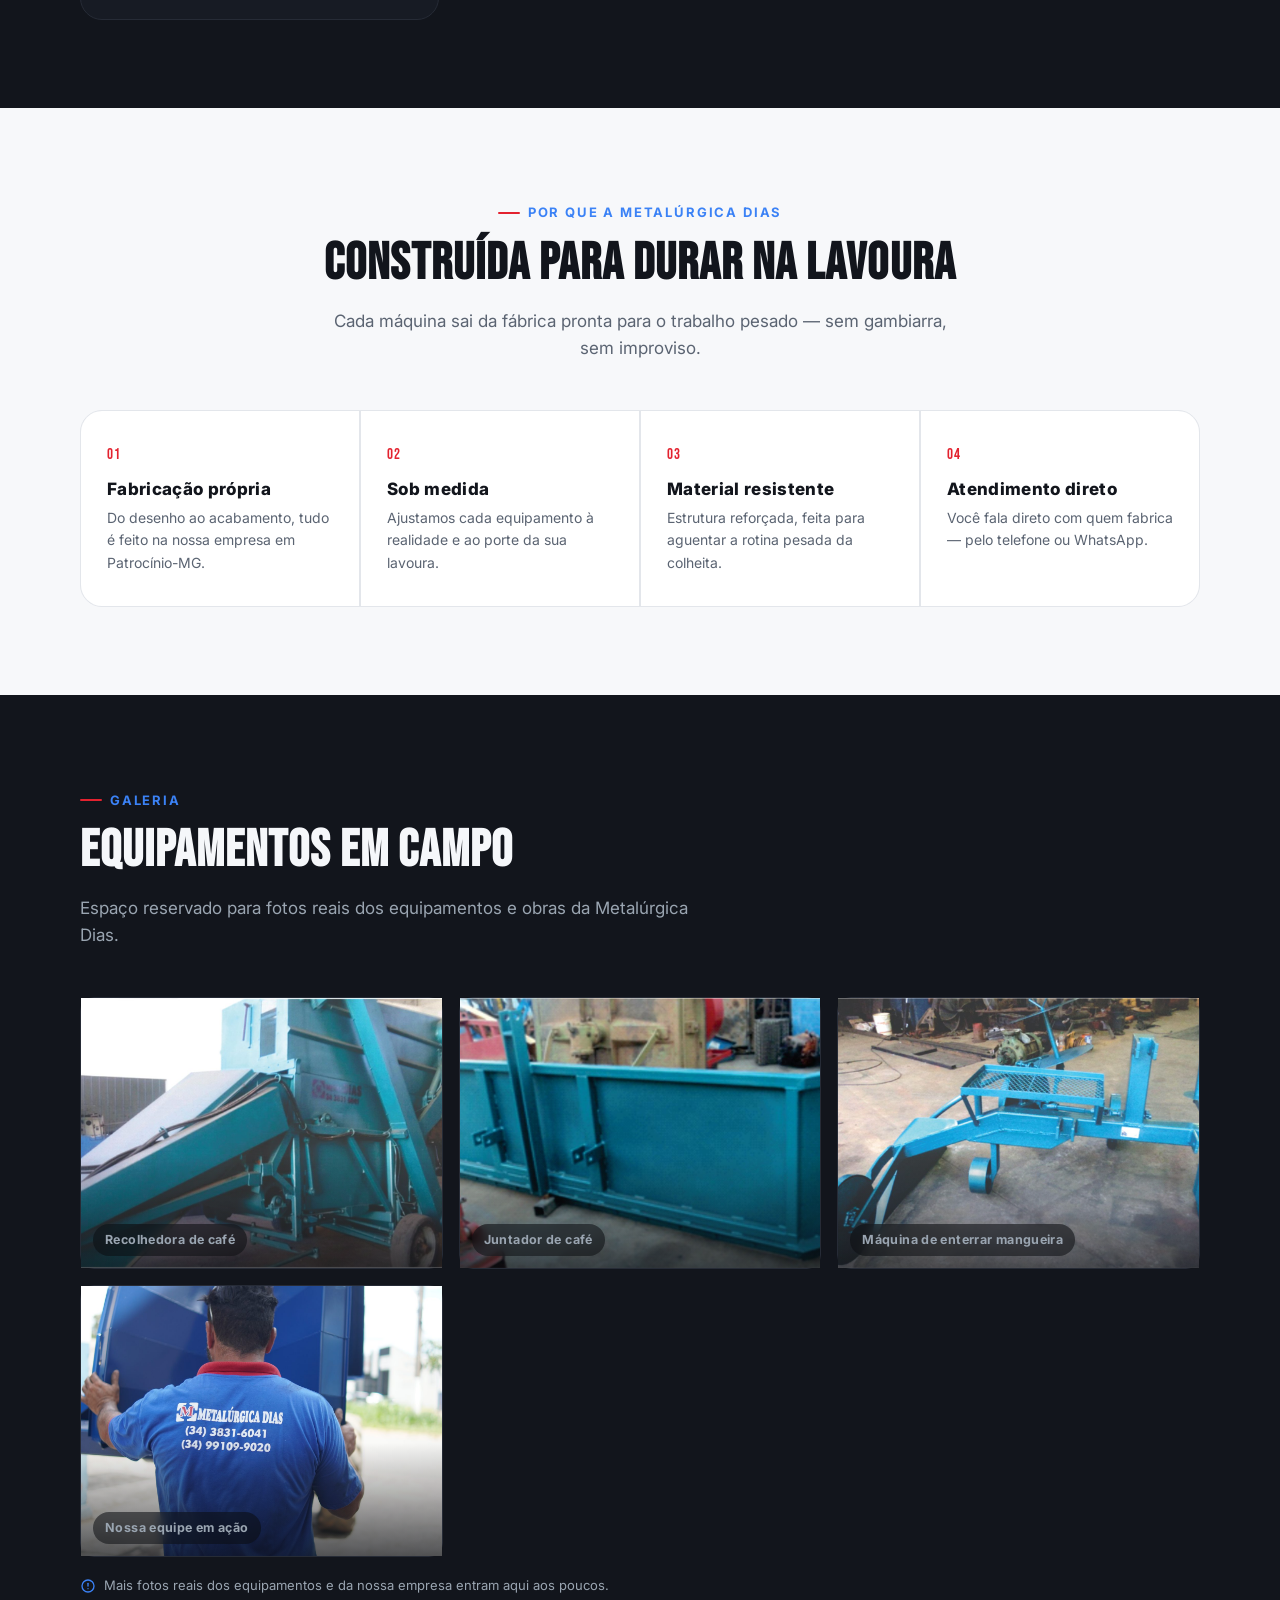
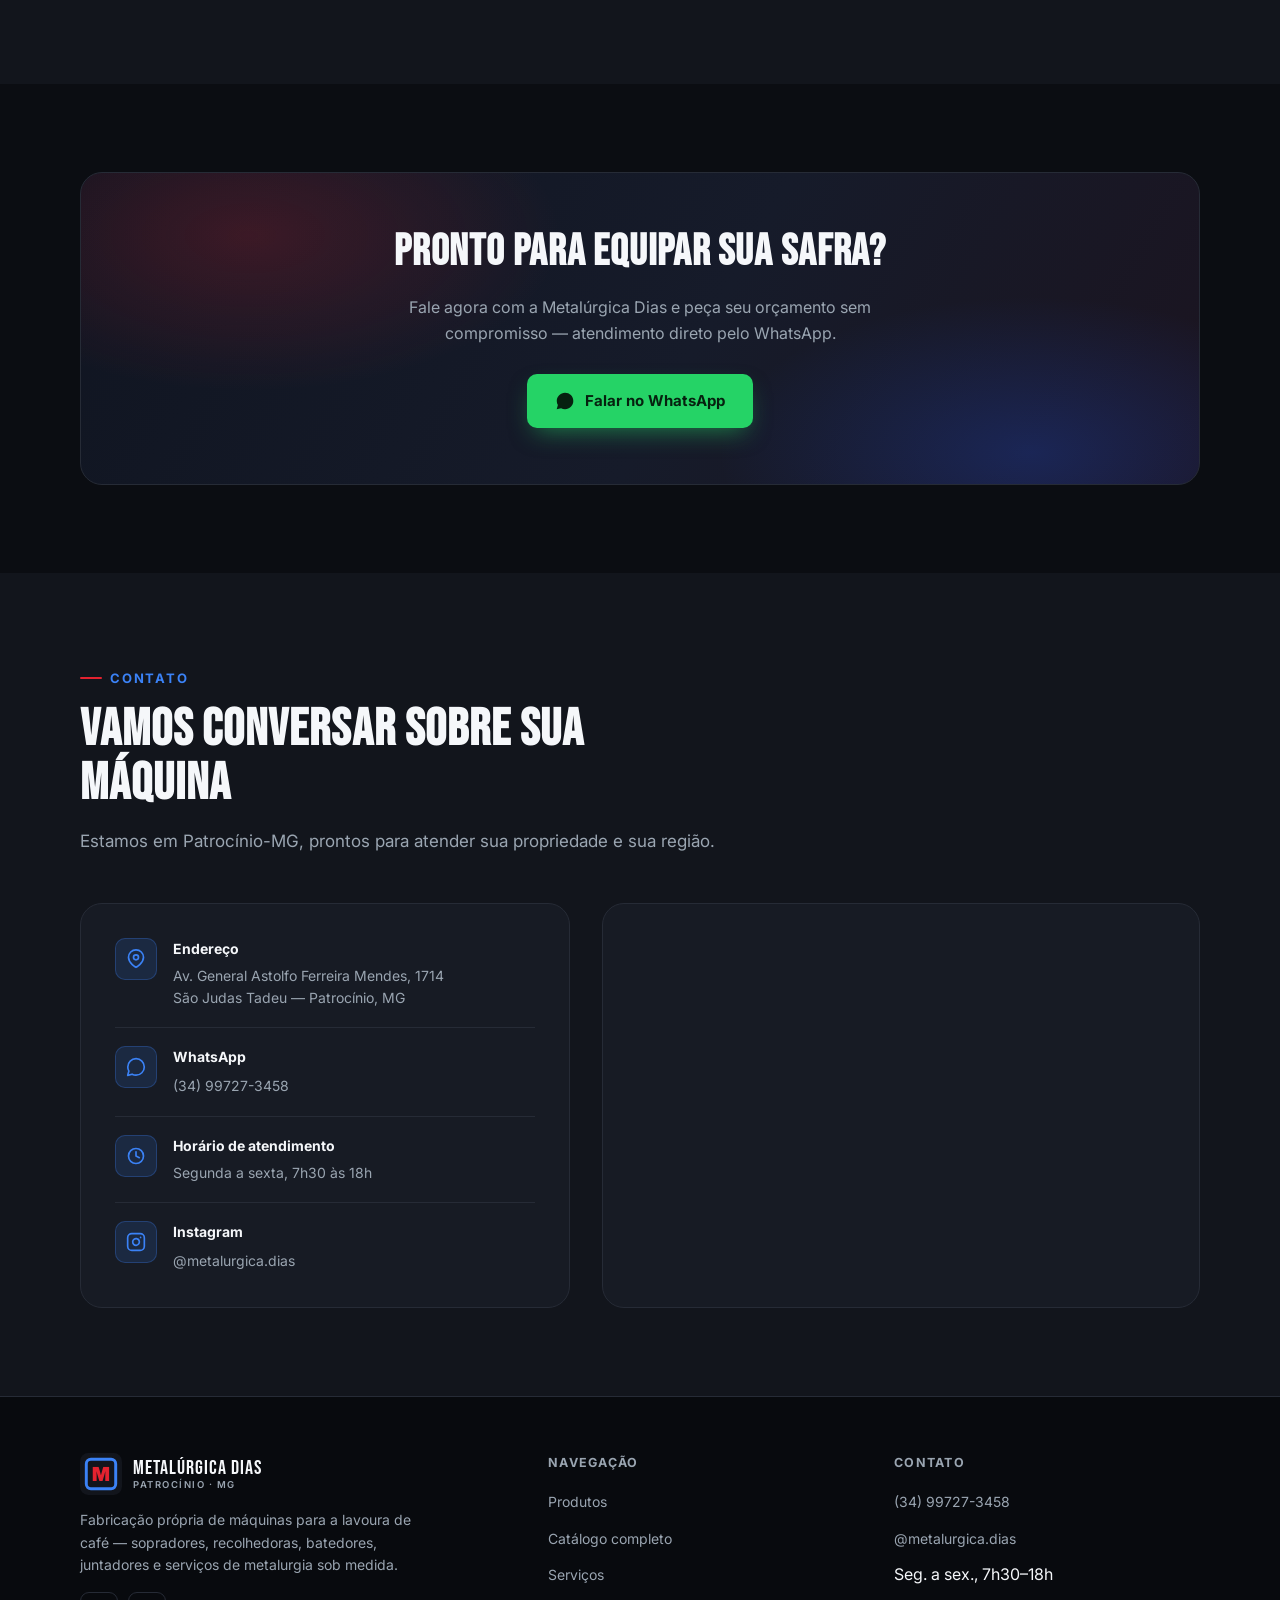
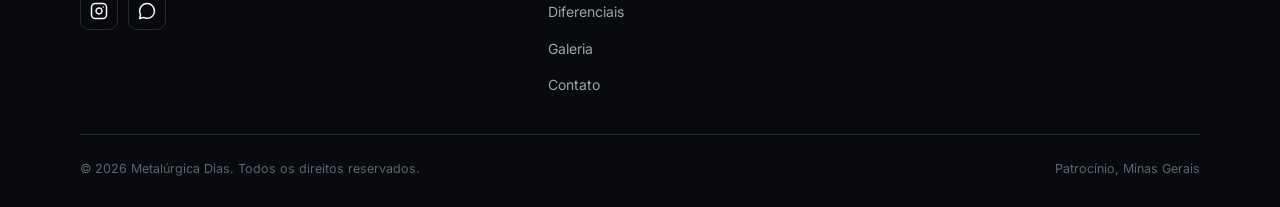
==== commit aee3b3de: "Aplica ajustes pedidos pelo cliente: logo real, texto e catálogo da home - Troca a logo recriada em " ====
--- a/index.html
+++ b/index.html
@@ -19,7 +19,7 @@
 <meta name="twitter:title" content="Metalúrgica Dias — Máquinas para Café">
 <meta name="twitter:description" content="Máquinas para lavoura de café e serviços de metalurgia sob medida: usinagem, solda TIG/MAG, corte a laser, dobra de chapas e impressão 3D.">
 <meta name="twitter:image" content="https://rafaelsilva308.github.io/metalurgica-dias/assets/og-home.jpg">
-<link rel="icon" href="data:image/svg+xml,%3Csvg xmlns='http://www.w3.org/2000/svg' viewBox='0 0 100 100'%3E%3Crect width='100' height='100' rx='18' fill='%230B0D12'/%3E%3Crect x='14' y='14' width='72' height='72' rx='10' fill='none' stroke='%231D4ED8' stroke-width='7'/%3E%3Ctext x='50' y='68' font-family='Arial Black, sans-serif' font-weight='900' font-size='52' fill='%23E11D2E' text-anchor='middle'%3EM%3C/text%3E%3C/svg%3E">
+<link rel="icon" type="image/png" href="assets/logo.png">
 <link rel="preconnect" href="https://fonts.googleapis.com">
 <link rel="preconnect" href="https://fonts.gstatic.com" crossorigin>
 <link href="https://fonts.googleapis.com/css2?family=Bebas+Neue&family=Inter:wght@400;500;600;700;800&display=swap" rel="stylesheet">
@@ -31,11 +31,7 @@
 <header class="site-header" id="siteHeader">
   <div class="container header-inner">
     <a href="#topo" class="brand" aria-label="Metalúrgica Dias — início">
-      <svg class="brand-mark" viewBox="0 0 100 100" fill="none" aria-hidden="true">
-        <rect width="100" height="100" rx="20" fill="#0B0D12"/>
-        <rect x="15" y="15" width="70" height="70" rx="11" stroke="#3B82F6" stroke-width="7"/>
-        <text x="50" y="67" font-family="Arial Black, Inter, sans-serif" font-weight="900" font-size="46" fill="#E3222F" text-anchor="middle">M</text>
-      </svg>
+      <img class="brand-mark" src="assets/logo.png" alt="" width="619" height="602">
       <span class="brand-word">METALÚRGICA DIAS<span>Patrocínio &middot; MG</span></span>
     </a>
 
@@ -85,13 +81,14 @@
       <video class="hero-bg-video" autoplay muted loop playsinline poster="assets/hero-video-poster.jpg">
         <source src="assets/hero-video.mp4" type="video/mp4">
       </video>
+      <div class="hero-bg-poster" style="background-image:url('assets/hero-video-poster.jpg')"></div>
       <div class="hero-bg-overlay"></div>
     </div>
 
     <div class="container hero-content">
       <span class="eyebrow reveal">Fabricação própria &middot; Patrocínio, MG</span>
       <h1 class="reveal" style="--rd:.06s">Máquinas robustas para quem vive o <em>café</em>.</h1>
-      <p class="hero-sub reveal" style="--rd:.12s">Sopradores, recolhedoras, batedores e juntadores de café feitos sob medida na oficina da Metalúrgica Dias — soldados para aguentar o ritmo pesado da colheita.</p>
+      <p class="hero-sub reveal" style="--rd:.12s">Sopradores, recolhedoras, batedores e juntadores de café feitos sob medida na nossa empresa — soldados para aguentar o ritmo pesado da colheita.</p>
       <div class="hero-actions reveal" style="--rd:.18s">
         <a class="btn btn-whatsapp" href="https://wa.me/5534997273458?text=Ol%C3%A1%2C%20vi%20o%20site%20da%20Metal%C3%BArgica%20Dias%20e%20gostaria%20de%20um%20or%C3%A7amento." target="_blank" rel="noopener">
           <svg viewBox="0 0 24 24" fill="currentColor" aria-hidden="true"><path d="M12.04 2C6.58 2 2.13 6.45 2.13 11.91c0 1.75.46 3.46 1.32 4.97L2.05 22l5.25-1.38a9.9 9.9 0 0 0 4.74 1.2h.01c5.46 0 9.9-4.45 9.9-9.91 0-2.65-1.03-5.14-2.9-7.01A9.82 9.82 0 0 0 12.04 2z"/></svg>
@@ -167,7 +164,7 @@
           <div class="spec-card-icon">
             <svg viewBox="0 0 24 24" fill="none" stroke="currentColor" stroke-width="2" stroke-linecap="round" stroke-linejoin="round" aria-hidden="true"><circle cx="12" cy="12" r="3"/><path d="M19.4 15a1.65 1.65 0 0 0 .33 1.82l.06.06a2 2 0 1 1-2.83 2.83l-.06-.06a1.65 1.65 0 0 0-1.82-.33 1.65 1.65 0 0 0-1 1.51V21a2 2 0 0 1-4 0v-.09A1.65 1.65 0 0 0 9 19.4a1.65 1.65 0 0 0-1.82.33l-.06.06a2 2 0 1 1-2.83-2.83l.06-.06a1.65 1.65 0 0 0 .33-1.82 1.65 1.65 0 0 0-1.51-1H3a2 2 0 0 1 0-4h.09A1.65 1.65 0 0 0 4.6 9a1.65 1.65 0 0 0-.33-1.82l-.06-.06a2 2 0 1 1 2.83-2.83l.06.06a1.65 1.65 0 0 0 1.82.33H9a1.65 1.65 0 0 0 1-1.51V3a2 2 0 0 1 4 0v.09a1.65 1.65 0 0 0 1 1.51 1.65 1.65 0 0 0 1.82-.33l.06-.06a2 2 0 1 1 2.83 2.83l-.06.06a1.65 1.65 0 0 0-.33 1.82V9a1.65 1.65 0 0 0 1.51 1H21a2 2 0 0 1 0 4h-.09a1.65 1.65 0 0 0-1.51 1z"/></svg>
           </div>
-          <p class="spec-card-text">Da máquina agrícola sob medida à usinagem, solda TIG/MAG e corte a laser — tudo na mesma oficina.</p>
+          <p class="spec-card-text">Da máquina agrícola sob medida à usinagem, solda TIG/MAG e corte a laser — tudo na mesma empresa.</p>
         </div>
       </div>
     </div>
@@ -178,7 +175,7 @@
     <div class="container trust-grid">
       <div class="trust-item">
         <svg viewBox="0 0 24 24" fill="none" stroke="currentColor" stroke-width="2" stroke-linecap="round" stroke-linejoin="round" aria-hidden="true"><path d="M14.7 6.3a1 1 0 0 0 0 1.4l1.6 1.6a1 1 0 0 0 1.4 0l3.77-3.77a6 6 0 0 1-7.94 7.94l-6.91 6.91a2.12 2.12 0 0 1-3-3l6.91-6.91a6 6 0 0 1 7.94-7.94l-3.76 3.76z"/></svg>
-        <span><strong>Fabricação própria</strong><span>Do projeto à solda, tudo na oficina</span></span>
+        <span><strong>Fabricação própria</strong><span>Do projeto à solda, tudo na empresa</span></span>
       </div>
       <div class="trust-item">
         <svg viewBox="0 0 24 24" fill="none" stroke="currentColor" stroke-width="2" stroke-linecap="round" stroke-linejoin="round" aria-hidden="true"><path d="M12 2l8 4v6c0 5-3.4 8.4-8 10-4.6-1.6-8-5-8-10V6l8-4z"/></svg>
@@ -205,70 +202,103 @@
       </div>
 
       <div class="product-grid">
-        <article class="product-card reveal">
-          <div class="product-icon">
-            <svg viewBox="0 0 24 24" fill="none" stroke="currentColor" stroke-width="1.8" stroke-linecap="round" stroke-linejoin="round" aria-hidden="true"><path d="M12 3a3 3 0 0 1 3 3c0 1.5-1.5 2.5-3 2.5S9 7.5 9 6"/><path d="M12 21a3 3 0 0 0 3-3c0-1.5-1.5-2.5-3-2.5s-3 1-3 2.5"/><path d="M21 12a3 3 0 0 1-3 3c-1.5 0-2.5-1.5-2.5-3s1-3 2.5-3"/><path d="M3 12a3 3 0 0 0 3 3c1.5 0 2.5-1.5 2.5-3S7.5 9 6 9"/><circle cx="12" cy="12" r="1.6" fill="currentColor" stroke="none"/></svg>
-          </div>
-          <h3>Sopradores de Café</h3>
-          <p>Alta vazão de ar para limpeza e secagem eficiente do café na pós-colheita, com menor esforço e mais agilidade.</p>
-          <a class="product-link" href="https://wa.me/5534997273458?text=Ol%C3%A1%2C%20tenho%20interesse%20em%20um%20SOPRADOR%20DE%20CAF%C3%89." target="_blank" rel="noopener">Pedir orçamento
-            <svg viewBox="0 0 24 24" fill="none" stroke="currentColor" stroke-width="2.2" stroke-linecap="round" stroke-linejoin="round" aria-hidden="true"><line x1="5" y1="12" x2="19" y2="12"/><polyline points="12 5 19 12 12 19"/></svg>
-          </a>
-        </article>
-
-        <article class="product-card reveal">
-          <div class="product-icon">
-            <svg viewBox="0 0 24 24" fill="none" stroke="currentColor" stroke-width="1.8" stroke-linecap="round" stroke-linejoin="round" aria-hidden="true"><rect x="3" y="13" width="14" height="6" rx="1.5"/><path d="M17 15h2.2a1.8 1.8 0 0 1 1.8 1.8V19h-4z"/><circle cx="7" cy="19.5" r="1.6"/><circle cx="14" cy="19.5" r="1.6"/><path d="M6 13V7a1 1 0 0 1 1-1h6l3 4"/></svg>
-          </div>
-          <h3>Recolhedoras de Café</h3>
-          <p>Praticidade e agilidade para recolher o café direto da lavoura, reduzindo tempo e mão de obra na colheita.</p>
-          <a class="product-link" href="https://wa.me/5534997273458?text=Ol%C3%A1%2C%20tenho%20interesse%20em%20uma%20RECOLHEDORA%20DE%20CAF%C3%89." target="_blank" rel="noopener">Pedir orçamento
-            <svg viewBox="0 0 24 24" fill="none" stroke="currentColor" stroke-width="2.2" stroke-linecap="round" stroke-linejoin="round" aria-hidden="true"><line x1="5" y1="12" x2="19" y2="12"/><polyline points="12 5 19 12 12 19"/></svg>
-          </a>
-        </article>
-
-        <article class="product-card reveal">
-          <div class="product-icon">
-            <svg viewBox="0 0 24 24" fill="none" stroke="currentColor" stroke-width="1.8" stroke-linecap="round" stroke-linejoin="round" aria-hidden="true"><path d="M14 3l7 7-3 3-7-7z"/><path d="M14.5 8.5L4 19l-1 3 3-1L16.5 10.5"/></svg>
-          </div>
-          <h3>Batedores / Derriçadeiras</h3>
-          <p>Equipamentos que agilizam a derriça do café, aumentando o rendimento da equipe durante a colheita.</p>
-          <a class="product-link" href="https://wa.me/5534997273458?text=Ol%C3%A1%2C%20tenho%20interesse%20em%20um%20BATEDOR%2FDERRI%C3%87ADEIRA%20DE%20CAF%C3%89." target="_blank" rel="noopener">Pedir orçamento
-            <svg viewBox="0 0 24 24" fill="none" stroke="currentColor" stroke-width="2.2" stroke-linecap="round" stroke-linejoin="round" aria-hidden="true"><line x1="5" y1="12" x2="19" y2="12"/><polyline points="12 5 19 12 12 19"/></svg>
-          </a>
-        </article>
-
-        <article class="product-card reveal">
-          <div class="product-icon">
-            <svg viewBox="0 0 24 24" fill="none" stroke="currentColor" stroke-width="1.8" stroke-linecap="round" stroke-linejoin="round" aria-hidden="true"><path d="M3 20c3-1 5-1 8 0s5 1 8 0"/><path d="M6 20V9M12 20v-7M18 20V7"/><path d="M4 9l2-3 2 3M10 12l2-3 2 3M16 7l2-3 2 3"/></svg>
-          </div>
-          <h3>Juntadores de Café</h3>
-          <p>Facilitam o enleiramento do café no talhão, otimizando o trabalho da equipe antes da recolhida.</p>
-          <a class="product-link" href="https://wa.me/5534997273458?text=Ol%C3%A1%2C%20tenho%20interesse%20em%20um%20JUNTADOR%20DE%20CAF%C3%89." target="_blank" rel="noopener">Pedir orçamento
-            <svg viewBox="0 0 24 24" fill="none" stroke="currentColor" stroke-width="2.2" stroke-linecap="round" stroke-linejoin="round" aria-hidden="true"><line x1="5" y1="12" x2="19" y2="12"/><polyline points="12 5 19 12 12 19"/></svg>
-          </a>
-        </article>
-
-        <article class="product-card reveal">
-          <div class="product-icon">
-            <svg viewBox="0 0 24 24" fill="none" stroke="currentColor" stroke-width="1.8" stroke-linecap="round" stroke-linejoin="round" aria-hidden="true"><path d="M2 21c3-4 6-6 9-9"/><path d="M11 12l6.5-6.5a2.1 2.1 0 0 1 3 3L14 15"/><path d="M17 4l3 3"/></svg>
-          </div>
-          <h3>Máquinas de Enterrar</h3>
-          <p>Soluções para preparo e manejo do solo, ajudando na incorporação de adubo e restos de cultura.</p>
-          <a class="product-link" href="https://wa.me/5534997273458?text=Ol%C3%A1%2C%20tenho%20interesse%20em%20uma%20M%C3%81QUINA%20DE%20ENTERRAR." target="_blank" rel="noopener">Pedir orçamento
-            <svg viewBox="0 0 24 24" fill="none" stroke="currentColor" stroke-width="2.2" stroke-linecap="round" stroke-linejoin="round" aria-hidden="true"><line x1="5" y1="12" x2="19" y2="12"/><polyline points="12 5 19 12 12 19"/></svg>
-          </a>
-        </article>
-
-        <article class="product-card reveal">
-          <div class="product-icon">
-            <svg viewBox="0 0 24 24" fill="none" stroke="currentColor" stroke-width="1.8" stroke-linecap="round" stroke-linejoin="round" aria-hidden="true"><path d="M14.7 6.3a1 1 0 0 0 0 1.4l1.6 1.6a1 1 0 0 0 1.4 0l3.77-3.77a6 6 0 0 1-7.94 7.94l-6.91 6.91a2.12 2.12 0 0 1-3-3l6.91-6.91a6 6 0 0 1 7.94-7.94l-3.76 3.76z"/></svg>
-          </div>
-          <h3>Serviços de Metalurgia</h3>
-          <p>Usinagem, solda TIG/MAG, corte a laser, dobra de chapas e impressão 3D — peças avulsas e projetos sob medida além das máquinas.</p>
-          <a class="product-link" href="#servicos">Ver todos os serviços
-            <svg viewBox="0 0 24 24" fill="none" stroke="currentColor" stroke-width="2.2" stroke-linecap="round" stroke-linejoin="round" aria-hidden="true"><line x1="5" y1="12" x2="19" y2="12"/><polyline points="12 5 19 12 12 19"/></svg>
-          </a>
+        <article class="product-card product-card--photo reveal">
+          <div class="product-card-media"><img src="assets/produtos/batedor-de-sulco.jpg" alt="Batedor de sulco/cova da Metalúrgica Dias" loading="lazy" width="1400" height="1185"></div>
+          <div class="product-card-body">
+            <h3>Batedor de Sulco/Cova</h3>
+            <p>Abre o sulco ou a cova na medida certa para o plantio, agilizando o preparo da lavoura.</p>
+            <a class="product-link" href="https://wa.me/5534997273458?text=Ol%C3%A1%2C%20tenho%20interesse%20no%20BATEDOR%20DE%20SULCO%2FCOVA." target="_blank" rel="noopener">Pedir orçamento
+              <svg viewBox="0 0 24 24" fill="none" stroke="currentColor" stroke-width="2.2" stroke-linecap="round" stroke-linejoin="round" aria-hidden="true"><line x1="5" y1="12" x2="19" y2="12"/><polyline points="12 5 19 12 12 19"/></svg>
+            </a>
+          </div>
+        </article>
+
+        <article class="product-card product-card--photo reveal">
+          <div class="product-card-media"><img src="assets/produtos/valetadeira.jpg" alt="Valetadeira da Metalúrgica Dias" loading="lazy" width="1400" height="1864"></div>
+          <div class="product-card-body">
+            <h3>Valetadeira</h3>
+            <p>Abre valetas com precisão para drenagem e infraestrutura da lavoura.</p>
+            <a class="product-link" href="https://wa.me/5534997273458?text=Ol%C3%A1%2C%20tenho%20interesse%20na%20VALETADEIRA." target="_blank" rel="noopener">Pedir orçamento
+              <svg viewBox="0 0 24 24" fill="none" stroke="currentColor" stroke-width="2.2" stroke-linecap="round" stroke-linejoin="round" aria-hidden="true"><line x1="5" y1="12" x2="19" y2="12"/><polyline points="12 5 19 12 12 19"/></svg>
+            </a>
+          </div>
+        </article>
+
+        <article class="product-card product-card--photo reveal">
+          <div class="product-card-media"><img src="assets/produtos/plantadeira-cafe-plataforma.jpg" alt="Plantadeira de café da Metalúrgica Dias" loading="lazy" width="1400" height="846"></div>
+          <div class="product-card-body">
+            <h3>Plantadeira de Café</h3>
+            <p>Plantio uniforme e ágil, direto na plataforma, reduzindo o esforço manual.</p>
+            <a class="product-link" href="https://wa.me/5534997273458?text=Ol%C3%A1%2C%20tenho%20interesse%20na%20PLANTADEIRA%20DE%20CAF%C3%89." target="_blank" rel="noopener">Pedir orçamento
+              <svg viewBox="0 0 24 24" fill="none" stroke="currentColor" stroke-width="2.2" stroke-linecap="round" stroke-linejoin="round" aria-hidden="true"><line x1="5" y1="12" x2="19" y2="12"/><polyline points="12 5 19 12 12 19"/></svg>
+            </a>
+          </div>
+        </article>
+
+        <article class="product-card product-card--photo reveal">
+          <div class="product-card-media"><img src="assets/produtos/subsolador-grade.jpg" alt="Subsolador florestal da Metalúrgica Dias" loading="lazy" width="1400" height="839"></div>
+          <div class="product-card-body">
+            <h3>Subsolador Florestal</h3>
+            <p>Descompacta o solo em profundidade, preparando áreas de reforma e plantio florestal.</p>
+            <a class="product-link" href="https://wa.me/5534997273458?text=Ol%C3%A1%2C%20tenho%20interesse%20no%20SUBSOLADOR%20FLORESTAL." target="_blank" rel="noopener">Pedir orçamento
+              <svg viewBox="0 0 24 24" fill="none" stroke="currentColor" stroke-width="2.2" stroke-linecap="round" stroke-linejoin="round" aria-hidden="true"><line x1="5" y1="12" x2="19" y2="12"/><polyline points="12 5 19 12 12 19"/></svg>
+            </a>
+          </div>
+        </article>
+
+        <article class="product-card product-card--photo reveal">
+          <div class="product-card-media"><img src="assets/produtos/maquina-enterrar-mangueira.jpg" alt="Máquina de enterrar mangueira da Metalúrgica Dias" loading="lazy" width="1400" height="863"></div>
+          <div class="product-card-body">
+            <h3>Máquina de Enterrar Mangueira</h3>
+            <p>Enterra a mangueira de gotejo com agilidade, protegendo o sistema de irrigação.</p>
+            <a class="product-link" href="https://wa.me/5534997273458?text=Ol%C3%A1%2C%20tenho%20interesse%20na%20M%C3%81QUINA%20DE%20ENTERRAR%20MANGUEIRA." target="_blank" rel="noopener">Pedir orçamento
+              <svg viewBox="0 0 24 24" fill="none" stroke="currentColor" stroke-width="2.2" stroke-linecap="round" stroke-linejoin="round" aria-hidden="true"><line x1="5" y1="12" x2="19" y2="12"/><polyline points="12 5 19 12 12 19"/></svg>
+            </a>
+          </div>
+        </article>
+
+        <article class="product-card product-card--photo reveal">
+          <div class="product-card-media"><img src="assets/produtos/grade-chegadeira-terra-2.jpg" alt="Grade chegadeira de terra da Metalúrgica Dias" loading="lazy" width="1400" height="916"></div>
+          <div class="product-card-body">
+            <h3>Grade Chegadeira de Terra</h3>
+            <p>Reúne e nivela a terra ao pé do café, facilitando tratos culturais e adubação.</p>
+            <a class="product-link" href="https://wa.me/5534997273458?text=Ol%C3%A1%2C%20tenho%20interesse%20na%20GRADE%20CHEGADEIRA%20DE%20TERRA." target="_blank" rel="noopener">Pedir orçamento
+              <svg viewBox="0 0 24 24" fill="none" stroke="currentColor" stroke-width="2.2" stroke-linecap="round" stroke-linejoin="round" aria-hidden="true"><line x1="5" y1="12" x2="19" y2="12"/><polyline points="12 5 19 12 12 19"/></svg>
+            </a>
+          </div>
+        </article>
+
+        <article class="product-card product-card--photo reveal">
+          <div class="product-card-media"><img src="assets/produtos/juntador-de-cafe.jpg" alt="Juntador de café da Metalúrgica Dias" loading="lazy" width="1400" height="709"></div>
+          <div class="product-card-body">
+            <h3>Juntador de Café</h3>
+            <p>Facilita o enleiramento do café no talhão, otimizando o trabalho antes da recolhida.</p>
+            <a class="product-link" href="https://wa.me/5534997273458?text=Ol%C3%A1%2C%20tenho%20interesse%20no%20JUNTADOR%20DE%20CAF%C3%89." target="_blank" rel="noopener">Pedir orçamento
+              <svg viewBox="0 0 24 24" fill="none" stroke="currentColor" stroke-width="2.2" stroke-linecap="round" stroke-linejoin="round" aria-hidden="true"><line x1="5" y1="12" x2="19" y2="12"/><polyline points="12 5 19 12 12 19"/></svg>
+            </a>
+          </div>
+        </article>
+
+        <article class="product-card product-card--photo reveal">
+          <div class="product-card-media"><img src="assets/produtos/area-vivencia-movel-a.jpg" alt="Área de vivência móvel da Metalúrgica Dias" loading="lazy" width="1201" height="1139"></div>
+          <div class="product-card-body">
+            <h3>Área de Vivência Móvel</h3>
+            <p>Estrutura móvel com bancos e cobertura para conforto da equipe direto no talhão.</p>
+            <a class="product-link" href="https://wa.me/5534997273458?text=Ol%C3%A1%2C%20tenho%20interesse%20na%20%C3%81REA%20DE%20VIV%C3%8ANCIA%20M%C3%93VEL." target="_blank" rel="noopener">Pedir orçamento
+              <svg viewBox="0 0 24 24" fill="none" stroke="currentColor" stroke-width="2.2" stroke-linecap="round" stroke-linejoin="round" aria-hidden="true"><line x1="5" y1="12" x2="19" y2="12"/><polyline points="12 5 19 12 12 19"/></svg>
+            </a>
+          </div>
+        </article>
+
+        <article class="product-card product-card--photo reveal">
+          <div class="product-card-media"><img src="assets/produtos/banheiro-movel.jpg" alt="Banheiro móvel da Metalúrgica Dias" loading="lazy" width="1400" height="916"></div>
+          <div class="product-card-body">
+            <h3>Banheiro Móvel</h3>
+            <p>Estrutura sanitária móvel para levar mais estrutura à equipe durante a safra.</p>
+            <a class="product-link" href="https://wa.me/5534997273458?text=Ol%C3%A1%2C%20tenho%20interesse%20no%20BANHEIRO%20M%C3%93VEL." target="_blank" rel="noopener">Pedir orçamento
+              <svg viewBox="0 0 24 24" fill="none" stroke="currentColor" stroke-width="2.2" stroke-linecap="round" stroke-linejoin="round" aria-hidden="true"><line x1="5" y1="12" x2="19" y2="12"/><polyline points="12 5 19 12 12 19"/></svg>
+            </a>
+          </div>
         </article>
       </div>
 
@@ -287,19 +317,33 @@
       <div class="section-head reveal">
         <span class="eyebrow">Capacidade de fabricação</span>
         <h2>Serviços de metalurgia sob medida</h2>
-        <p>Além das máquinas prontas, colocamos nossa estrutura de oficina à disposição para projetos, peças avulsas e reparos.</p>
+        <p>Além das máquinas prontas, colocamos nossa estrutura à disposição para projetos, peças avulsas e reparos.</p>
       </div>
 
       <div class="product-grid">
         <article class="product-card product-card--photo reveal">
-          <div class="product-card-media"><img src="assets/servicos/usinagem.jpg" alt="Peças usinadas com precisão na oficina da Metalúrgica Dias" loading="lazy" width="1400" height="1051"></div>
+          <div class="product-card-media"><img src="assets/servicos/corte-laser.jpg" alt="Corte a laser em ação na Metalúrgica Dias" loading="lazy" width="1400" height="1864"></div>
+          <div class="product-card-body">
+            <div class="product-icon">
+              <svg viewBox="0 0 24 24" fill="none" stroke="currentColor" stroke-width="1.8" stroke-linecap="round" stroke-linejoin="round" aria-hidden="true"><circle cx="12" cy="12" r="9"/><line x1="12" y1="2" x2="12" y2="6"/><line x1="12" y1="18" x2="12" y2="22"/><line x1="2" y1="12" x2="6" y2="12"/><line x1="18" y1="12" x2="22" y2="12"/><circle cx="12" cy="12" r="2" fill="currentColor" stroke="none"/></svg>
+            </div>
+            <h3>Corte e Dobra</h3>
+            <p>Corte a laser com precisão milimétrica e dobra de chapas conforme o desenho do seu projeto.</p>
+            <a class="product-link" href="https://wa.me/5534997273458?text=Ol%C3%A1%2C%20tenho%20interesse%20no%20servi%C3%A7o%20de%20CORTE%20E%20DOBRA." target="_blank" rel="noopener">Solicitar orçamento
+              <svg viewBox="0 0 24 24" fill="none" stroke="currentColor" stroke-width="2.2" stroke-linecap="round" stroke-linejoin="round" aria-hidden="true"><line x1="5" y1="12" x2="19" y2="12"/><polyline points="12 5 19 12 12 19"/></svg>
+            </a>
+          </div>
+        </article>
+
+        <article class="product-card product-card--photo reveal">
+          <div class="product-card-media"><img src="assets/servicos/usinagem.jpg" alt="Peças usinadas com precisão na Metalúrgica Dias" loading="lazy" width="1400" height="1051"></div>
           <div class="product-card-body">
             <div class="product-icon">
               <svg viewBox="0 0 24 24" fill="none" stroke="currentColor" stroke-width="1.8" stroke-linecap="round" stroke-linejoin="round" aria-hidden="true"><circle cx="12" cy="12" r="3"/><path d="M19.4 15a1.65 1.65 0 0 0 .33 1.82l.06.06a2 2 0 1 1-2.83 2.83l-.06-.06a1.65 1.65 0 0 0-1.82-.33 1.65 1.65 0 0 0-1 1.51V21a2 2 0 0 1-4 0v-.09A1.65 1.65 0 0 0 9 19.4a1.65 1.65 0 0 0-1.82.33l-.06.06a2 2 0 1 1-2.83-2.83l.06-.06a1.65 1.65 0 0 0 .33-1.82 1.65 1.65 0 0 0-1.51-1H3a2 2 0 0 1 0-4h.09A1.65 1.65 0 0 0 4.6 9a1.65 1.65 0 0 0-.33-1.82l-.06-.06a2 2 0 1 1 2.83-2.83l.06.06a1.65 1.65 0 0 0 1.82.33H9a1.65 1.65 0 0 0 1-1.51V3a2 2 0 0 1 4 0v.09a1.65 1.65 0 0 0 1 1.51 1.65 1.65 0 0 0 1.82-.33l.06-.06a2 2 0 1 1 2.83 2.83l-.06.06a1.65 1.65 0 0 0-.33 1.82V9a1.65 1.65 0 0 0 1.51 1H21a2 2 0 0 1 0 4h-.09a1.65 1.65 0 0 0-1.51 1z"/></svg>
             </div>
-            <h3>Usinagem</h3>
-            <p>Torneamento e usinagem de peças e componentes metálicos com precisão.</p>
-            <a class="product-link" href="https://wa.me/5534997273458?text=Ol%C3%A1%2C%20tenho%20interesse%20no%20servi%C3%A7o%20de%20USINAGEM." target="_blank" rel="noopener">Solicitar orçamento
+            <h3>Fabricação</h3>
+            <p>Usinagem, solda TIG/MAG e impressão 3D para peças, protótipos e máquinas sob medida — do projeto ao acabamento.</p>
+            <a class="product-link" href="https://wa.me/5534997273458?text=Ol%C3%A1%2C%20tenho%20interesse%20no%20servi%C3%A7o%20de%20FABRICA%C3%87%C3%83O." target="_blank" rel="noopener">Solicitar orçamento
               <svg viewBox="0 0 24 24" fill="none" stroke="currentColor" stroke-width="2.2" stroke-linecap="round" stroke-linejoin="round" aria-hidden="true"><line x1="5" y1="12" x2="19" y2="12"/><polyline points="12 5 19 12 12 19"/></svg>
             </a>
           </div>
@@ -307,47 +351,22 @@
 
         <article class="product-card reveal">
           <div class="product-icon">
-            <svg viewBox="0 0 24 24" fill="none" stroke="currentColor" stroke-width="1.8" stroke-linecap="round" stroke-linejoin="round" aria-hidden="true"><polygon points="13 2 3 14 12 14 11 22 21 10 12 10 13 2"/></svg>
-          </div>
-          <h3>Solda TIG/MAG</h3>
-          <p>Solda industrial de precisão em aço e alumínio, para fabricação e reparo.</p>
-          <a class="product-link" href="https://wa.me/5534997273458?text=Ol%C3%A1%2C%20tenho%20interesse%20no%20servi%C3%A7o%20de%20SOLDA%20TIG%2FMAG." target="_blank" rel="noopener">Solicitar orçamento
+            <svg viewBox="0 0 24 24" fill="none" stroke="currentColor" stroke-width="1.8" stroke-linecap="round" stroke-linejoin="round" aria-hidden="true"><path d="M14.7 6.3a1 1 0 0 0 0 1.4l1.6 1.6a1 1 0 0 0 1.4 0l3.77-3.77a6 6 0 0 1-7.94 7.94l-6.91 6.91a2.12 2.12 0 0 1-3-3l6.91-6.91a6 6 0 0 1 7.94-7.94l-3.76 3.76z"/></svg>
+          </div>
+          <h3>Reforma e Manutenção</h3>
+          <p>Reparo e manutenção de máquinas e estruturas metálicas, devolvendo vida útil ao seu equipamento.</p>
+          <a class="product-link" href="https://wa.me/5534997273458?text=Ol%C3%A1%2C%20tenho%20interesse%20no%20servi%C3%A7o%20de%20REFORMA%20E%20MANUTEN%C3%87%C3%83O." target="_blank" rel="noopener">Solicitar orçamento
             <svg viewBox="0 0 24 24" fill="none" stroke="currentColor" stroke-width="2.2" stroke-linecap="round" stroke-linejoin="round" aria-hidden="true"><line x1="5" y1="12" x2="19" y2="12"/><polyline points="12 5 19 12 12 19"/></svg>
           </a>
         </article>
 
-        <article class="product-card product-card--photo reveal">
-          <div class="product-card-media"><img src="assets/servicos/corte-laser.jpg" alt="Corte a laser em ação na oficina da Metalúrgica Dias" loading="lazy" width="1400" height="1864"></div>
-          <div class="product-card-body">
-            <div class="product-icon">
-              <svg viewBox="0 0 24 24" fill="none" stroke="currentColor" stroke-width="1.8" stroke-linecap="round" stroke-linejoin="round" aria-hidden="true"><circle cx="12" cy="12" r="9"/><line x1="12" y1="2" x2="12" y2="6"/><line x1="12" y1="18" x2="12" y2="22"/><line x1="2" y1="12" x2="6" y2="12"/><line x1="18" y1="12" x2="22" y2="12"/><circle cx="12" cy="12" r="2" fill="currentColor" stroke="none"/></svg>
-            </div>
-            <h3>Corte a Laser</h3>
-            <p>Corte de chapas com precisão milimétrica para peças e projetos sob medida.</p>
-            <a class="product-link" href="https://wa.me/5534997273458?text=Ol%C3%A1%2C%20tenho%20interesse%20no%20servi%C3%A7o%20de%20CORTE%20A%20LASER." target="_blank" rel="noopener">Solicitar orçamento
-              <svg viewBox="0 0 24 24" fill="none" stroke="currentColor" stroke-width="2.2" stroke-linecap="round" stroke-linejoin="round" aria-hidden="true"><line x1="5" y1="12" x2="19" y2="12"/><polyline points="12 5 19 12 12 19"/></svg>
-            </a>
-          </div>
-        </article>
-
         <article class="product-card reveal">
           <div class="product-icon">
-            <svg viewBox="0 0 24 24" fill="none" stroke="currentColor" stroke-width="1.8" stroke-linecap="round" stroke-linejoin="round" aria-hidden="true"><path d="M4 4v9a3 3 0 0 0 3 3h13"/><polyline points="14 12 20 16 14 20"/></svg>
-          </div>
-          <h3>Dobra de Chapas</h3>
-          <p>Dobra e conformação de chapas metálicas conforme o desenho do seu projeto.</p>
-          <a class="product-link" href="https://wa.me/5534997273458?text=Ol%C3%A1%2C%20tenho%20interesse%20no%20servi%C3%A7o%20de%20DOBRA%20DE%20CHAPAS." target="_blank" rel="noopener">Solicitar orçamento
-            <svg viewBox="0 0 24 24" fill="none" stroke="currentColor" stroke-width="2.2" stroke-linecap="round" stroke-linejoin="round" aria-hidden="true"><line x1="5" y1="12" x2="19" y2="12"/><polyline points="12 5 19 12 12 19"/></svg>
-          </a>
-        </article>
-
-        <article class="product-card reveal">
-          <div class="product-icon">
-            <svg viewBox="0 0 24 24" fill="none" stroke="currentColor" stroke-width="1.8" stroke-linecap="round" stroke-linejoin="round" aria-hidden="true"><path d="M12 2 2 7l10 5 10-5-10-5z"/><path d="M2 17l10 5 10-5"/><path d="M2 12l10 5 10-5"/></svg>
-          </div>
-          <h3>Impressão 3D</h3>
-          <p>Prototipagem e peças técnicas em impressão 3D para agilizar seu projeto.</p>
-          <a class="product-link" href="https://wa.me/5534997273458?text=Ol%C3%A1%2C%20tenho%20interesse%20no%20servi%C3%A7o%20de%20IMPRESS%C3%83O%203D." target="_blank" rel="noopener">Solicitar orçamento
+            <svg viewBox="0 0 24 24" fill="none" stroke="currentColor" stroke-width="1.8" stroke-linecap="round" stroke-linejoin="round" aria-hidden="true"><path d="M3 21 21 3"/><path d="M15 3h6v6"/><path d="m17.5 8.5-1.6-1.6"/><path d="m14 12-1.6-1.6"/><path d="m10.5 15.5-1.6-1.6"/></svg>
+          </div>
+          <h3>Consultoria de Engenharia</h3>
+          <p>Apoio técnico para dimensionamento e viabilidade de peças, máquinas e estruturas sob medida.</p>
+          <a class="product-link" href="https://wa.me/5534997273458?text=Ol%C3%A1%2C%20tenho%20interesse%20em%20CONSULTORIA%20DE%20ENGENHARIA." target="_blank" rel="noopener">Solicitar orçamento
             <svg viewBox="0 0 24 24" fill="none" stroke="currentColor" stroke-width="2.2" stroke-linecap="round" stroke-linejoin="round" aria-hidden="true"><line x1="5" y1="12" x2="19" y2="12"/><polyline points="12 5 19 12 12 19"/></svg>
           </a>
         </article>
@@ -361,14 +380,14 @@
       <div class="section-head center reveal">
         <span class="eyebrow">Por que a Metalúrgica Dias</span>
         <h2>Construída para durar na lavoura</h2>
-        <p class="center">Cada máquina sai da oficina pronta para o trabalho pesado — sem gambiarra, sem improviso.</p>
+        <p class="center">Cada máquina sai da fábrica pronta para o trabalho pesado — sem gambiarra, sem improviso.</p>
       </div>
 
       <div class="diff-grid reveal">
         <div class="diff-item">
           <span class="num">01</span>
           <h3>Fabricação própria</h3>
-          <p>Do desenho ao acabamento, tudo é feito na nossa oficina em Patrocínio-MG.</p>
+          <p>Do desenho ao acabamento, tudo é feito na nossa empresa em Patrocínio-MG.</p>
         </div>
         <div class="diff-item">
           <span class="num">02</span>
@@ -418,7 +437,7 @@
       </div>
       <p class="gallery-note">
         <svg viewBox="0 0 24 24" fill="none" stroke="currentColor" stroke-width="2" stroke-linecap="round" stroke-linejoin="round" aria-hidden="true"><circle cx="12" cy="12" r="9"/><line x1="12" y1="8" x2="12" y2="12"/><line x1="12" y1="16" x2="12.01" y2="16"/></svg>
-        Mais fotos reais dos equipamentos e da oficina entram aqui aos poucos.
+        Mais fotos reais dos equipamentos e da nossa empresa entram aqui aos poucos.
       </p>
     </div>
   </section>
@@ -586,6 +605,19 @@
   });
 
   var reduceMotion = window.matchMedia('(prefers-reduced-motion: reduce)').matches;
+
+  var heroVideo = document.querySelector('.hero-bg-video');
+  var heroBg = document.querySelector('.hero-bg');
+  if(heroVideo && heroBg && !reduceMotion){
+    var markVideoBlocked = function(){ heroBg.classList.add('video-blocked'); };
+    var playAttempt = heroVideo.play();
+    if(playAttempt && typeof playAttempt.catch === 'function'){
+      playAttempt.catch(markVideoBlocked);
+    }
+    // Some engines (e.g. Android battery saver) silently ignore autoplay instead of rejecting the play() promise — check back shortly after.
+    setTimeout(function(){ if(heroVideo.paused) markVideoBlocked(); }, 1200);
+  }
+
   if('IntersectionObserver' in window && !reduceMotion){
     var io = new IntersectionObserver(function(entries){
       entries.forEach(function(entry){
--- a/styles.css
+++ b/styles.css
@@ -162,8 +162,10 @@
 /* Hero background FX: looping video of components + dark overlay for legibility */
 .hero-bg{position:absolute;inset:0;overflow:hidden;pointer-events:none;z-index:0}
 .hero-bg-video{position:absolute;inset:0;width:100%;height:100%;object-fit:cover;opacity:.85;pointer-events:none}
-/* iOS/Safari shows a native "tap to play" button when autoplay is blocked (e.g. Low Power Mode) — this is decorative background video, not a player, so hide that affordance and just fall back to the poster frame. pointer-events:none is a belt-and-suspenders safeguard against any similar tap-to-play affordance on other engines (e.g. some Android browser skins), on top of the same rule already inherited from .hero-bg */
-.hero-bg-video::-webkit-media-controls-start-playback-button{display:none !important;-webkit-appearance:none}
+.hero-bg-poster{position:absolute;inset:0;width:100%;height:100%;background-size:cover;background-position:center;opacity:.85;display:none}
+/* When autoplay is blocked (e.g. iOS Low Power Mode or Android battery saver), some engines draw a native "tap to play" affordance over the video that CSS can't reliably target. The JS below detects the block and swaps to .video-blocked, which hides the <video> outright — no player element left for the OS to draw an icon on top of — falling back to this static poster layer. */
+.hero-bg.video-blocked .hero-bg-video{display:none}
+.hero-bg.video-blocked .hero-bg-poster{display:block}
 .hero-bg-overlay{
   position:absolute;inset:0;
   background:
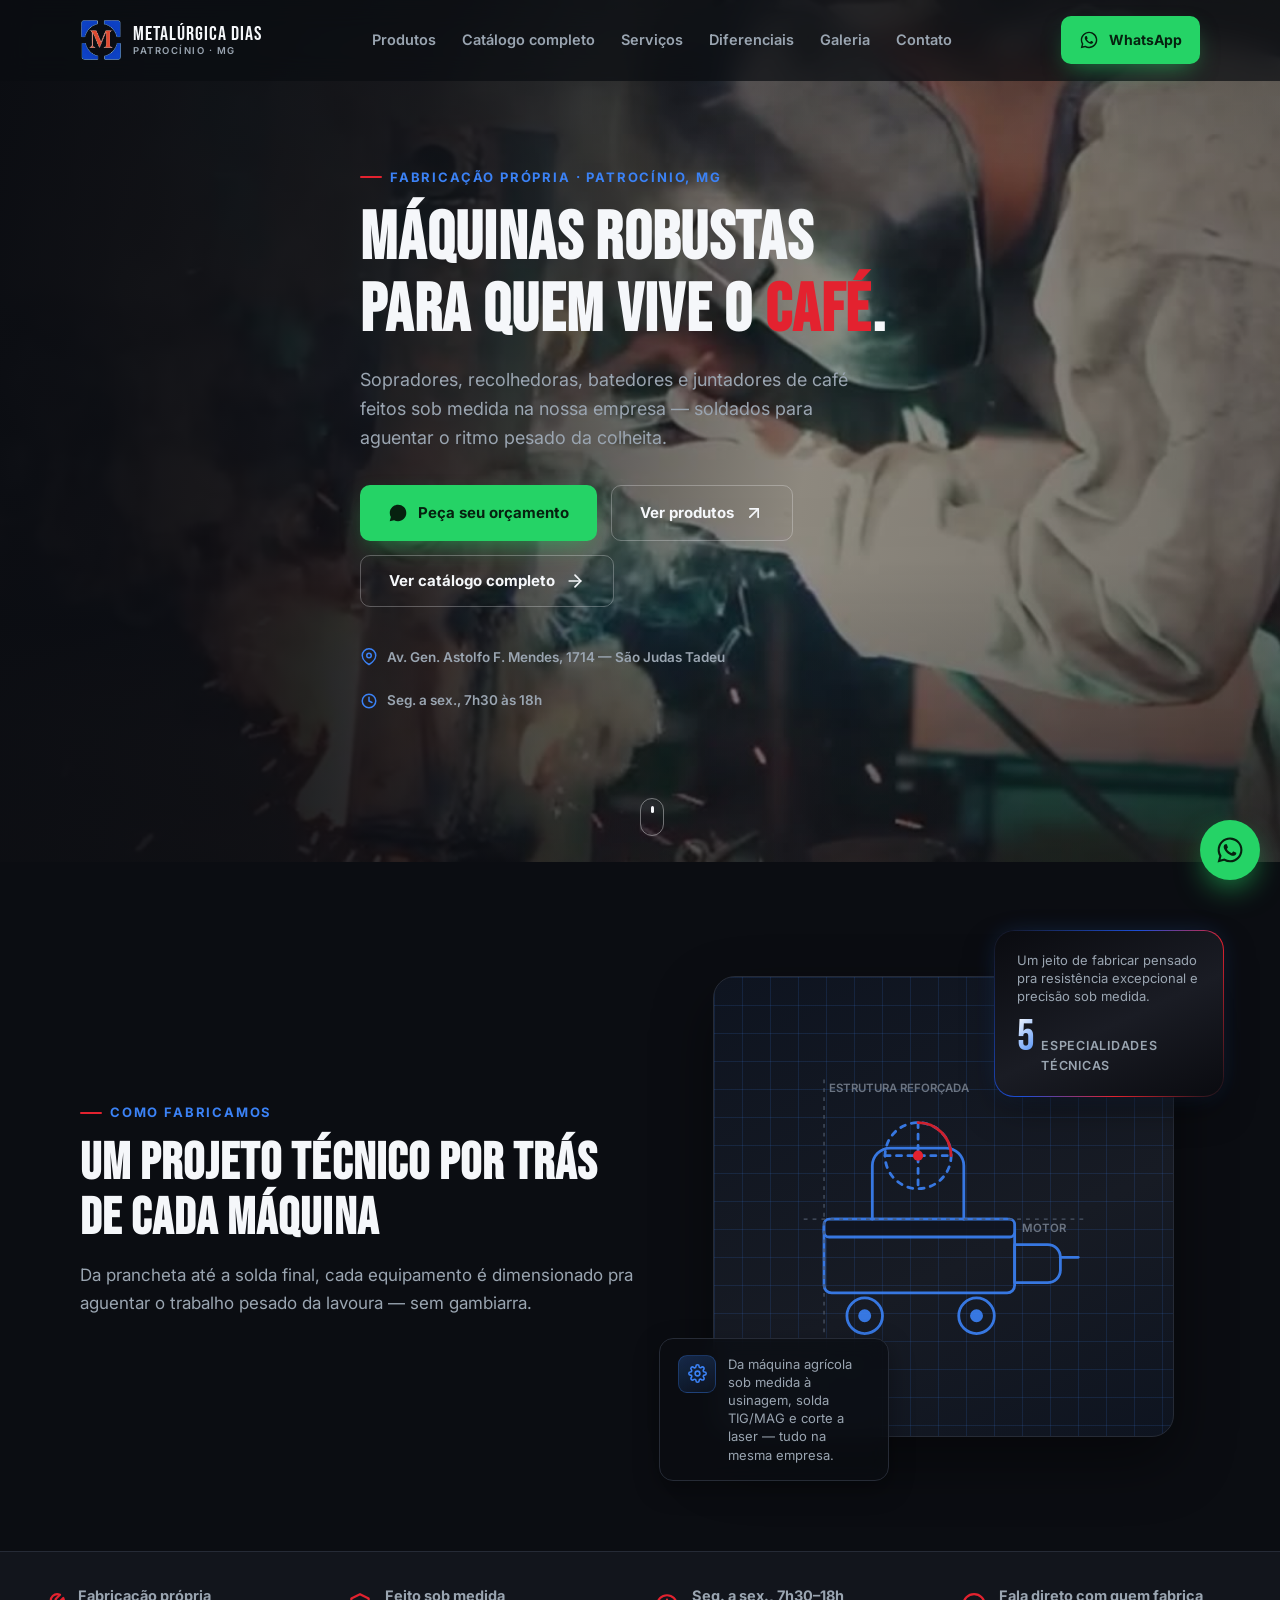
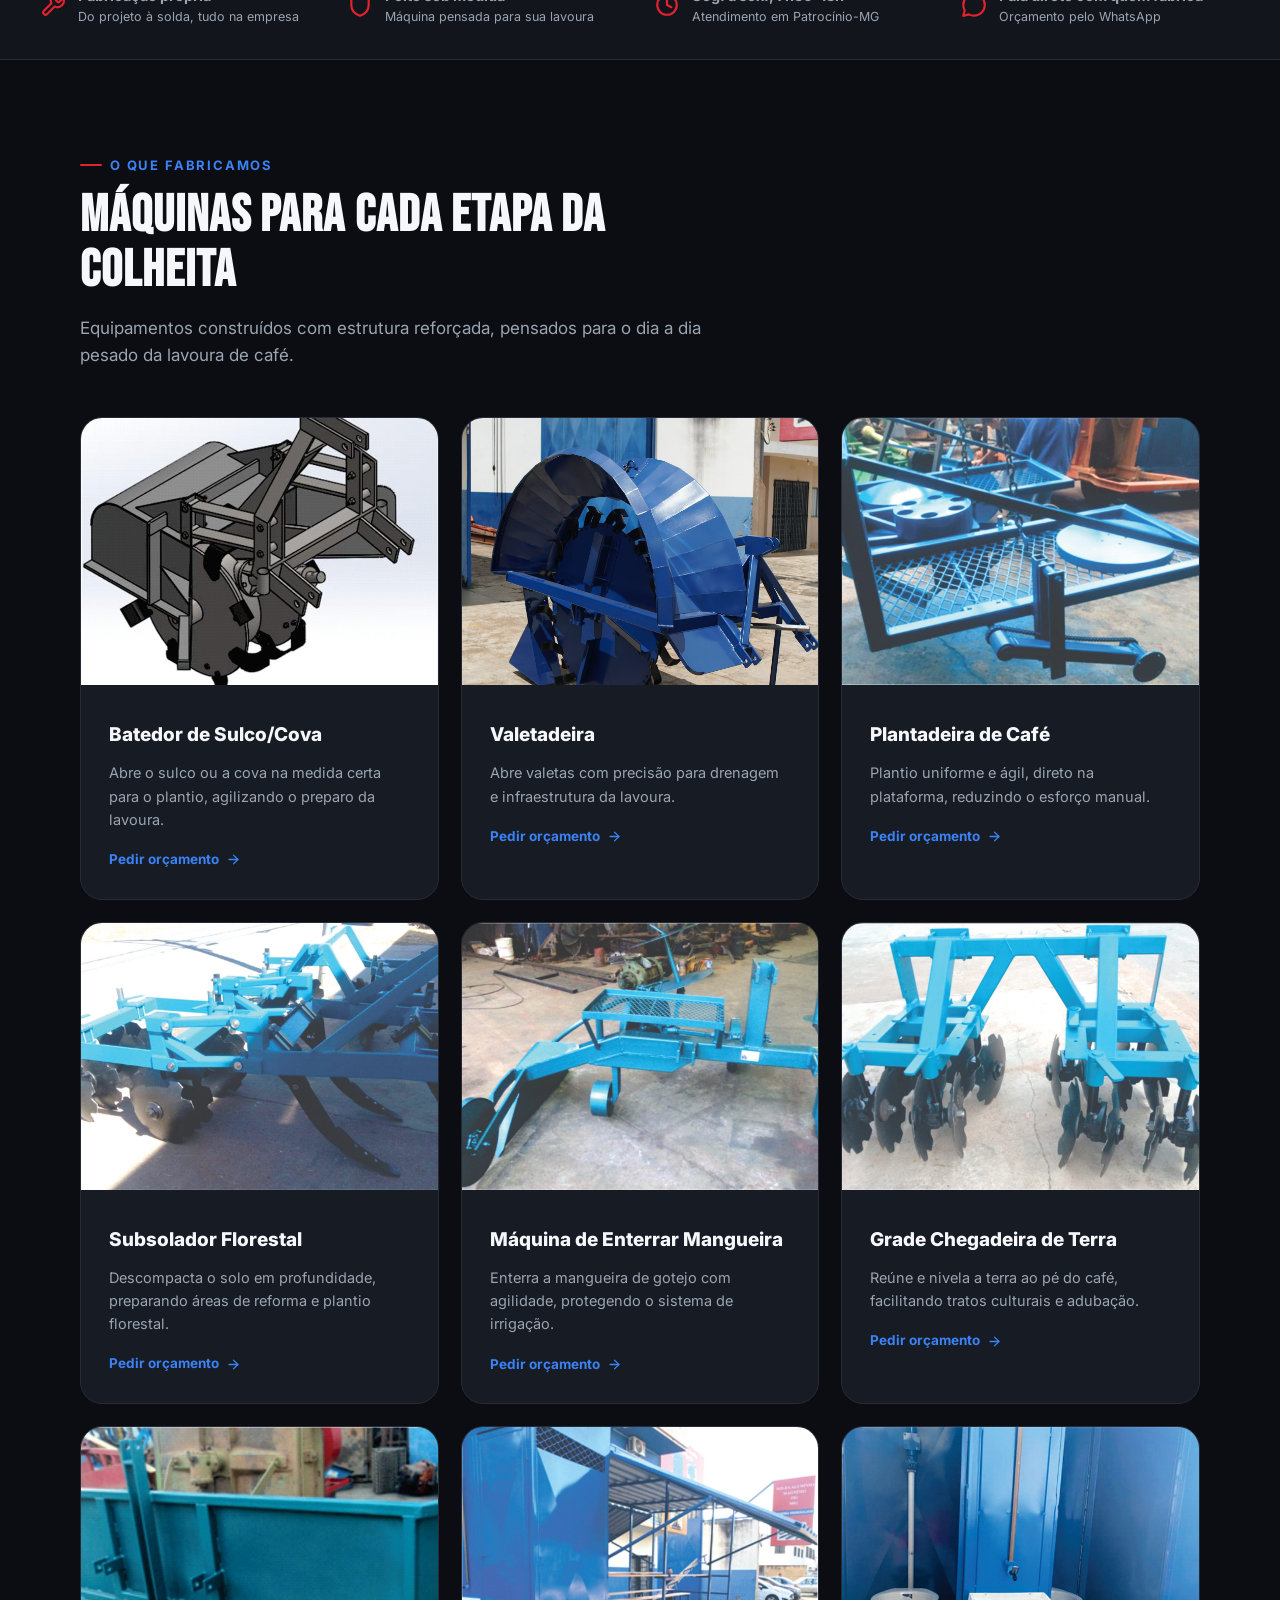
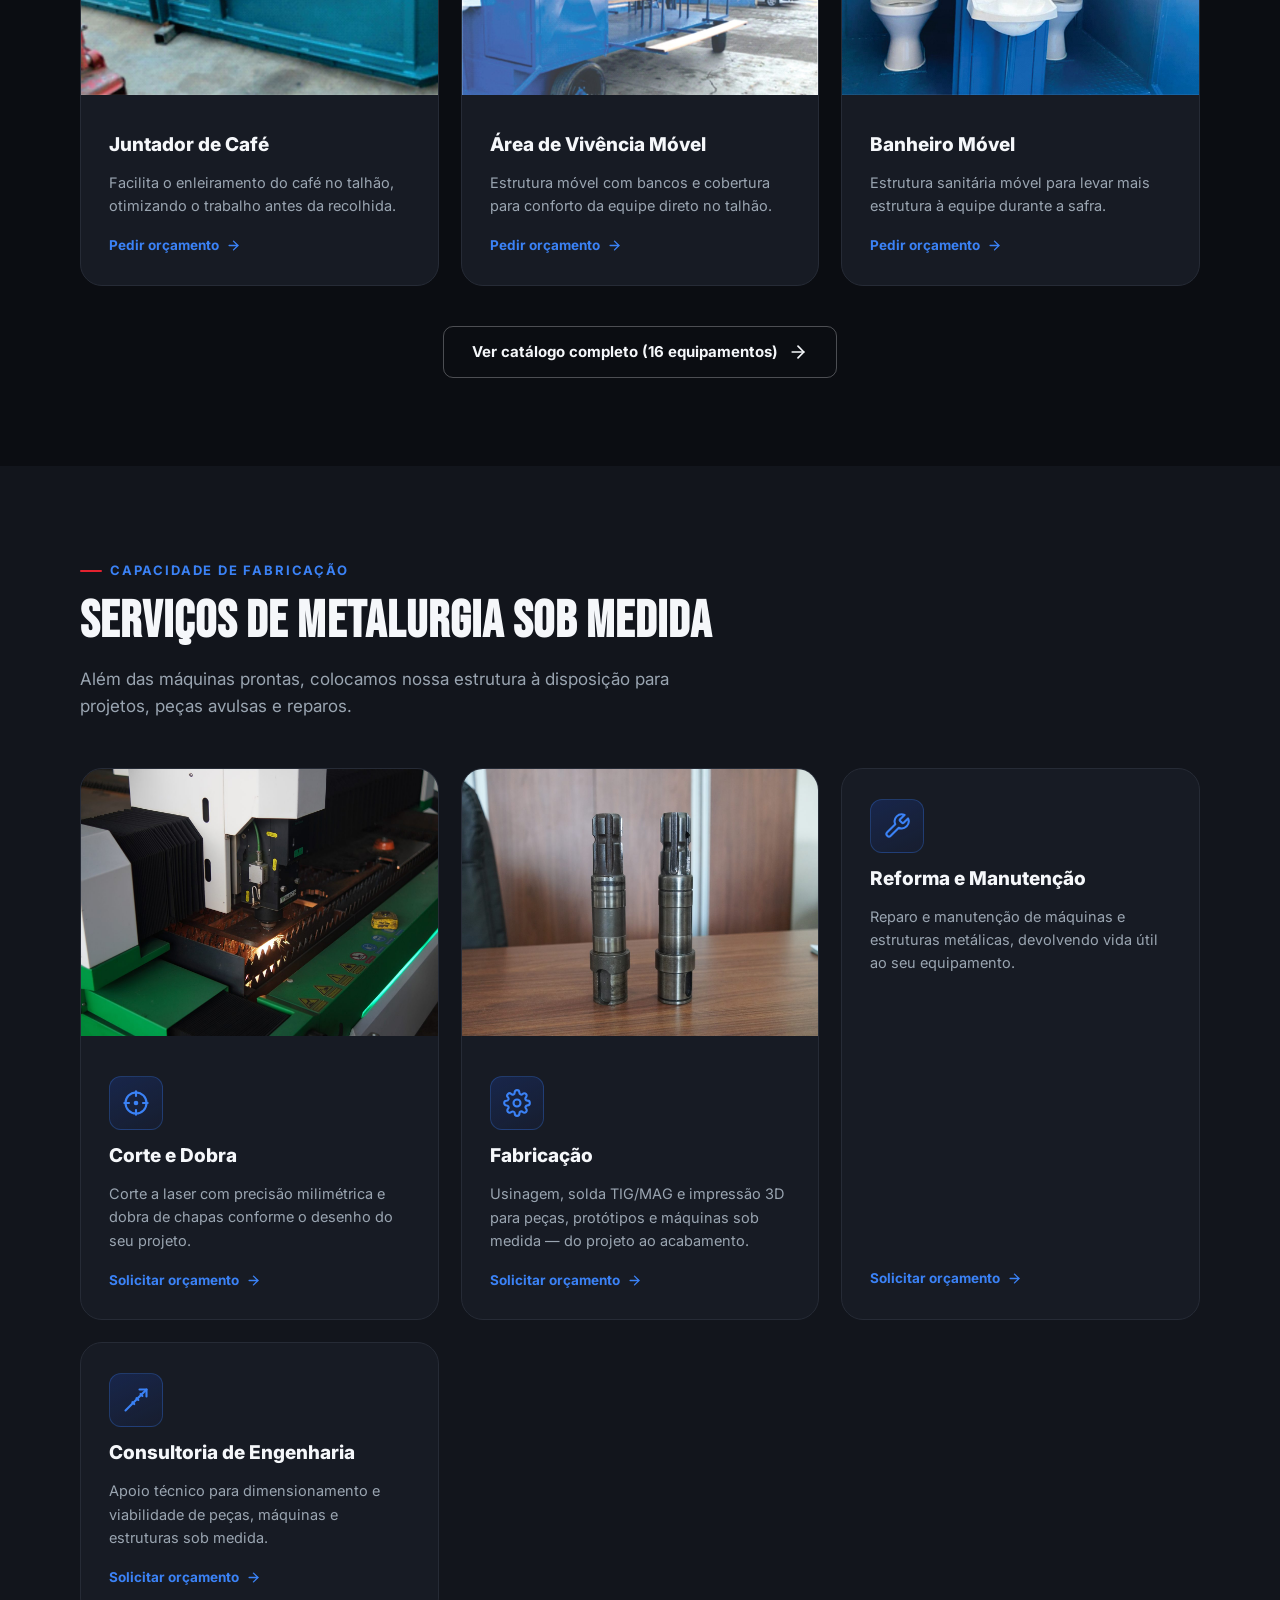
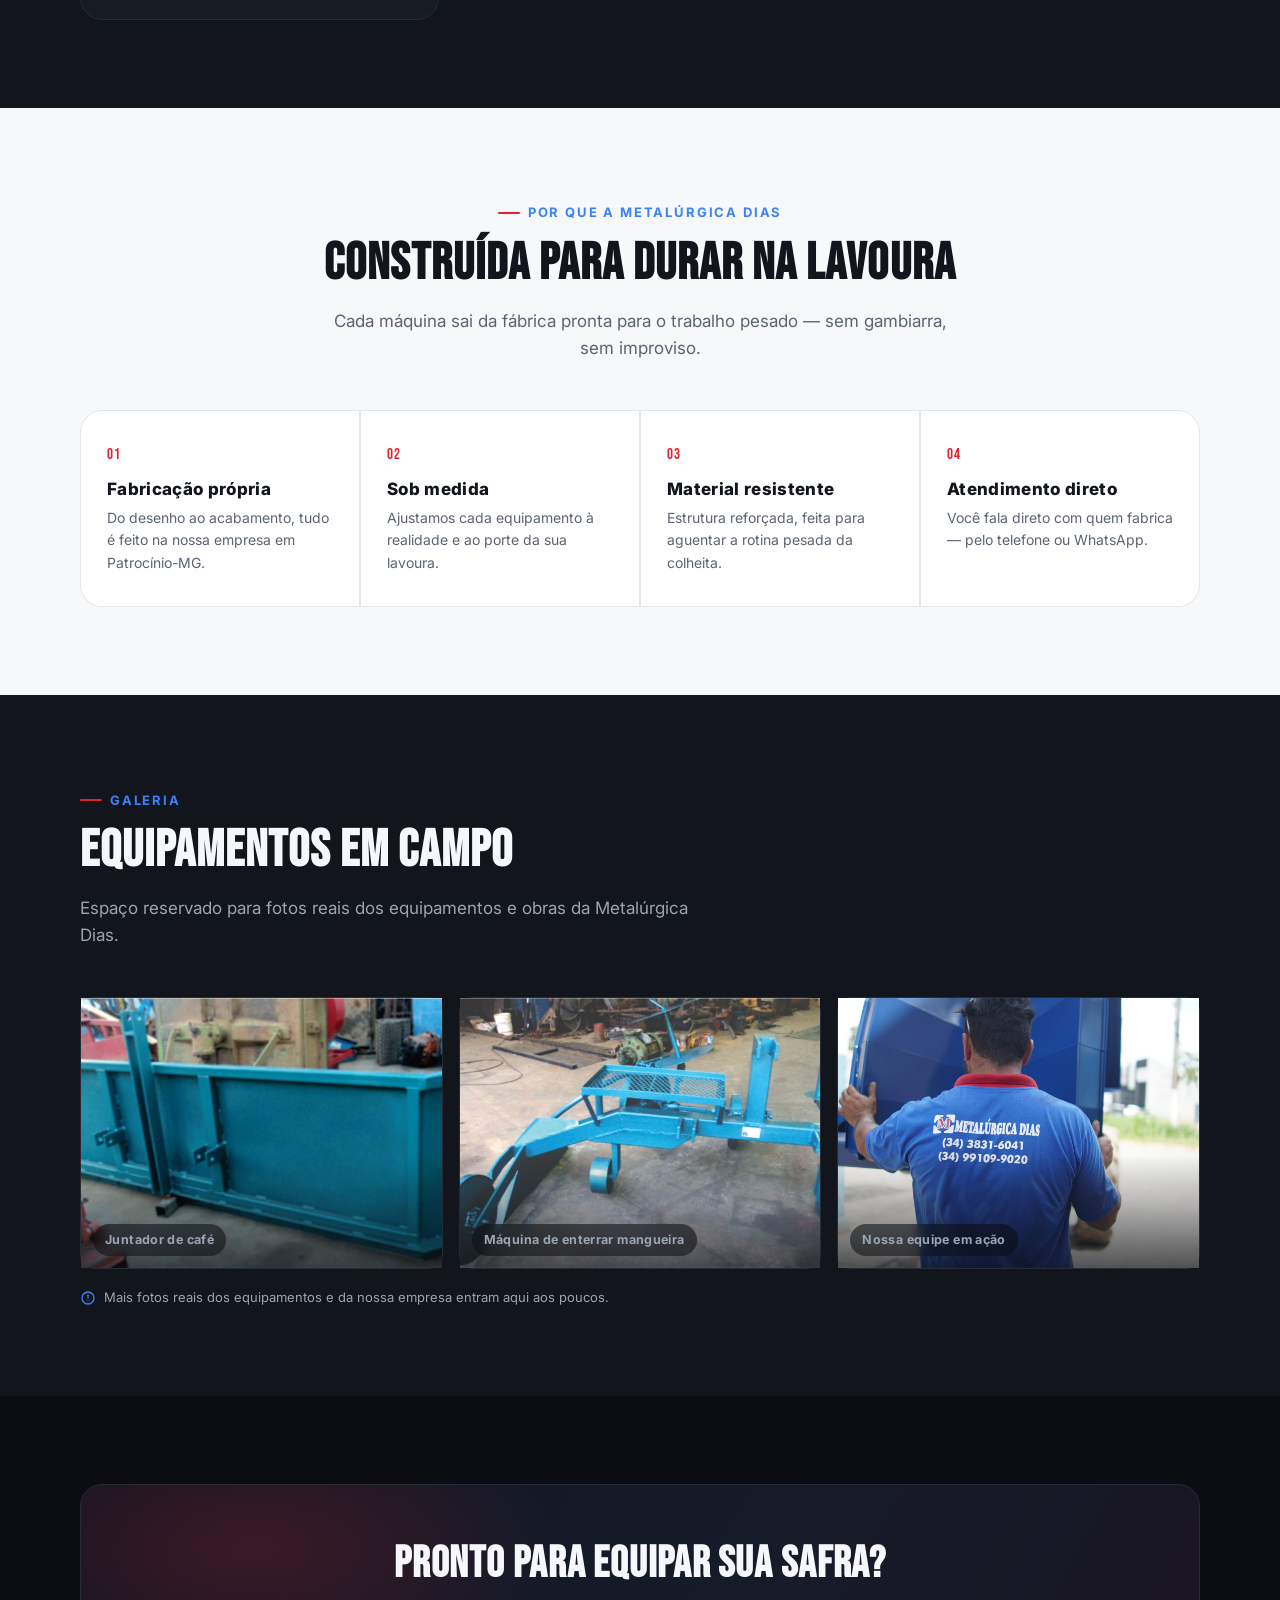
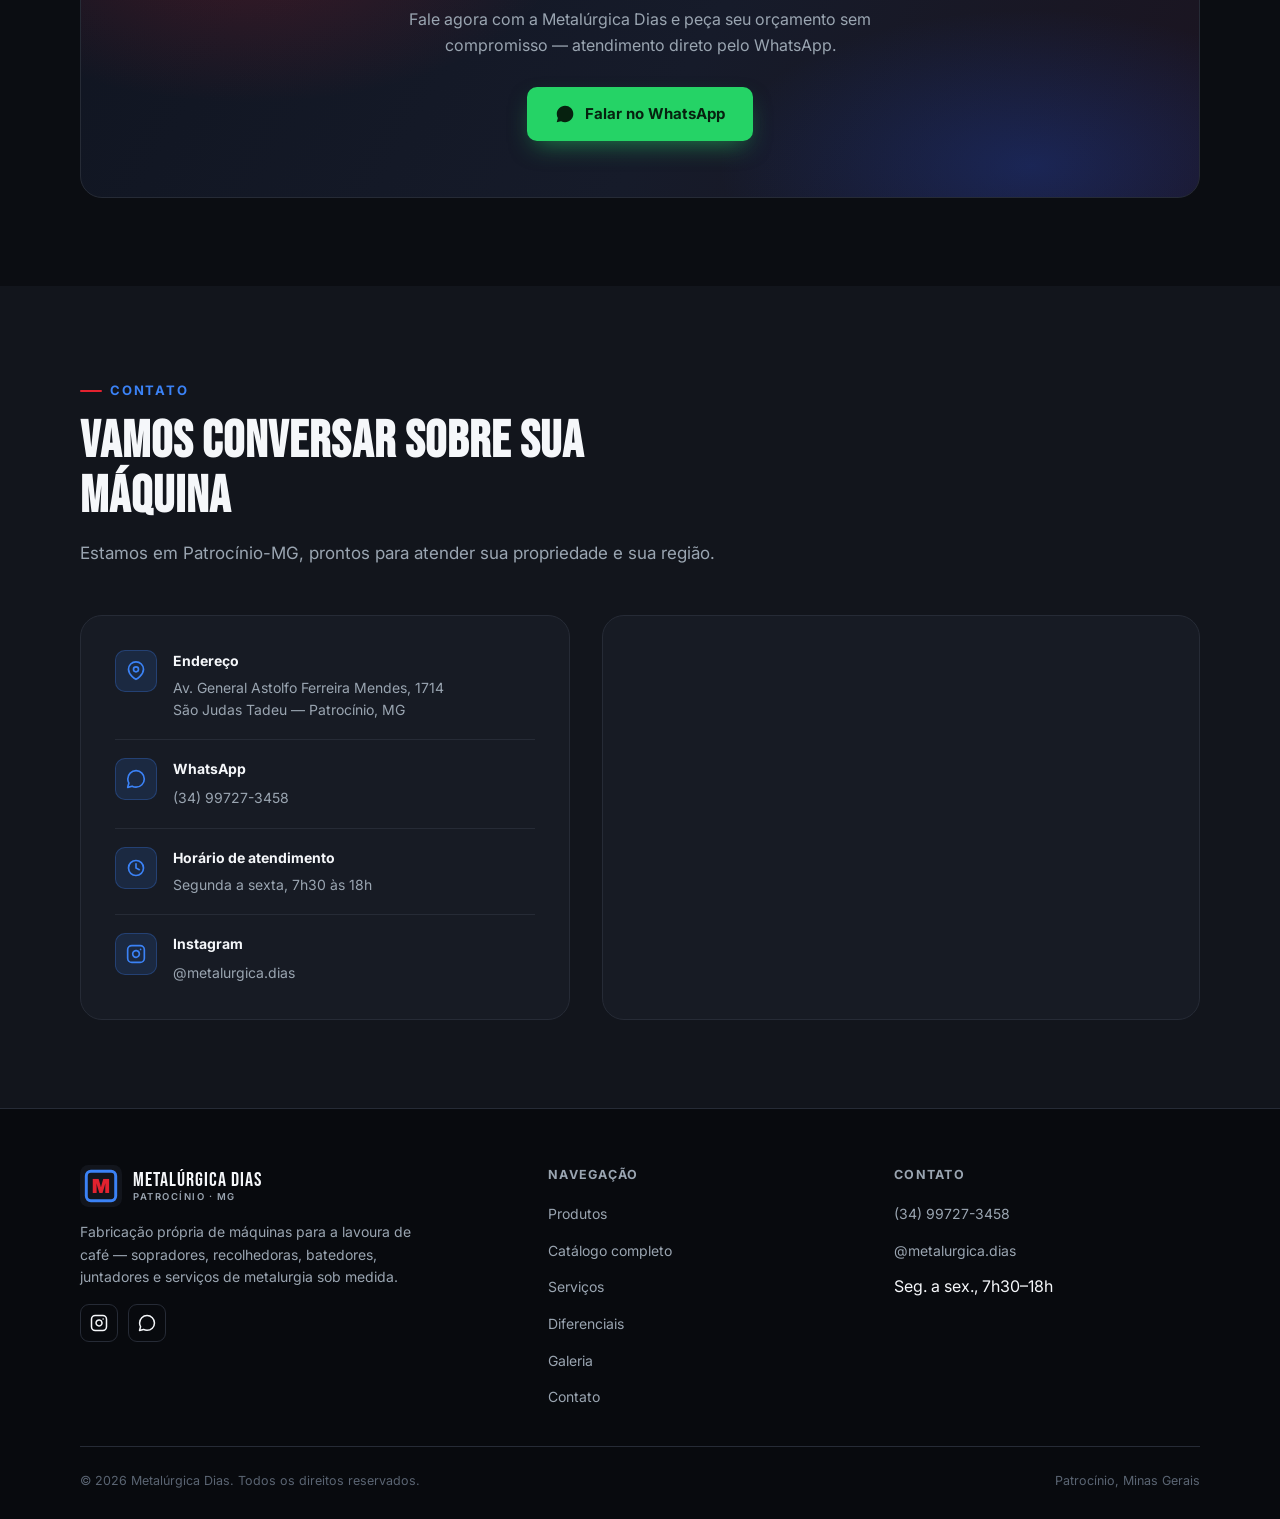
==== commit f1e5981c: "Remove Recolhedora de Café do site (pedido do cliente) Cliente viu o card no catálogo completo e ped" ====
--- a/index.html
+++ b/index.html
@@ -304,7 +304,7 @@
 
       <div class="reveal" style="text-align:center;margin-top:40px">
         <a class="btn btn-outline btn-wrap" href="catalogo.html">
-          Ver catálogo completo (17 equipamentos)
+          Ver catálogo completo (16 equipamentos)
           <svg viewBox="0 0 24 24" fill="none" stroke="currentColor" stroke-width="2" stroke-linecap="round" stroke-linejoin="round" aria-hidden="true"><line x1="5" y1="12" x2="19" y2="12"/><polyline points="12 5 19 12 12 19"/></svg>
         </a>
       </div>
@@ -419,10 +419,6 @@
 
       <div class="gallery-grid reveal">
         <div class="gallery-frame gallery-frame--photo reveal reveal-zoom" style="--rd:.05s">
-          <img class="gallery-photo" src="assets/produtos/recolhedora-de-cafe.jpg" alt="Recolhedora de café da Metalúrgica Dias, montada em trator" loading="lazy" width="1400" height="803">
-          <span class="gallery-photo-tag">Recolhedora de café</span>
-        </div>
-        <div class="gallery-frame gallery-frame--photo reveal reveal-zoom" style="--rd:.12s">
           <img class="gallery-photo" src="assets/produtos/juntador-de-cafe.jpg" alt="Juntador de café da Metalúrgica Dias, acoplado ao trator" loading="lazy" width="1400" height="709">
           <span class="gallery-photo-tag">Juntador de café</span>
         </div>
